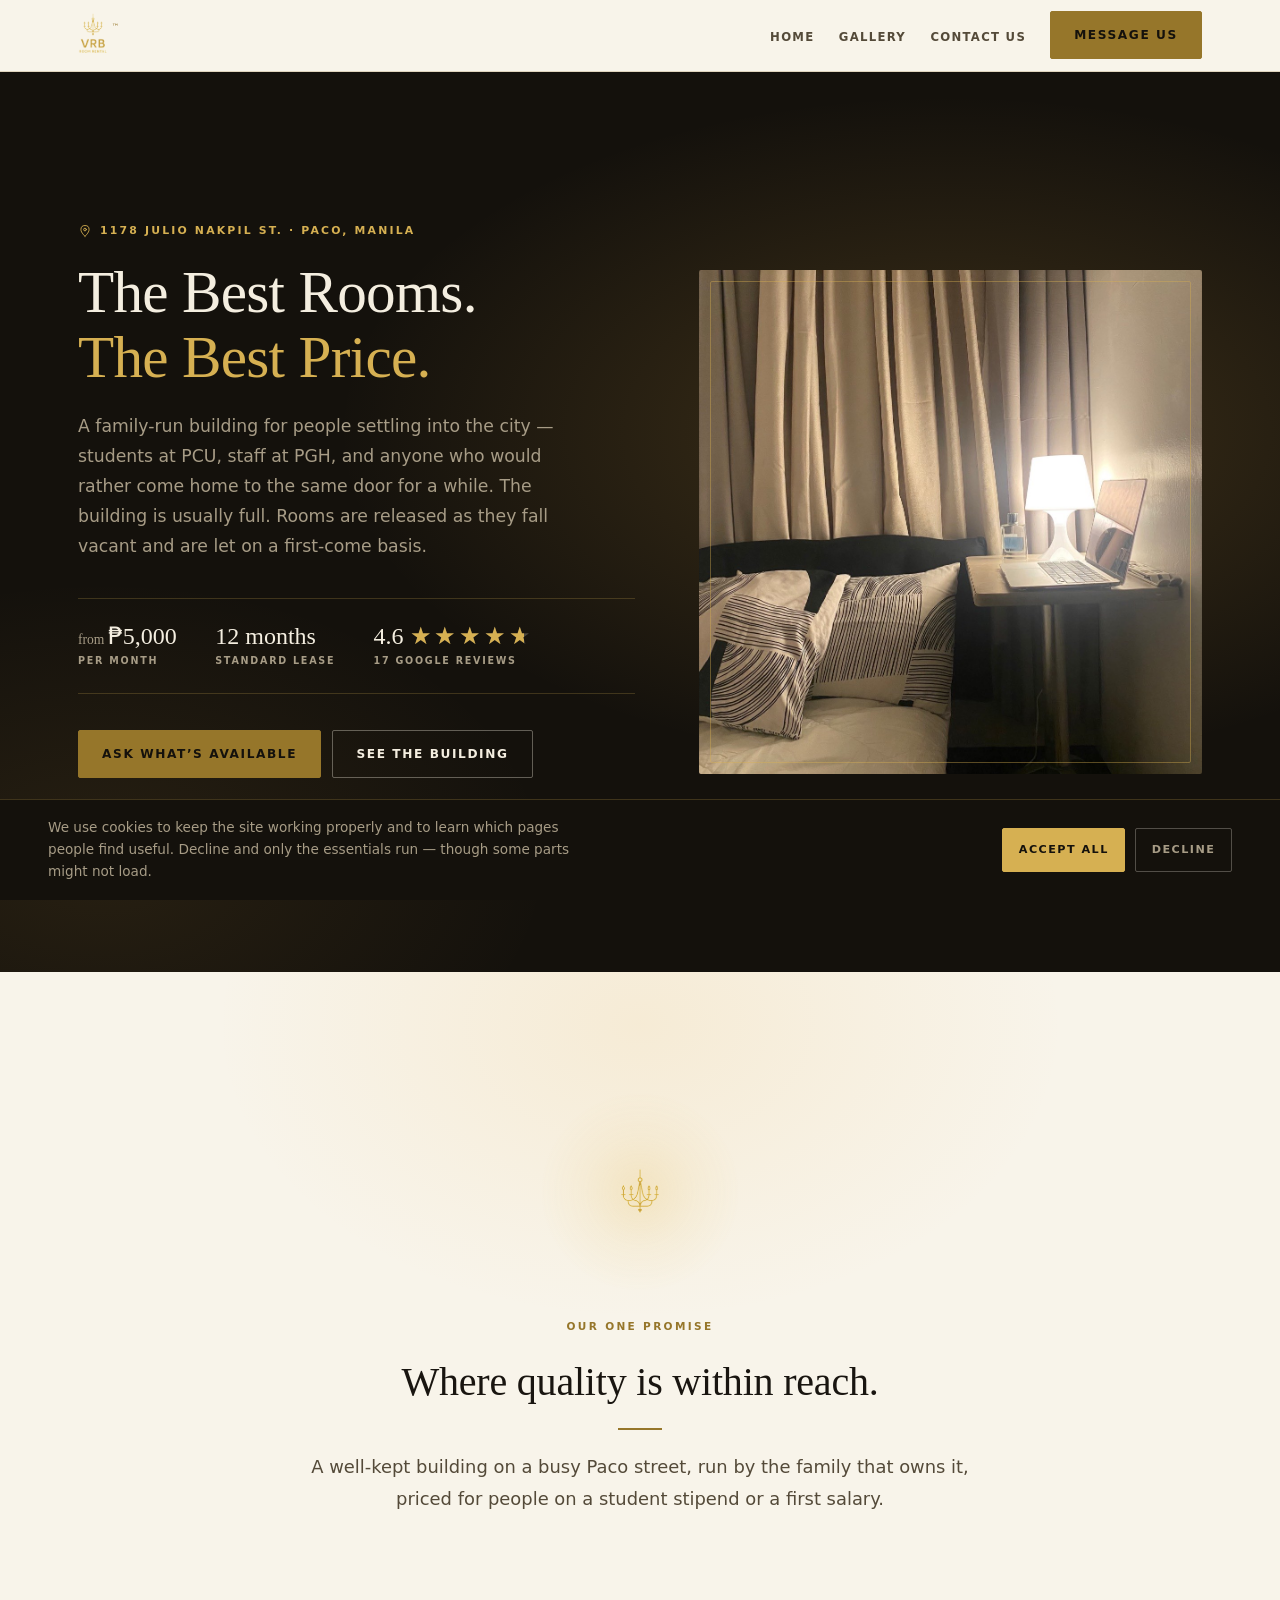
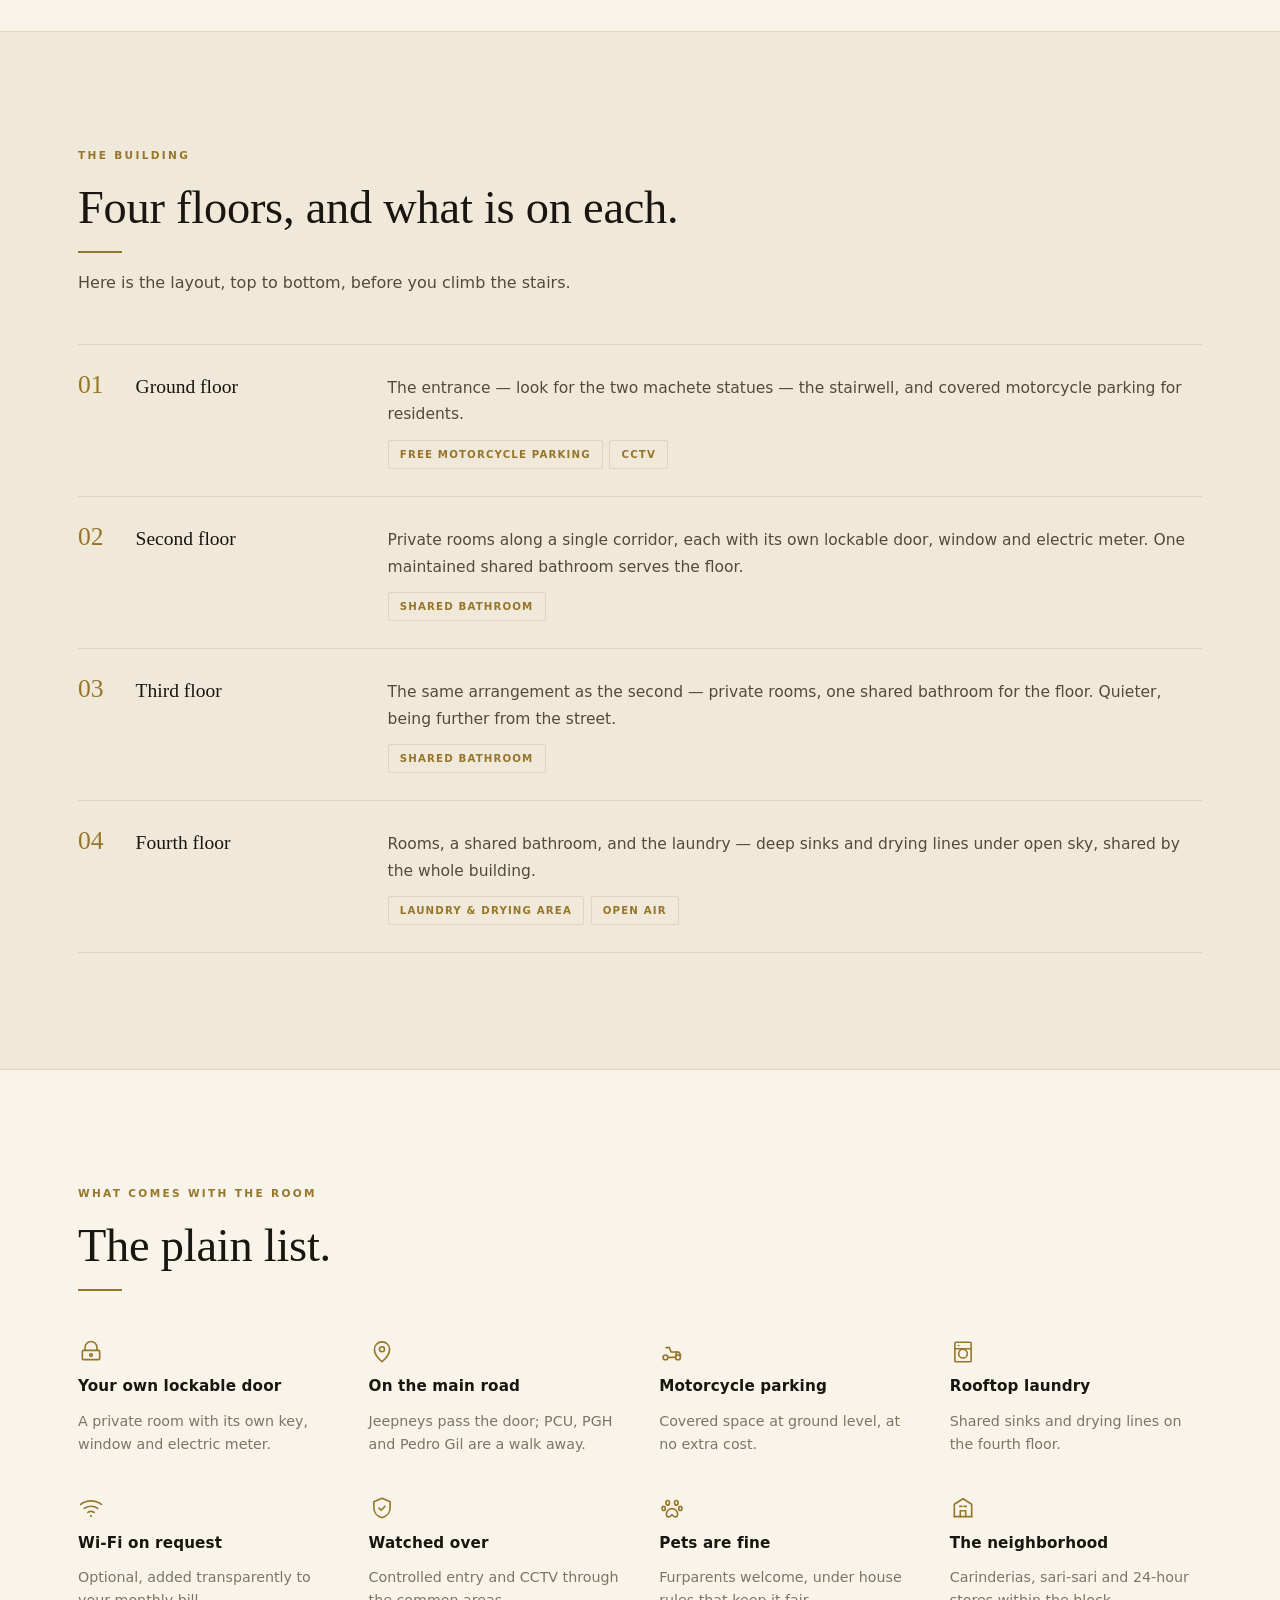
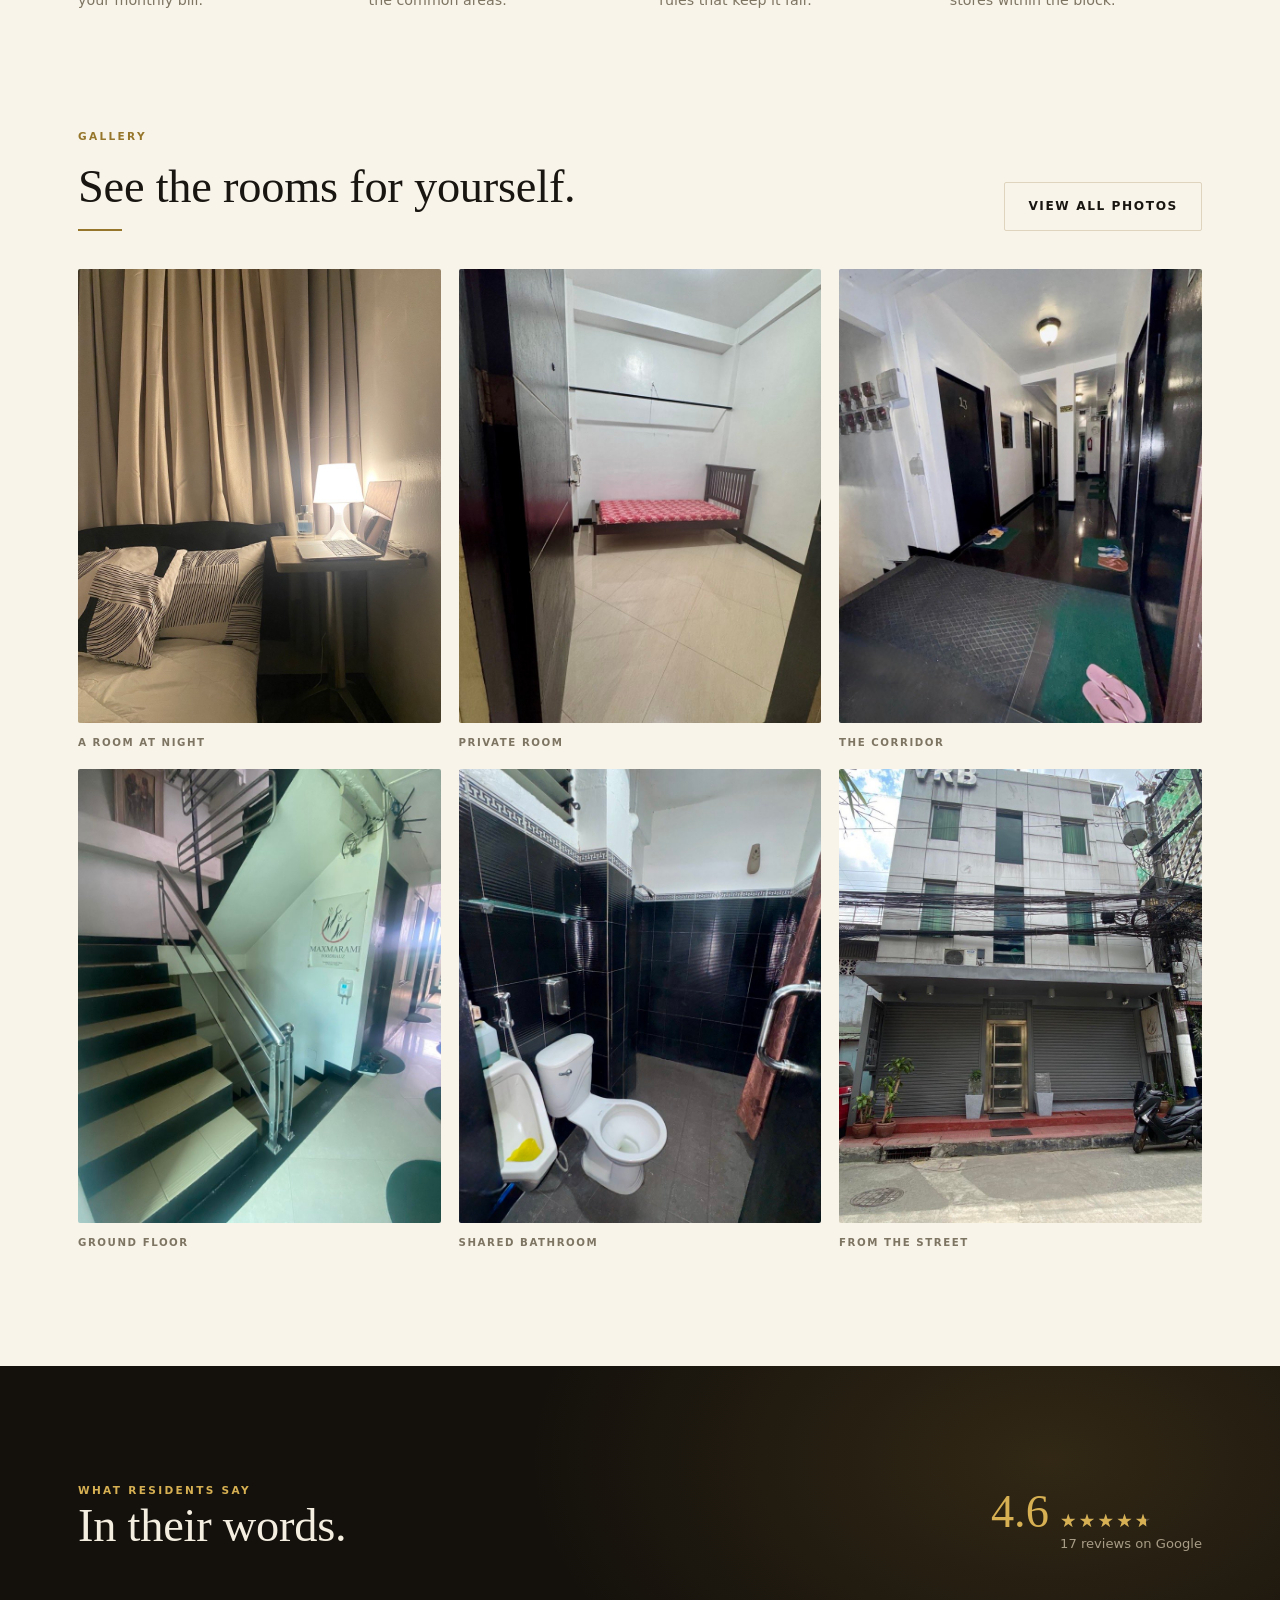
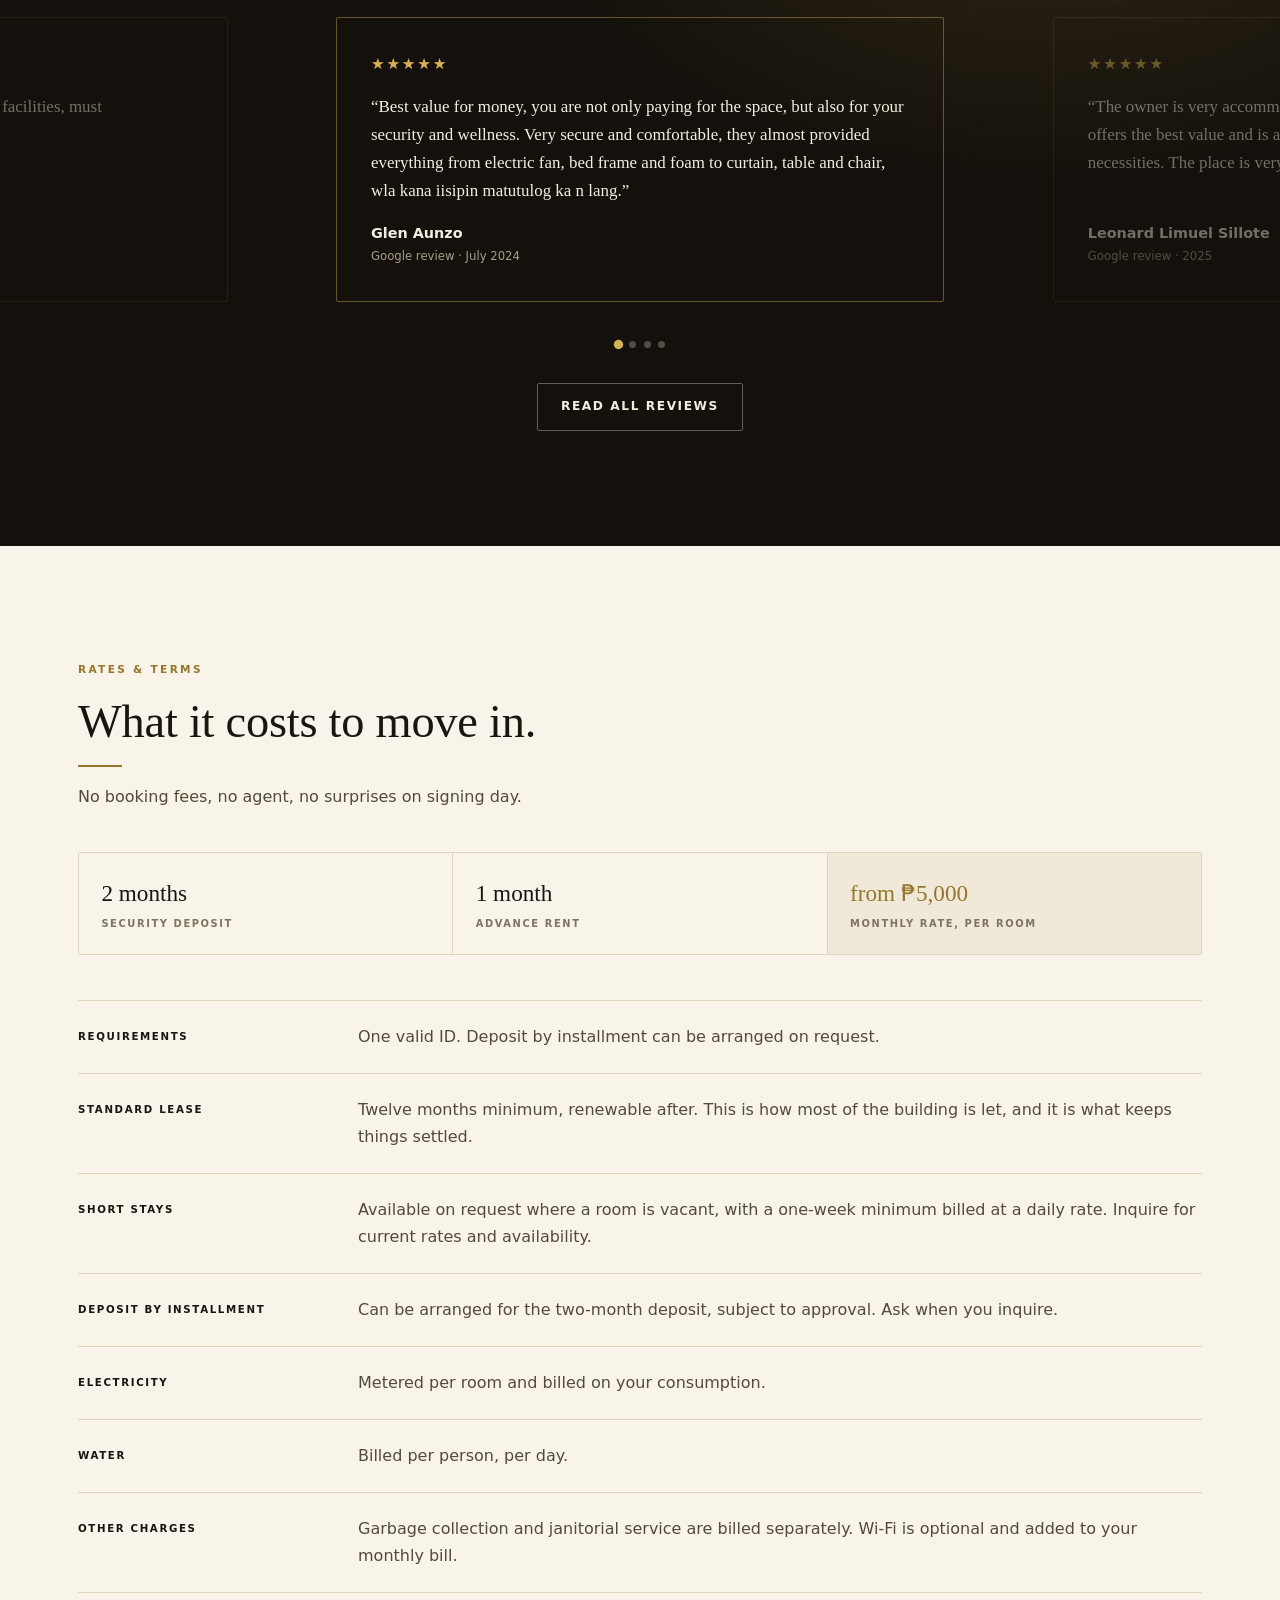
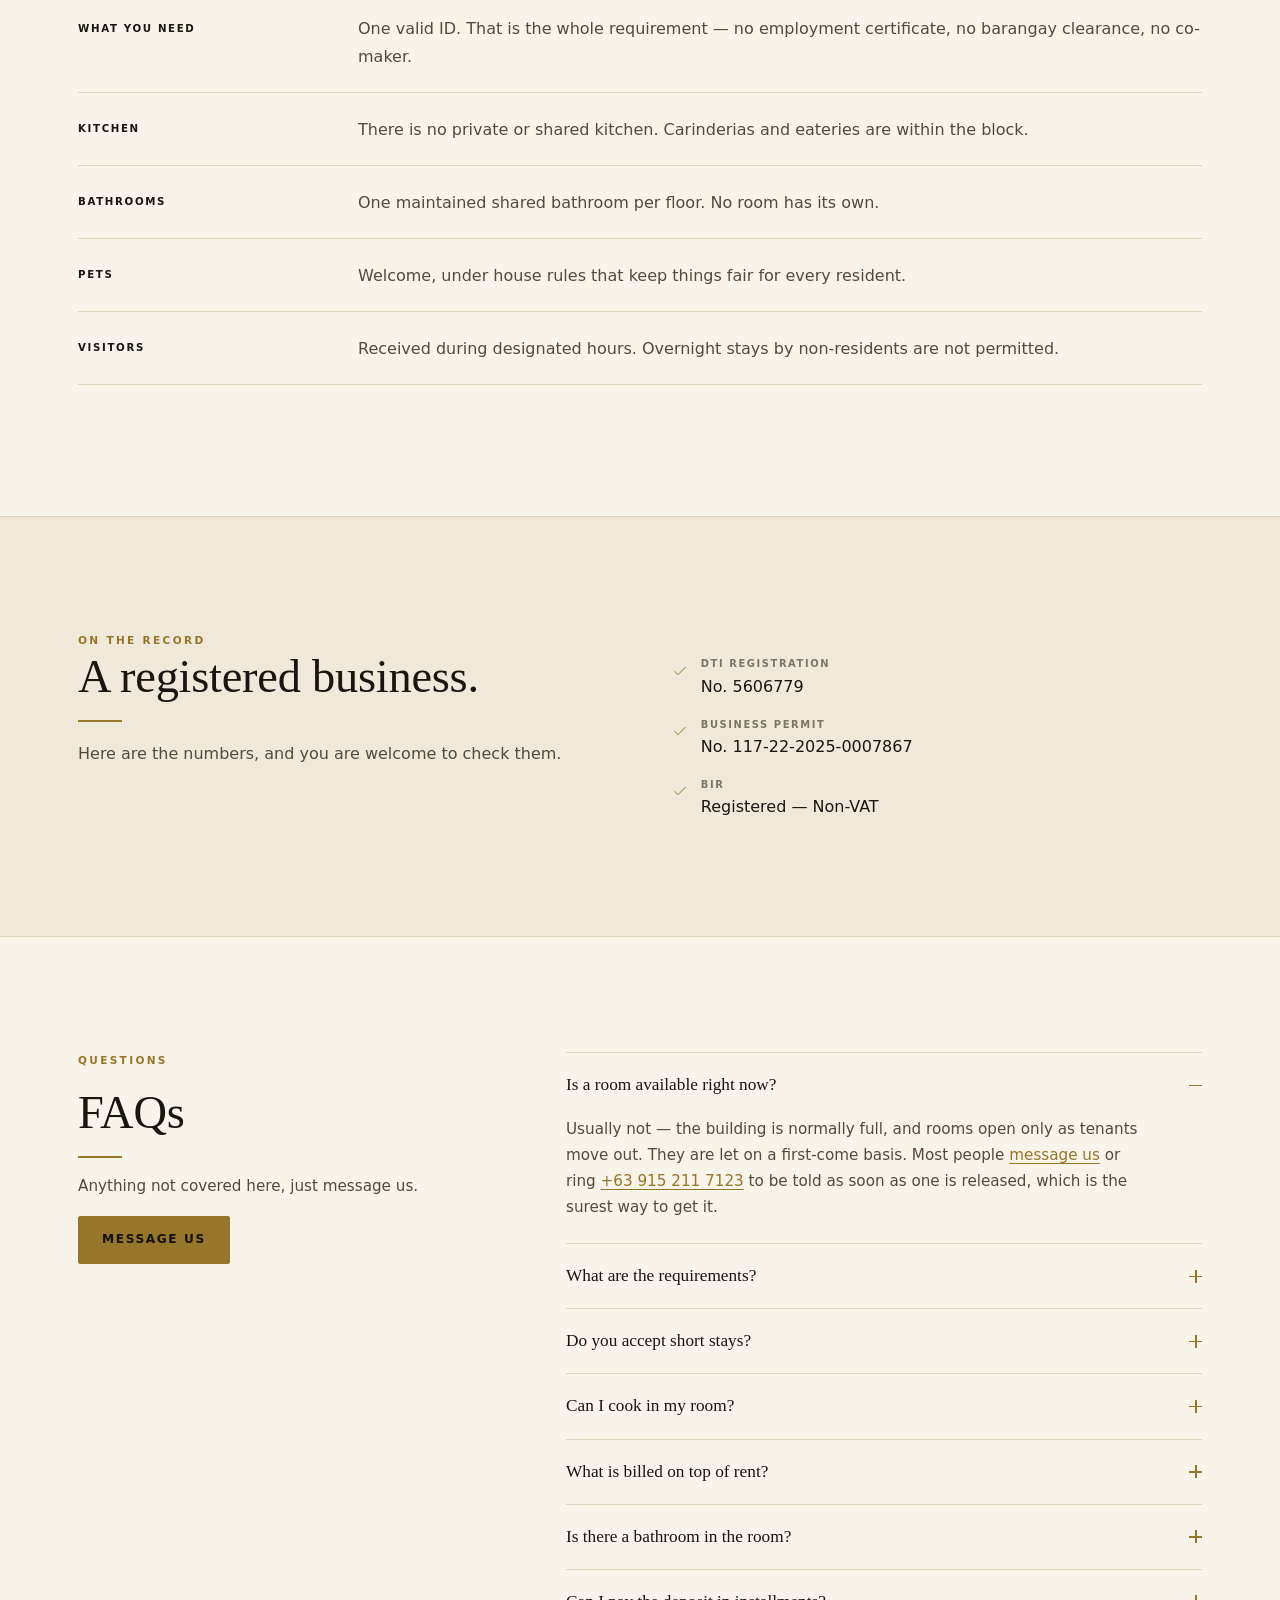
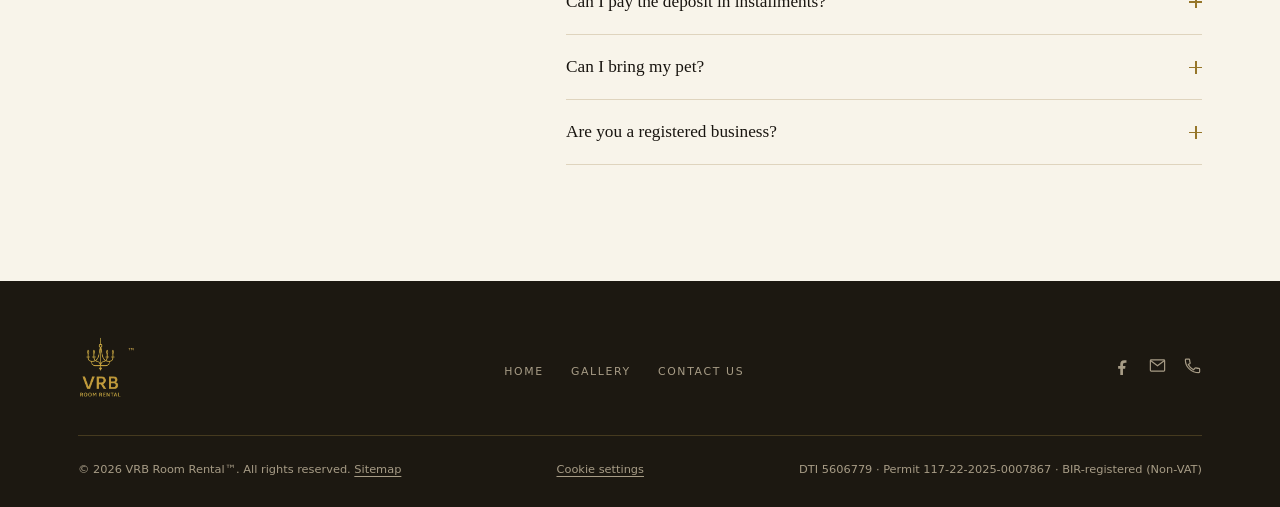
==== index.html @ 7250b8d0 "Waze directions, and give the Tagalog landmark line real size Google Maps and Waze now sit together " ====
<!DOCTYPE html>
<html lang="en">
<head>
<meta charset="UTF-8">
<meta name="viewport" content="width=device-width, initial-scale=1, viewport-fit=cover">
<title>VRB Room Rental™ — Long-Stay Rooms in Paco, Manila</title>
<meta name="description" content="A four-storey, family-run residence on Julio Nakpil Street, Paco, Manila. Private rooms from ₱5,000 a month on twelve-month leases — walking distance to PCU, PGH and Pedro Gil.">
<meta name="theme-color" content="#14110C">
<meta property="og:title" content="VRB Room Rental™ — Long-Stay Rooms in Paco, Manila">
<meta property="og:description" content="Four storeys on Julio Nakpil Street. Private rooms from ₱5,000 a month, twelve-month leases, registered and family-run.">
<meta property="og:type" content="website">
<meta property="og:image" content="images/hero.jpg">
<link rel="icon" href="images/icon.png">
<link rel="apple-touch-icon" href="images/icon.png">
<script>document.documentElement.className+=" js";</script>
<script type="application/ld+json">
{
  "@context": "https://schema.org",
  "@type": "LodgingBusiness",
  "@id": "https://vrbroomrental.com/#business",
  "name": "VRB Room Rental",
  "alternateName": "VRB Room Rental - Nakpil",
  "url": "https://vrbroomrental.com/",
  "logo": "https://vrbroomrental.com/images/icon.png",
  "image": "https://vrbroomrental.com/images/facade.jpg",
  "description": "A four-storey, family-run residence on Julio Nakpil Street, Paco, Manila. Private rooms from PHP 5,000 a month on twelve-month leases, with short stays from one week subject to availability.",
  "telephone": "+63-915-211-7123",
  "email": "info@vrbroomrental.com",
  "priceRange": "₱₱",
  "currenciesAccepted": "PHP",
  "address": {
    "@type": "PostalAddress",
    "streetAddress": "1178 Julio Nakpil St., Barangay 686",
    "addressLocality": "Paco, Manila",
    "addressRegion": "Metro Manila",
    "postalCode": "1007",
    "addressCountry": "PH"
  },
  "geo": {
    "@type": "GeoCoordinates",
    "latitude": 14.5759822,
    "longitude": 120.994644
  },
  "hasMap": "https://links.vrbroomrental.com/nakpil",
  "sameAs": [
    "https://www.facebook.com/vrbroomrentalnakpil/",
    "https://links.vrbroomrental.com/nakpil"
  ],
  "petsAllowed": true,
  "amenityFeature": [
    {
      "@type": "LocationFeatureSpecification",
      "name": "Free motorcycle parking",
      "value": true
    },
    {
      "@type": "LocationFeatureSpecification",
      "name": "Shared bathroom per floor",
      "value": true
    },
    {
      "@type": "LocationFeatureSpecification",
      "name": "Rooftop laundry area",
      "value": true
    },
    {
      "@type": "LocationFeatureSpecification",
      "name": "CCTV in common areas",
      "value": true
    },
    {
      "@type": "LocationFeatureSpecification",
      "name": "Wi-Fi available",
      "value": true
    }
  ]
}
</script>
<link rel="canonical" href="https://vrbroomrental.com/">
<link rel="stylesheet" href="styles.css?v=8a4d10a3">
</head>
<body>
<a class="skip" href="#main">Skip to content</a>

<header class="hdr">
  <div class="hdr__in">
    <a href="/" class="brand" aria-label="VRB Room Rental — home">
      <img src="images/logo-lockup.png" alt="VRB Room Rental" width="303" height="440">
      <span class="tm" aria-hidden="true">&trade;</span>
    </a>
    <nav class="nav" id="nav" aria-label="Primary">
      <ul>
        <li><a href="#top">Home</a></li>
        <li><a href="/gallery">Gallery</a></li>
        <li><a href="/contact">Contact Us</a></li>
      </ul>
    </nav>
    <div class="hdr__cta">
      <a class="btn btn--fill" href="https://m.me/vrbroomrentalnakpil" target="_blank" rel="noopener">Message us</a>
      <button class="burger" id="burger" aria-expanded="false" aria-controls="nav" aria-label="Open menu">
        <svg class="ico" viewBox="0 0 24 24" aria-hidden="true"><path d="M3 7h18M3 12h18M3 17h18"/></svg>
      </button>
    </div>
  </div>
</header>

<main id="main">

  <!-- ══════ HERO ══════ -->
  <section class="hero" id="top">
    <div class="hero__in">
      <div class="hero__txt">
        <p class="hero__addr" style="--i:0">
          <svg class="ico" viewBox="0 0 24 24" aria-hidden="true" style="width:14px;height:14px;"><path d="M12 21s-7-6.1-7-11.4A7 7 0 0 1 19 9.6C19 14.9 12 21 12 21Z"/><circle cx="12" cy="9.5" r="2.3"/></svg>
          1178 Julio Nakpil St. &middot; Paco, Manila
        </p>
        <h1><span class="ln">The Best Rooms.</span><span class="ln"><em>The Best Price.</em></span></h1>
        <p class="hero__sub" style="--i:3">A family-run building for people settling into the city &mdash; students at PCU, staff at PGH, and anyone who would rather come home to the same door for a while. The building is usually full. Rooms are released as they fall vacant and are let on a first-come basis.</p>
        <dl class="spec" style="--i:4">
          <div><dd><small>from </small>&#8369;5,000</dd><dt>Per month</dt></div>
          <div><dd class="num">12 months</dd><dt>Standard lease</dt></div>
          <div><dd class="num">4.6 <span class="rating" style="--pct:92%" role="img" aria-label="4.6 out of 5"><span class="rating__on" aria-hidden="true">★★★★★</span></span></dd><dt>17 Google reviews</dt></div>
        </dl>
        <div class="btns" style="--i:5">
          <a class="btn btn--fill" href="https://m.me/vrbroomrentalnakpil" target="_blank" rel="noopener">Ask what&rsquo;s available</a>
          <a class="btn btn--dark" href="#building">See the building</a>
        </div>
        <p class="hero__easy" style="--i:6">One valid ID to sign &middot; Deposit by installment on request &middot; Same day move-in</p>
      </div>
      <div class="hero__media">
        <img src="images/hero.jpg" alt="A room at VRB Room Rental in the evening, lit by a bedside lamp" width="1125" height="1500" fetchpriority="high">
      </div>
    </div>
  </section>

  <!-- ══════ PROMISE ══════ -->
  <section class="sec creed rv">
    <div class="wrap">
      <div class="logostage" aria-hidden="true">
        <span class="logostage__glow"></span>
        <img class="logostage__mark" src="images/logo-mark.png" alt="" width="161" height="180">
        <span class="logostage__sweep"></span>
      </div>
      <p class="tag">Our one promise</p>
      <h2 class="h2">Where quality is within reach.</h2>
      <hr class="rule">
      <p class="lede">A well-kept building on a busy Paco street, run by the family that owns it, priced for people on a student stipend or a first salary.</p>
    </div>
  </section>

  <!-- ══════ THE BUILDING ══════ -->
  <section class="sec floors rv" id="building">
    <div class="wrap">
      <div class="floors__hd">
        <p class="tag">The Building</p>
        <h2 class="h2">Four floors, and what is on each.</h2>
        <hr class="rule">
        <p class="copy">Here is the layout, top to bottom, before you climb the stairs.</p>
      </div>

      <div class="floor">
        <span class="floor__n">01</span>
        <span class="floor__nm">Ground floor</span>
        <div class="floor__d">
          The entrance &mdash; look for the two machete statues &mdash; the stairwell, and covered motorcycle parking for residents.
          <span class="pills"><span class="pill">Free motorcycle parking</span><span class="pill">CCTV</span></span>
        </div>
      </div>
      <div class="floor">
        <span class="floor__n">02</span>
        <span class="floor__nm">Second floor</span>
        <div class="floor__d">
          Private rooms along a single corridor, each with its own lockable door, window and electric meter. One maintained shared bathroom serves the floor.
          <span class="pills"><span class="pill">Shared bathroom</span></span>
        </div>
      </div>
      <div class="floor">
        <span class="floor__n">03</span>
        <span class="floor__nm">Third floor</span>
        <div class="floor__d">
          The same arrangement as the second &mdash; private rooms, one shared bathroom for the floor. Quieter, being further from the street.
          <span class="pills"><span class="pill">Shared bathroom</span></span>
        </div>
      </div>
      <div class="floor">
        <span class="floor__n">04</span>
        <span class="floor__nm">Fourth floor</span>
        <div class="floor__d">
          Rooms, a shared bathroom, and the laundry &mdash; deep sinks and drying lines under open sky, shared by the whole building.
          <span class="pills"><span class="pill">Laundry &amp; drying area</span><span class="pill">Open air</span></span>
        </div>
      </div>
    </div>
  </section>

  <!-- ══════ INCLUDED ══════ -->
  <section class="sec rv" id="included">
    <div class="wrap">
      <div class="inc__hd">
        <p class="tag">What comes with the room</p>
        <h2 class="h2">The plain list.</h2>
        <hr class="rule">
      </div>
      <div class="inc__grid">
        <div class="inc__i">
          <svg class="ico" viewBox="0 0 24 24" aria-hidden="true"><rect x="4" y="10.5" width="16" height="8.5" rx="1"/><path d="M6.5 10.5V7.8A5.5 5.5 0 0 1 17.5 7.8v2.7"/><circle cx="12" cy="14.8" r="1.2"/></svg>
          <h3>Your own lockable door</h3>
          <p>A private room with its own key, window and electric meter.</p>
        </div>
        <div class="inc__i">
          <svg class="ico" viewBox="0 0 24 24" aria-hidden="true"><path d="M12 21s-7-6.1-7-11.4A7 7 0 0 1 19 9.6C19 14.9 12 21 12 21Z"/><circle cx="12" cy="9.5" r="2.3"/></svg>
          <h3>On the main road</h3>
          <p>Jeepneys pass the door; PCU, PGH and Pedro Gil are a walk away.</p>
        </div>
        <div class="inc__i">
          <svg class="ico" viewBox="0 0 24 24" aria-hidden="true"><circle cx="6" cy="17" r="2.2"/><circle cx="17.5" cy="17" r="2.2"/><path d="M8.2 17h6.9l1.4-5h-5.4L9.6 8H6.5"/><path d="M15.1 12h3.1l1.9 3"/></svg>
          <h3>Motorcycle parking</h3>
          <p>Covered space at ground level, at no extra cost.</p>
        </div>
        <div class="inc__i">
          <svg class="ico" viewBox="0 0 24 24" aria-hidden="true"><rect x="4.5" y="3" width="15" height="18" rx="1"/><circle cx="12" cy="13.5" r="4"/><path d="M4.5 9h15"/><circle cx="8" cy="6" r=".8" fill="currentColor" stroke="none"/></svg>
          <h3>Rooftop laundry</h3>
          <p>Shared sinks and drying lines on the fourth floor.</p>
        </div>
        <div class="inc__i">
          <svg class="ico" viewBox="0 0 24 24" aria-hidden="true"><path d="M2.5 8.7a15.6 15.6 0 0 1 19 0"/><path d="M5.8 12.4a10.4 10.4 0 0 1 12.4 0"/><path d="M9.1 16.1a5.3 5.3 0 0 1 5.8 0"/><circle cx="12" cy="19.4" r="1" fill="currentColor" stroke="none"/></svg>
          <h3>Wi-Fi on request</h3>
          <p>Optional, added transparently to your monthly bill.</p>
        </div>
        <div class="inc__i">
          <svg class="ico" viewBox="0 0 24 24" aria-hidden="true"><path d="M12 3l7.5 3.2v5.4c0 4.6-3.1 8.3-7.5 9.4-4.4-1.1-7.5-4.8-7.5-9.4V6.2L12 3Z"/><path d="m9.2 12.1 2 2 3.6-3.7"/></svg>
          <h3>Watched over</h3>
          <p>Controlled entry and CCTV through the common areas.</p>
        </div>
        <div class="inc__i">
          <svg class="ico" viewBox="0 0 24 24" aria-hidden="true"><ellipse cx="8" cy="7.2" rx="1.7" ry="2.1"/><ellipse cx="16" cy="7.2" rx="1.7" ry="2.1"/><ellipse cx="4.3" cy="12.4" rx="1.5" ry="1.9"/><ellipse cx="19.7" cy="12.4" rx="1.5" ry="1.9"/><path d="M12 12.6c-2.9 0-5.2 2.2-5.2 5.1 0 1.4 1 2.5 2.3 2.5.9 0 1.4-.5 1.9-1.1.4-.5.6-.8 1-.8s.6.3 1 .8c.5.6 1 1.1 1.9 1.1 1.3 0 2.3-1.1 2.3-2.5 0-2.9-2.3-5.1-5.2-5.1Z"/></svg>
          <h3>Pets are fine</h3>
          <p>Furparents welcome, under house rules that keep it fair.</p>
        </div>
        <div class="inc__i">
          <svg class="ico" viewBox="0 0 24 24" aria-hidden="true"><path d="M4 20V8.5l8-5 8 5V20"/><path d="M4 20h16"/><path d="M9.5 20v-5.5h5V20"/><path d="M9 10.5h2M13 10.5h2"/></svg>
          <h3>The neighborhood</h3>
          <p>Carinderias, sari-sari and 24-hour stores within the block.</p>
        </div>
      </div>
    </div>
  </section>

  <!-- ══════ GALLERY TEASER ══════ -->
  <section class="sec rv" id="gallery" style="padding-top:0;">
    <div class="wrap">
      <div class="gal__hd">
        <div class="stk">
          <p class="tag">Gallery</p>
          <h2 class="h2">See the rooms for yourself.</h2>
          <hr class="rule">
        </div>
        <a class="btn btn--line" href="/gallery">View all photos</a>
      </div>
      <div class="gal">
        <figure class="shot"><div class="shot__f"><img src="images/suite.jpg" alt="A room in the evening lit by a bedside lamp" width="960" height="1200" loading="lazy" decoding="async"></div><figcaption>A room at night</figcaption></figure>
        <figure class="shot"><div class="shot__f"><img src="images/room.jpg" alt="A private room with a bed and tiled floor" width="784" height="980" loading="lazy" decoding="async"></div><figcaption>Private room</figcaption></figure>
        <figure class="shot"><div class="shot__f"><img src="images/corridor.jpg" alt="Corridor with numbered room doors" width="784" height="980" loading="lazy" decoding="async"></div><figcaption>The corridor</figcaption></figure>
        <figure class="shot"><div class="shot__f"><img src="images/lobby.jpg" alt="Ground floor entrance hall and stairway" width="784" height="980" loading="lazy" decoding="async"></div><figcaption>Ground floor</figcaption></figure>
        <figure class="shot"><div class="shot__f"><img src="images/bathroom.jpg" alt="Tiled shared bathroom" width="784" height="980" loading="lazy" decoding="async"></div><figcaption>Shared bathroom</figcaption></figure>
        <figure class="shot"><div class="shot__f"><img src="images/facade.jpg" alt="The VRB building seen from Julio Nakpil Street" width="960" height="1200" loading="lazy" decoding="async"></div><figcaption>From the street</figcaption></figure>
      </div>
      <p class="gal__swipe">Swipe to see more &rarr;</p>
    </div>
  </section>

  <!-- ══════ REVIEWS ══════ -->
  <section class="sec rev rv" id="reviews">
    <div class="wrap">
      <div class="rev__hd">
        <div>
          <p class="tag">What residents say</p>
          <h2 class="h2">In their words.</h2>
        </div>
        <div class="rev__score">
          <b class="num">4.6</b>
          <span><span class="rating" style="--pct:92%" role="img" aria-label="4.6 out of 5"><span class="rating__on" aria-hidden="true">★★★★★</span></span><br>17 reviews on Google</span>
        </div>
      </div>

      <div class="revrail" id="revrail">
        <div class="revrail__track">
          <figure class="card">
            <span class="rating card__stars" style="--pct:100%" role="img" aria-label="5 out of 5">
              <span class="rating__on" aria-hidden="true">★★★★★</span>
            </span>
            <blockquote>&ldquo;Best value for money, you are not only paying for the space, but also for your security and wellness. Very secure and comfortable, they almost provided everything from electric fan, bed frame and foam to curtain, table and chair, wla kana iisipin matutulog ka n lang.&rdquo;</blockquote>
            <figcaption class="card__who">
              <b>Glen Aunzo</b>
              <span class="card__meta">Google review &middot; July 2024</span>
            </figcaption>
          </figure>
          <figure class="card">
            <span class="rating card__stars" style="--pct:100%" role="img" aria-label="5 out of 5">
              <span class="rating__on" aria-hidden="true">★★★★★</span>
            </span>
            <blockquote>&ldquo;The owner is very accommodating. The rooms and comfort rooms are nice. It offers the best value and is accessible to fast food, laundry shops, and other necessities. The place is very safe and secure.&rdquo;</blockquote>
            <figcaption class="card__who">
              <b>Leonard Limuel Sillote</b>
              <span class="card__meta">Google review &middot; 2025</span>
            </figcaption>
          </figure>
          <figure class="card">
            <span class="rating card__stars" style="--pct:100%" role="img" aria-label="5 out of 5">
              <span class="rating__on" aria-hidden="true">★★★★★</span>
            </span>
            <blockquote>&ldquo;Each tenant has their own key to the main door, so it feels safe and secure &mdash; outsiders can&rsquo;t easily enter. There&rsquo;s a toilet and bath on each floor, plus a sink for washing. CCTV is also installed in common areas.&rdquo;</blockquote>
            <figcaption class="card__who">
              <b>Divina Gracia Dichoso</b>
              <span class="card__meta">Google review &middot; June 2025</span>
            </figcaption>
          </figure>
          <figure class="card">
            <span class="rating card__stars" style="--pct:100%" role="img" aria-label="5 out of 5">
              <span class="rating__on" aria-hidden="true">★★★★★</span>
            </span>
            <blockquote>&ldquo;Very accommodating and approachable and clean facilities, must recommend!&rdquo;</blockquote>
            <figcaption class="card__who">
              <b>Adrian Cabreros</b>
              <span class="card__meta">Google review &middot; July 2024</span>
            </figcaption>
          </figure>
        </div>
      </div>

      <div class="rev__foot" style="justify-content:center;">
        <a class="btn btn--dark" href="https://links.vrbroomrental.com/nakpil" target="_blank" rel="noopener">Read all reviews</a>
      </div>
    </div>
  </section>

  <!-- ══════ RATES ══════ -->
  <section class="sec rv" id="rates">
    <div class="wrap">
      <div class="rates__hd">
        <p class="tag">Rates &amp; terms</p>
        <h2 class="h2">What it costs to move in.</h2>
        <hr class="rule">
        <p class="copy">No booking fees, no agent, no surprises on signing day.</p>
      </div>

      <dl class="movein">
        <div><dd class="num">2 months</dd><dt>Security deposit</dt></div>
        <div><dd class="num">1 month</dd><dt>Advance rent</dt></div>
        <div><dd class="num">from &#8369;5,000</dd><dt>Monthly rate, per room</dt></div>
      </dl>

      <dl class="terms">
        <div><dt>Requirements</dt><dd>One valid ID. Deposit by installment can be arranged on request.</dd></div>
        <div><dt>Standard lease</dt><dd>Twelve months minimum, renewable after. This is how most of the building is let, and it is what keeps things settled.</dd></div>
        <div><dt>Short stays</dt><dd>Available on request where a room is vacant, with a one-week minimum billed at a daily rate. Inquire for current rates and availability.</dd></div>
        <div><dt>Deposit by installment</dt><dd>Can be arranged for the two-month deposit, subject to approval. Ask when you inquire.</dd></div>
        <div><dt>Electricity</dt><dd>Metered per room and billed on your consumption.</dd></div>
        <div><dt>Water</dt><dd>Billed per person, per day.</dd></div>
        <div><dt>Other charges</dt><dd>Garbage collection and janitorial service are billed separately. Wi-Fi is optional and added to your monthly bill.</dd></div>
        <div><dt>What you need</dt><dd>One valid ID. That is the whole requirement &mdash; no employment certificate, no barangay clearance, no co-maker.</dd></div>
        <div><dt>Kitchen</dt><dd>There is no private or shared kitchen. Carinderias and eateries are within the block.</dd></div>
        <div><dt>Bathrooms</dt><dd>One maintained shared bathroom per floor. No room has its own.</dd></div>
        <div><dt>Pets</dt><dd>Welcome, under house rules that keep things fair for every resident.</dd></div>
        <div><dt>Visitors</dt><dd>Received during designated hours. Overnight stays by non-residents are not permitted.</dd></div>
      </dl>
    </div>
  </section>

  <!-- ══════ REGISTERED ══════ -->
  <section class="sec reg rv">
    <div class="wrap reg__grid">
      <div>
        <p class="tag">On the record</p>
        <h2 class="h2">A registered business.</h2>
        <hr class="rule" style="margin-top:1rem;">
        <p class="copy" style="margin-top:1.1rem;">Here are the numbers, and you are welcome to check them.</p>
      </div>
      <ul class="reg__list">
        <li><svg class="ico" viewBox="0 0 24 24" aria-hidden="true"><path d="m20 6.5-11 11-5-5"/></svg><span><strong>DTI registration</strong><span class="v">No. 5606779</span></span></li>
        <li><svg class="ico" viewBox="0 0 24 24" aria-hidden="true"><path d="m20 6.5-11 11-5-5"/></svg><span><strong>Business permit</strong><span class="v">No. 117-22-2025-0007867</span></span></li>
        <li><svg class="ico" viewBox="0 0 24 24" aria-hidden="true"><path d="m20 6.5-11 11-5-5"/></svg><span><strong>BIR</strong><span class="v">Registered &mdash; Non-VAT</span></span></li>
      </ul>
    </div>
  </section>

  <!-- ══════ FAQs ══════ -->
  <section class="sec rv" id="faq">
    <div class="wrap faq__grid">
      <div class="faq__hd">
        <p class="tag">Questions</p>
        <h2 class="h2">FAQs</h2>
        <hr class="rule">
        <p class="copy" style="font-size:.95rem;">Anything not covered here, just message us.</p>
        <a class="btn btn--fill" href="https://m.me/vrbroomrentalnakpil" target="_blank" rel="noopener">Message us</a>
      </div>
      <div class="faq__l">
        <details open>
          <summary>Is a room available right now?<span class="pm" aria-hidden="true"></span></summary>
          <div class="ans"><p>Usually not &mdash; the building is normally full, and rooms open only as tenants move out. They are let on a first-come basis. Most people <a href="https://m.me/vrbroomrentalnakpil" target="_blank" rel="noopener">message us</a> or ring <a href="tel:+639152117123">+63&nbsp;915&nbsp;211&nbsp;7123</a> to be told as soon as one is released, which is the surest way to get it.</p></div>
        </details>
        <details>
          <summary>What are the requirements?<span class="pm" aria-hidden="true"></span></summary>
          <div class="ans"><p>One valid ID. We do not ask for an employment certificate, a barangay clearance or a co-maker &mdash; bring your ID and the move-in payment and you can sign.</p></div>
        </details>
        <details>
          <summary>Do you accept short stays?<span class="pm" aria-hidden="true"></span></summary>
          <div class="ans"><p>Yes, where a room is vacant. The minimum is one week, billed at a daily rate. The twelve-month lease remains our standard arrangement, so short stays depend on what is free at the time &mdash; <a href="https://m.me/vrbroomrentalnakpil" target="_blank" rel="noopener">inquire</a> to check.</p></div>
        </details>
        <details>
          <summary>Can I cook in my room?<span class="pm" aria-hidden="true"></span></summary>
          <div class="ans"><p>No &mdash; there is no kitchen, private or shared, and cooking in rooms is not allowed. There are carinderias and eateries within the block.</p></div>
        </details>
        <details>
          <summary>What is billed on top of rent?<span class="pm" aria-hidden="true"></span></summary>
          <div class="ans"><p>Electricity is metered per room and billed on your consumption. Water is billed per person, per day. Garbage collection and janitorial service are charged separately, and Wi-Fi is optional. Your rent covers the room itself.</p></div>
        </details>
        <details>
          <summary>Is there a bathroom in the room?<span class="pm" aria-hidden="true"></span></summary>
          <div class="ans"><p>No. Each floor has one maintained shared bathroom.</p></div>
        </details>
        <details>
          <summary>Can I pay the deposit in installments?<span class="pm" aria-hidden="true"></span></summary>
          <div class="ans"><p>Often, yes &mdash; subject to approval. Raise it when you inquire and we will talk it through.</p></div>
        </details>
        <details>
          <summary>Can I bring my pet?<span class="pm" aria-hidden="true"></span></summary>
          <div class="ans"><p>Yes. We are pet-friendly, with house rules so the arrangement stays fair to everyone on your floor.</p></div>
        </details>
        <details>
          <summary>Are you a registered business?<span class="pm" aria-hidden="true"></span></summary>
          <div class="ans"><p>Yes &mdash; DTI-registered, with a current business permit, and BIR-registered as Non-VAT. The DTI and permit numbers are listed above if you would like to check them.</p></div>
        </details>
      </div>
    </div>
  </section>

</main>

<footer class="ft">
  <div class="wrap">
    <div class="ft__top">
      <a href="/" class="ft__brand" aria-label="VRB Room Rental — home">
        <img src="images/logo-lockup.png" alt="VRB Room Rental" width="303" height="440">
        <span class="tm" aria-hidden="true">&trade;</span>
      </a>
      <nav aria-label="Footer">
        <ul class="ft__nav">
          <li><a href="/">Home</a></li>
          <li><a href="/gallery">Gallery</a></li>
          <li><a href="/contact">Contact Us</a></li>
        </ul>
      </nav>
      <div class="ft__soc">
        <a href="https://www.facebook.com/vrbroomrentalnakpil/" target="_blank" rel="noopener" aria-label="VRB Room Rental on Facebook"><svg class="ico" viewBox="0 0 24 24" aria-hidden="true"><path d="M15 8.5h2V5.4c-.4-.05-1.6-.16-3-.16-3 0-4.8 1.8-4.8 5v2.4H6.5V16H9.2v8h3.4v-8h2.7l.5-3.36h-3.2v-2c0-1 .28-1.64 1.4-1.64Z" fill="currentColor" stroke="none"/></svg></a>
        <a href="mailto:info@vrbroomrental.com" aria-label="Email VRB Room Rental"><svg class="ico" viewBox="0 0 24 24" aria-hidden="true"><rect x="3" y="5" width="18" height="14" rx="1"/><path d="m3.6 6 8.4 6.4L20.4 6"/></svg></a>
        <a href="tel:+639152117123" aria-label="Telephone VRB Room Rental"><svg class="ico" viewBox="0 0 24 24" aria-hidden="true"><path d="M6.6 10.8c1.4 2.8 3.8 5.2 6.6 6.6l2.2-2.2c.3-.3.7-.4 1-.2 1.1.4 2.3.6 3.6.6.6 0 1 .4 1 1V20c0 .6-.4 1-1 1C10.4 21 3 13.6 3 4.9c0-.6.4-1 1-1h3.4c.6 0 1 .4 1 1 0 1.2.2 2.4.6 3.6.1.4 0 .8-.2 1L6.6 10.8Z"/></svg></a>
      </div>
    </div>
    <div class="ft__bot">
      <span>&copy; <span id="yr">2026</span> VRB Room Rental&trade;. All rights reserved. <a href="/sitemap">Sitemap</a></span>
      <span><button type="button" class="linkbtn" data-cookie="open">Cookie settings</button></span>
      <span class="num">DTI 5606779 &middot; Permit 117-22-2025-0007867 &middot; BIR-registered (Non-VAT)</span>
    </div>
  </div>
</footer>

<div class="lb" id="lightbox" role="dialog" aria-modal="true" aria-label="Enlarged photo">
  <button type="button" class="lb__close" id="lbClose" aria-label="Close photo">
    <svg viewBox="0 0 24 24" aria-hidden="true"><path d="M6 6l12 12M18 6L6 18"/></svg>
  </button>
  <figure>
    <img id="lbImg" src="" alt="">
    <figcaption id="lbCap"></figcaption>
  </figure>
</div>

<div class="cookie" id="cookie" role="dialog" aria-label="Cookie choices">
  <div class="cookie__in">
    <p>We use cookies to keep the site working properly and to learn which pages people find useful. Decline and only the essentials run &mdash; though some parts might not load.</p>
    <div class="cookie__btns">
      <button type="button" class="btn btn--fill" data-cookie="all">Accept all</button>
      <button type="button" class="btn btn--line" data-cookie="necessary">Decline</button>
    </div>
  </div>
</div>

<div class="bar" id="bar">
  <a class="btn btn--fill" href="https://m.me/vrbroomrentalnakpil" target="_blank" rel="noopener">Message us</a>
  <a class="btn btn--line btn--icon" href="tel:+639152117123" aria-label="Call +63 915 211 7123">
    <svg class="ico" viewBox="0 0 24 24" aria-hidden="true" style="width:19px;height:19px;"><path d="M6.6 10.8c1.4 2.8 3.8 5.2 6.6 6.6l2.2-2.2c.3-.3.7-.4 1-.2 1.1.4 2.3.6 3.6.6.6 0 1 .4 1 1V20c0 .6-.4 1-1 1C10.4 21 3 13.6 3 4.9c0-.6.4-1 1-1h3.4c.6 0 1 .4 1 1 0 1.2.2 2.4.6 3.6.1.4 0 .8-.2 1L6.6 10.8Z"/></svg>
  </a>
</div>

<script src="main.js?v=0aa391ff"></script>
</body>
</html>
---- styles.css ----
/* ═══════════════ TOKENS ═══════════════ */
:root{
  --serif:'Iowan Old Style','Palatino Linotype',Palatino,'Book Antiqua',Georgia,serif;
  --sans:system-ui,-apple-system,'Segoe UI',Roboto,'Helvetica Neue',Arial,sans-serif;

  --ink:#191510;
  --ink-2:#544A39;
  --paper:#F8F4EA;
  --paper-2:#F0E9DA;
  --line:#DFD4BE;
  --mute:#7E7462;
  --gold:#96762A;
  --gold-2:#B08F3C;
  --glow:232,176,75;

  /* always-dark surfaces */
  --dark:#14110C;
  --dark-2:#1C1811;
  --dark-fg:#F4EEE0;
  --dark-mute:#A79C86;
  --dark-line:rgba(214,176,82,.22);
  --dark-gold:#D6B052;

  --pad:clamp(4.5rem,9vw,8rem);
  --gut:clamp(1.15rem,4.5vw,3rem);
  --max:1220px;
  color-scheme:light dark;
}
/* in dark mode the page sits a shade above --dark, so the hero and the
   other dark bands still read as distinct plates rather than one black mass */
@media (prefers-color-scheme:dark){
  :root{
    --ink:#F2EBDB;--ink-2:#CFC3AB;--paper:#1A1610;--paper-2:#231D15;
    --line:#3A3225;--mute:#9A9080;--gold:#D6B052;--gold-2:#E6C56F;
  }
}
:root[data-theme="dark"]{
  --ink:#F2EBDB;--ink-2:#CFC3AB;--paper:#1A1610;--paper-2:#231D15;
  --line:#3A3225;--mute:#9A9080;--gold:#D6B052;--gold-2:#E6C56F;
}
:root[data-theme="light"]{
  --ink:#191510;--ink-2:#544A39;--paper:#F8F4EA;--paper-2:#F0E9DA;
  --line:#DFD4BE;--mute:#7E7462;--gold:#96762A;--gold-2:#B08F3C;
}

*,*::before,*::after{box-sizing:border-box;}
html{scroll-behavior:smooth;-webkit-text-size-adjust:100%;}
body{
  margin:0;background:var(--paper);color:var(--ink);
  font-family:var(--sans);font-size:16px;line-height:1.7;
  -webkit-font-smoothing:antialiased;overflow-x:hidden;
}
img,iframe{display:block;max-width:100%;}
a{color:inherit;}
h1,h2,h3{font-family:var(--serif);font-weight:400;margin:0;text-wrap:balance;}
p{margin:0;}
@media (prefers-reduced-motion:reduce){
  html{scroll-behavior:auto;}
  *,*::before,*::after{animation-duration:.01ms!important;transition-duration:.01ms!important;}
}

.wrap{max-width:var(--max);margin-inline:auto;padding-inline:var(--gut);}
.sec{padding-block:var(--pad);}
main [id]{scroll-margin-top:5.5rem;}

/* ── type helpers ── */
.tag{
  font-size:.66rem;font-weight:650;letter-spacing:.22em;text-transform:uppercase;
  color:var(--gold);margin:0;
}
.h2{font-size:clamp(1.85rem,4vw,2.9rem);line-height:1.16;letter-spacing:-.005em;}
.h3{font-size:clamp(1.15rem,1.8vw,1.35rem);line-height:1.35;}
.lede{font-size:clamp(1.02rem,1.4vw,1.12rem);line-height:1.8;color:var(--ink-2);max-width:58ch;}
.copy{color:var(--ink-2);max-width:60ch;}
.copy + .copy{margin-top:1rem;}
.rule{width:44px;height:2px;background:var(--gold);border:0;margin:0;}
.num{font-variant-numeric:tabular-nums;}

/* ── buttons ── */
.btn{
  display:inline-flex;align-items:center;justify-content:center;gap:.55em;
  font-family:var(--sans);font-size:.76rem;font-weight:650;letter-spacing:.13em;
  text-transform:uppercase;text-decoration:none;cursor:pointer;
  padding:1.05em 1.9em;border:1.5px solid transparent;border-radius:2px;
  min-height:48px;transition:background-color .28s,color .28s,border-color .28s;
  /* <button> would otherwise inherit the UA buttonface grey and hide light text */
  background:transparent;-webkit-appearance:none;appearance:none;
}
.btn--fill{background:var(--gold);color:#14110C;border-color:var(--gold);}
.btn--fill:hover{background:transparent;color:var(--gold);}
.btn--line{border-color:var(--line);color:var(--ink);}
.btn--line:hover{border-color:var(--gold);color:var(--gold);}
.btn--dark{border-color:rgba(244,238,224,.35);color:var(--dark-fg);}
.btn--dark:hover{background:var(--dark-fg);color:var(--dark);border-color:var(--dark-fg);}
.btns{display:flex;flex-wrap:wrap;gap:.7rem;}
.ico{width:1em;height:1em;stroke:currentColor;fill:none;stroke-width:1.5;stroke-linecap:round;stroke-linejoin:round;flex:none;}

/* ═══════════════ HEADER ═══════════════ */
.hdr{
  position:sticky;top:0;z-index:80;background:var(--paper);
  border-bottom:1px solid var(--line);
}
.hdr__in{display:flex;align-items:center;gap:1.5rem;max-width:var(--max);margin-inline:auto;padding:.7rem var(--gut);}
.brand{display:flex;align-items:flex-start;gap:.22rem;text-decoration:none;margin-right:auto;}
.brand img{height:44px;width:auto;}
.brand .tm{font-size:.46rem;color:var(--gold);margin-top:.5rem;}
.nav ul{display:flex;gap:clamp(.9rem,1.9vw,1.75rem);list-style:none;margin:0;padding:0;}
.nav a{
  text-decoration:none;font-size:.73rem;font-weight:600;letter-spacing:.11em;
  text-transform:uppercase;color:var(--ink-2);padding-block:.35rem;
  border-bottom:1.5px solid transparent;transition:color .25s,border-color .25s;
}
.nav a:hover{color:var(--gold);border-bottom-color:var(--gold);}
.hdr__cta{display:flex;align-items:center;gap:.8rem;}
.burger{display:none;background:none;border:0;padding:.5rem;margin-right:-.5rem;cursor:pointer;color:var(--ink);}
.burger .ico{width:25px;height:25px;}

@media (max-width:940px){
  .nav{position:absolute;top:100%;left:0;right:0;background:var(--paper);
    border-bottom:0 solid var(--line);max-height:0;overflow:hidden;transition:max-height .35s ease;}
  .nav.open{max-height:24rem;border-bottom-width:1px;}
  .nav ul{flex-direction:column;gap:0;padding:.25rem var(--gut) 1.1rem;}
  .nav a{display:block;padding-block:.9rem;border-bottom:1px solid var(--line);}
  .nav a:hover{border-bottom-color:var(--line);}
  .hdr__cta .btn{display:none;}
  .burger{display:inline-flex;}
}

/* ═══════════════ HERO ═══════════════ */
.hero{position:relative;background:var(--dark);color:var(--dark-fg);overflow:hidden;}
.hero::before{
  content:"";position:absolute;inset:0;pointer-events:none;
  background:
    radial-gradient(70% 55% at 74% 40%,rgba(var(--glow),.20),transparent 68%),
    radial-gradient(50% 45% at 8% 88%,rgba(var(--glow),.09),transparent 70%);
}
.hero__in{
  position:relative;max-width:var(--max);margin-inline:auto;padding:clamp(3rem,6vw,5.5rem) var(--gut) clamp(3rem,6vw,5rem);
  display:grid;grid-template-columns:1.05fr .95fr;gap:clamp(2rem,5vw,4.5rem);align-items:center;
}
.hero__txt{display:flex;flex-direction:column;align-items:flex-start;gap:1.25rem;}
.hero__addr{display:flex;align-items:center;gap:.5rem;font-size:.68rem;font-weight:650;letter-spacing:.2em;text-transform:uppercase;color:var(--dark-gold);}
.hero h1{font-size:clamp(2.15rem,5vw,3.7rem);line-height:1.1;letter-spacing:-.012em;color:var(--dark-fg);}
.hero h1 em{font-style:normal;color:var(--dark-gold);}
.hero__sub{color:var(--dark-mute);font-size:clamp(1rem,1.35vw,1.1rem);line-height:1.75;max-width:46ch;}

.spec{display:flex;flex-wrap:wrap;gap:1.6rem 2.4rem;width:100%;padding-block:1.5rem;
  border-top:1px solid var(--dark-line);border-bottom:1px solid var(--dark-line);}
.spec div{display:flex;flex-direction:column;gap:.15rem;}
.spec dt{order:2;font-size:.6rem;letter-spacing:.18em;text-transform:uppercase;color:var(--dark-mute);font-weight:650;}
.spec dd{order:1;margin:0;font-family:var(--serif);font-size:1.5rem;line-height:1.15;color:var(--dark-fg);}
.spec dd small{font-size:.85rem;color:var(--dark-mute);}

.hero__media{position:relative;}
/* framed low so the lamp and bed carry the shot, not the curtain */
.hero__media img{width:100%;height:clamp(380px,56vh,580px);object-fit:cover;object-position:center 72%;border-radius:2px;}
.hero__media::after{content:"";position:absolute;inset:11px;border:1px solid rgba(214,176,82,.4);border-radius:2px;pointer-events:none;}

@media (max-width:900px){
  .hero__in{grid-template-columns:1fr;gap:2.25rem;padding-top:2.5rem;}
  .hero__media{order:-1;}
  .hero__media img{height:clamp(230px,34vh,320px);object-position:center 70%;}
  .hero h1{font-size:clamp(2rem,8vw,2.9rem);}
  .spec{gap:1.25rem 2rem;}
  .spec dd{font-size:1.3rem;}
}

/* ═══════════════ CREED ═══════════════ */
.creed{position:relative;text-align:center;overflow:hidden;}
.creed::before{content:"";position:absolute;inset:0;pointer-events:none;
  background:radial-gradient(46% 62% at 50% 8%,rgba(var(--glow),.13),transparent 72%);}
.creed .wrap{position:relative;display:flex;flex-direction:column;align-items:center;gap:1.3rem;max-width:760px;}
.creed img{width:42px;height:auto;}
.creed h2{font-size:clamp(1.6rem,3.4vw,2.5rem);line-height:1.28;}
.creed .lede{text-align:center;}

/* ═══════════════ FLOORS ═══════════════ */
.floors{background:var(--paper-2);border-block:1px solid var(--line);}
.floors__hd{display:flex;flex-direction:column;gap:1rem;align-items:flex-start;margin-bottom:clamp(2rem,4vw,3rem);}
.floor{
  display:grid;grid-template-columns:auto minmax(150px,220px) 1fr;gap:1.25rem 2rem;
  align-items:baseline;padding-block:1.7rem;border-top:1px solid var(--line);
}
.floor:last-child{border-bottom:1px solid var(--line);}
.floor__n{font-family:var(--serif);font-size:1.6rem;line-height:1;color:var(--gold);font-variant-numeric:tabular-nums;}
.floor__nm{font-family:var(--serif);font-size:1.22rem;line-height:1.3;color:var(--ink);}
.floor__d{color:var(--ink-2);font-size:.97rem;}
.pills{display:flex;flex-wrap:wrap;gap:.4rem;margin-top:.75rem;}
.pill{
  padding:.3rem .7rem;font-size:.64rem;font-weight:650;letter-spacing:.11em;
  text-transform:uppercase;color:var(--gold);border:1px solid var(--line);border-radius:2px;
}
@media (max-width:760px){
  .floor{grid-template-columns:auto 1fr;gap:.35rem 1rem;}
  .floor__n{grid-row:span 2;font-size:1.35rem;padding-top:.15rem;}
}

/* ═══════════════ INCLUDED ═══════════════ */
.inc__hd{display:flex;flex-direction:column;gap:1rem;align-items:flex-start;margin-bottom:clamp(2rem,4vw,3rem);}
.inc__grid{display:grid;grid-template-columns:repeat(4,1fr);gap:clamp(1.5rem,3vw,2.75rem);}
.inc__i{display:flex;flex-direction:column;gap:.6rem;}
.inc__i .ico{width:26px;height:26px;color:var(--gold);}
.inc__i h3{font-family:var(--sans);font-size:.95rem;font-weight:650;letter-spacing:.01em;color:var(--ink);}
.inc__i p{font-size:.89rem;line-height:1.65;color:var(--mute);}
@media (max-width:860px){.inc__grid{grid-template-columns:repeat(2,1fr);}}
@media (max-width:460px){.inc__grid{grid-template-columns:1fr;gap:1.4rem;}}

/* ═══════════════ GALLERY ═══════════════ */
.gal__hd{display:flex;justify-content:space-between;align-items:flex-end;gap:1.5rem;flex-wrap:wrap;margin-bottom:clamp(1.6rem,3vw,2.5rem);}
.gal__hd .stk{display:flex;flex-direction:column;gap:.9rem;align-items:flex-start;}
.gal{display:grid;grid-template-columns:repeat(3,1fr);gap:clamp(.7rem,1.4vw,1.1rem);}
.shot{margin:0;display:flex;flex-direction:column;gap:.7rem;}
.shot__f{position:relative;overflow:hidden;aspect-ratio:4/5;background:var(--dark);border-radius:2px;}
.shot__f img{width:100%;height:100%;object-fit:cover;transition:transform 1s cubic-bezier(.2,.7,.3,1);}
.shot:hover .shot__f img{transform:scale(1.045);}
.shot figcaption{font-size:.64rem;letter-spacing:.15em;text-transform:uppercase;color:var(--mute);font-weight:650;}
@media (max-width:760px){
  /* thumb-friendly snap rail instead of a cramped grid */
  .gal{display:flex;gap:.8rem;overflow-x:auto;scroll-snap-type:x mandatory;
    margin-inline:calc(var(--gut) * -1);padding:0 var(--gut) .4rem;
    -webkit-overflow-scrolling:touch;scrollbar-width:none;}
  .gal::-webkit-scrollbar{display:none;}
  .shot{flex:0 0 72%;scroll-snap-align:center;}
  .gal__swipe{font-size:.63rem;letter-spacing:.15em;text-transform:uppercase;color:var(--mute);margin-top:.8rem;}
}
.gal__swipe{display:none;}
@media (max-width:760px){.gal__swipe{display:block;}}

/* ═══════════════ REVIEWS ═══════════════ */
.rev{background:var(--dark);color:var(--dark-fg);position:relative;overflow:hidden;}
.rev::before{content:"";position:absolute;inset:0;pointer-events:none;
  background:radial-gradient(60% 60% at 82% 12%,rgba(var(--glow),.14),transparent 68%);}
.rev .wrap{position:relative;}
.rev__hd{display:grid;grid-template-columns:1fr auto;gap:1.5rem 2.5rem;align-items:end;margin-bottom:clamp(2rem,4vw,3rem);}
.rev__hd .tag{color:var(--dark-gold);}
.rev__hd h2{color:var(--dark-fg);}
.rev__score{display:flex;align-items:baseline;gap:.7rem;}
.rev__score b{font-family:var(--serif);font-weight:400;font-size:2.9rem;line-height:1;color:var(--dark-gold);}
.rev__score > span{font-size:.82rem;color:var(--dark-mute);line-height:1.45;}
/* partial-fill star bar: --pct is the score as a percentage of 5 */
.rating{position:relative;display:inline-block;white-space:nowrap;letter-spacing:.12em;
  color:rgba(244,238,224,.24);}
.rating::before{content:"\2605\2605\2605\2605\2605";}
.rating__on{position:absolute;left:0;top:0;overflow:hidden;white-space:nowrap;
  width:var(--pct,100%);color:var(--dark-gold);}
.rev__score .rating{font-size:1.15rem;}
/* horizontal rail: sits still when everything fits, auto-advances when it does not */
/* full-bleed: break out of .wrap so cards run to the viewport edge instead of
   being clipped at the 1220px column. body already hides horizontal overflow. */
.revrail{width:100vw;max-width:100vw;margin-inline:calc(50% - 50vw);
  overflow-x:auto;scroll-snap-type:x mandatory;
  scrollbar-width:none;-webkit-overflow-scrolling:touch;
  container-type:inline-size;}
.revrail::-webkit-scrollbar{display:none;}
/* the track is cloned three times over for a seamless loop, so it never has
   a visible start or end and needs no lead-in padding */
.revrail__track{display:flex;gap:clamp(1rem,2.4vw,1.8rem);align-items:stretch;}
.card{flex:0 0 min(38rem,88cqw);scroll-snap-align:center;
  border:1px solid var(--dark-line);border-radius:2px;padding:clamp(1.5rem,3vw,2.1rem);
  display:flex;flex-direction:column;gap:1rem;
  opacity:.42;transition:opacity .5s ease,border-color .5s ease;}
/* the card nearest the centre is the one being read */
.card.is-active{opacity:1;border-color:rgba(214,176,82,.42);}
@media (prefers-reduced-motion:reduce){.card{transition:none;}}
.card blockquote{margin:0;font-family:var(--serif);font-size:1.06rem;line-height:1.65;color:var(--dark-fg);}
/* shrink to the width of the glyphs, or --pct would be a share of the whole
   card and a 4-star review would still paint five */
.card__stars{font-size:.95rem;align-self:flex-start;}
.card__who{margin-top:auto;text-align:left;}
.card__who b{display:block;font-size:.9rem;font-weight:650;color:var(--dark-fg);}
.card__meta{display:block;font-size:.73rem;color:var(--dark-mute);margin-top:.1rem;}
.revdots{display:flex;gap:.45rem;margin-top:1.4rem;justify-content:center;}
.revdots button{width:7px;height:7px;padding:0;border:0;border-radius:50%;cursor:pointer;
  background:rgba(244,238,224,.28);transition:background .3s,transform .3s;}
.revdots button[aria-current="true"]{background:var(--dark-gold);transform:scale(1.35);}
.rev__foot{margin-top:clamp(1.6rem,3vw,2.2rem);display:flex;flex-wrap:wrap;gap:1rem;align-items:center;justify-content:space-between;}
.rev__foot p{font-size:.8rem;color:var(--dark-mute);max-width:56ch;}
@media (max-width:860px){
  .rev__hd{grid-template-columns:1fr;}
  .card{flex-basis:88cqw;}
}

/* ═══════════════ RATES ═══════════════ */
.rates__hd{display:flex;flex-direction:column;gap:1rem;align-items:flex-start;margin-bottom:clamp(1.8rem,3.5vw,2.6rem);}
.movein{
  display:grid;grid-template-columns:repeat(3,1fr);gap:1px;background:var(--line);
  border:1px solid var(--line);border-radius:2px;margin-bottom:clamp(2rem,4vw,2.8rem);
}
.movein div{background:var(--paper);padding:1.3rem 1.4rem;display:flex;flex-direction:column;gap:.2rem;}
.movein dt{order:2;font-size:.62rem;letter-spacing:.16em;text-transform:uppercase;color:var(--mute);font-weight:650;}
.movein dd{order:1;margin:0;font-family:var(--serif);font-size:1.45rem;color:var(--ink);}
.movein div:last-child{background:var(--paper-2);}
.movein div:last-child dd{color:var(--gold);}
@media (max-width:640px){.movein{grid-template-columns:1fr;}}

.terms{border-top:1px solid var(--line);}
.terms > div{display:grid;grid-template-columns:minmax(160px,240px) 1fr;gap:.4rem 2.5rem;
  padding-block:1.4rem;border-bottom:1px solid var(--line);}
.terms dt{font-size:.64rem;letter-spacing:.16em;text-transform:uppercase;font-weight:700;color:var(--ink);padding-top:.3rem;}
.terms dd{margin:0;color:var(--ink-2);}
@media (max-width:640px){.terms > div{grid-template-columns:1fr;}}

/* ═══════════════ REGISTERED ═══════════════ */
.reg{background:var(--paper-2);border-block:1px solid var(--line);}
.reg__grid{display:grid;grid-template-columns:1fr 1fr;gap:clamp(2rem,5vw,4rem);align-items:start;}
.reg__list{list-style:none;margin:1.5rem 0 0;padding:0;display:grid;gap:1rem;}
.reg__list li{display:grid;grid-template-columns:auto 1fr;gap:.8rem;align-items:start;}
.reg__list .ico{width:16px;height:16px;color:var(--gold);margin-top:.42rem;}
.reg__list strong{display:block;font-size:.62rem;letter-spacing:.16em;text-transform:uppercase;color:var(--mute);font-weight:650;}
.reg__list span.v{color:var(--ink);font-variant-numeric:tabular-nums;}
.badges{display:flex;flex-wrap:wrap;gap:.6rem;margin-top:1.4rem;}
.badge{display:inline-flex;align-items:center;gap:.5rem;padding:.55rem .9rem;
  border:1px solid var(--line);border-radius:2px;font-size:.72rem;font-weight:600;color:var(--ink-2);background:var(--paper);}
.badge .ico{width:15px;height:15px;color:var(--gold);}
@media (max-width:860px){.reg__grid{grid-template-columns:1fr;}}

/* ═══════════════ FAQ ═══════════════ */
.faq__grid{display:grid;grid-template-columns:.8fr 1.2fr;gap:clamp(2rem,5vw,4rem);align-items:start;}
.faq__hd{display:flex;flex-direction:column;gap:1rem;align-items:flex-start;}
.faq__l{border-top:1px solid var(--line);}
details{border-bottom:1px solid var(--line);}
summary{cursor:pointer;list-style:none;display:flex;justify-content:space-between;align-items:center;gap:1.2rem;
  padding-block:1.25rem;font-family:var(--serif);font-size:1.08rem;line-height:1.4;color:var(--ink);min-height:56px;}
summary::-webkit-details-marker{display:none;}
.pm{position:relative;width:13px;height:13px;flex:none;}
.pm::before,.pm::after{content:"";position:absolute;background:var(--gold);transition:transform .3s;}
.pm::before{inset:6px 0 auto 0;height:1.5px;}
.pm::after{inset:0 auto 0 6px;width:1.5px;}
details[open] .pm::after{transform:scaleY(0);}
.ans{padding:0 0 1.4rem;color:var(--ink-2);max-width:60ch;font-size:.95rem;}
.ans a{color:var(--gold);text-underline-offset:3px;}
@media (max-width:860px){.faq__grid{grid-template-columns:1fr;}}

/* ═══════════════ FIND US ═══════════════ */
.find{background:var(--dark);color:var(--dark-fg);}
.find .tag{color:var(--dark-gold);}
.find h2{color:var(--dark-fg);}
.find__grid{display:grid;grid-template-columns:.9fr 1.1fr;gap:clamp(2rem,5vw,3.5rem);align-items:start;}
.find__col{display:flex;flex-direction:column;gap:1.1rem;align-items:flex-start;}
.door{
  border-left:2px solid var(--dark-gold);padding:.65rem 0 .65rem 1.2rem;
  font-family:var(--serif);font-size:1.1rem;line-height:1.6;color:var(--dark-fg);
}
.door em{display:block;font-size:.95rem;color:var(--dark-mute);margin-top:.25rem;}
.cline{display:grid;grid-template-columns:auto 1fr;gap:.9rem;align-items:start;width:100%;}
.cline + .cline{margin-top:1.1rem;}
.cline .ico{width:18px;height:18px;color:var(--dark-gold);margin-top:.35rem;}
.cline strong{display:block;font-size:.6rem;letter-spacing:.18em;text-transform:uppercase;color:var(--dark-mute);font-weight:650;margin-bottom:.15rem;}
.cline a,.cline address{color:var(--dark-fg);text-decoration:none;font-style:normal;line-height:1.65;}
.cline a:hover{color:var(--dark-gold);}

.map{position:relative;width:100%;aspect-ratio:4/3;background:var(--dark-2);
  border:1px solid var(--dark-line);border-radius:2px;overflow:hidden;}
/* The iframe follows the placeholder in the DOM, so at opacity 0 it still
   stacks above it and eats the click on the consent button. Keep it inert
   and behind until the map is actually showing. */
.map iframe{position:absolute;inset:0;width:100%;height:100%;border:0;opacity:0;
  pointer-events:none;z-index:0;transition:opacity .6s;}
.map.ready iframe{pointer-events:auto;z-index:1;}
.map__ph{z-index:2;}
.map.ready iframe{opacity:1;}
.map__ph{position:absolute;inset:0;display:flex;flex-direction:column;align-items:center;justify-content:center;
  gap:.9rem;text-align:center;padding:1.5rem;color:var(--dark-mute);}
.map__ph .ico{width:30px;height:30px;color:var(--dark-gold);}
.map__ph b{font-family:var(--serif);font-size:1.05rem;color:var(--dark-fg);font-weight:400;}
.map__ph span{font-size:.8rem;line-height:1.6;max-width:34ch;}
.map.ready .map__ph{display:none;}
.map__bar{display:flex;flex-wrap:wrap;gap:.8rem;align-items:center;justify-content:space-between;
  margin-top:.9rem;font-size:.8rem;color:var(--dark-mute);}
@media (max-width:860px){
  .find__grid{grid-template-columns:1fr;}
  .map{aspect-ratio:1/1;}
}

/* ═══════════════ FOOTER ═══════════════ */
.ft{background:var(--dark-2);color:var(--dark-mute);padding-block:clamp(2.5rem,5vw,3.5rem) 1.8rem;}
.ft__top{display:grid;grid-template-columns:auto 1fr auto;gap:2rem;align-items:center;
  padding-bottom:2rem;border-bottom:1px solid var(--dark-line);}
.ft__brand{display:flex;align-items:flex-start;gap:.25rem;text-decoration:none;}
.ft__brand img{height:66px;width:auto;}
.ft__brand .tm{font-size:.5rem;color:var(--dark-gold);margin-top:.5rem;}
.ft__nav{display:flex;flex-wrap:wrap;gap:.8rem 1.7rem;list-style:none;margin:0;padding:0;justify-content:center;}
.ft__nav a{text-decoration:none;font-size:.68rem;letter-spacing:.15em;text-transform:uppercase;color:var(--dark-mute);}
.ft__nav a:hover{color:var(--dark-gold);}
.ft__soc{display:flex;gap:1rem;}
.ft__soc a{color:var(--dark-mute);}
.ft__soc a:hover{color:var(--dark-gold);}
.ft__soc .ico{width:19px;height:19px;}
.ft__bot{display:flex;flex-wrap:wrap;gap:.6rem 1.8rem;justify-content:space-between;padding-top:1.5rem;font-size:.71rem;line-height:1.65;}
@media (max-width:860px){
  .ft__top{grid-template-columns:1fr;justify-items:center;text-align:center;}
  .ft__bot{justify-content:center;text-align:center;}
}

/* ═══════════════ MOBILE ACTION BAR ═══════════════ */
.bar{
  position:fixed;left:0;right:0;bottom:0;z-index:90;display:none;gap:.6rem;
  padding:.65rem var(--gut) calc(.65rem + env(safe-area-inset-bottom,0px));
  background:color-mix(in srgb,var(--paper) 96%,transparent);
  backdrop-filter:blur(12px);-webkit-backdrop-filter:blur(12px);
  border-top:1px solid var(--line);transform:translateY(120%);transition:transform .35s ease;
}
.bar.show{transform:none;}
.bar .btn{flex:1;padding-inline:1rem;}
.bar .btn--icon{flex:0 0 52px;padding:0;}
@media (max-width:760px){
  .bar{display:flex;}
  body{padding-bottom:4.6rem;}
}

/* ═══════════════ UTIL ═══════════════ */
/* Only hide sections for the reveal once JS has confirmed it is running.
   Without the .js gate, any blocked or failed script leaves every section at
   opacity 0 and the whole page reads as blank. */
.js .rv{opacity:0;transform:translateY(16px);transition:opacity .8s ease,transform .8s cubic-bezier(.2,.7,.3,1);}
.js .rv.in{opacity:1;transform:none;}
.skip{position:absolute;left:-9999px;z-index:200;background:var(--gold);color:#14110C;
  padding:.8rem 1.3rem;font-size:.7rem;letter-spacing:.15em;text-transform:uppercase;font-weight:700;}
.skip:focus{left:1rem;top:1rem;}
a:focus-visible,button:focus-visible,summary:focus-visible{outline:2px solid var(--gold-2);outline-offset:3px;}

/* ═══════════════ SUBPAGE HEADER ═══════════════ */
.phead{background:var(--dark);color:var(--dark-fg);position:relative;overflow:hidden;}
.phead::before{content:"";position:absolute;inset:0;pointer-events:none;
  background:radial-gradient(58% 70% at 78% 18%,rgba(var(--glow),.16),transparent 70%);}
.phead .wrap{position:relative;padding-block:clamp(3rem,7vw,5rem);
  display:flex;flex-direction:column;align-items:flex-start;gap:1rem;}
.phead .tag{color:var(--dark-gold);}
.phead h1{font-family:var(--serif);font-weight:400;font-size:clamp(2rem,4.6vw,3.2rem);
  line-height:1.14;letter-spacing:-.01em;color:var(--dark-fg);margin:0;}
.phead p{color:var(--dark-mute);max-width:56ch;}
.crumb{display:flex;align-items:center;gap:.5rem;font-size:.66rem;font-weight:650;
  letter-spacing:.18em;text-transform:uppercase;color:var(--dark-mute);}
.crumb a{color:var(--dark-mute);text-decoration:none;}
.crumb a:hover{color:var(--dark-gold);}

/* ═══════════════ FULL GALLERY PAGE ═══════════════ */
.galfull{display:grid;grid-template-columns:repeat(3,1fr);gap:clamp(.7rem,1.4vw,1.1rem);}
@media (max-width:860px){.galfull{grid-template-columns:repeat(2,1fr);}}
@media (max-width:460px){.galfull{grid-template-columns:1fr;}}
.galgroup + .galgroup{margin-top:clamp(2.5rem,5vw,4rem);}
.galgroup__hd{display:flex;align-items:baseline;gap:1rem;margin-bottom:1.2rem;
  padding-bottom:.7rem;border-bottom:1px solid var(--line);}
.galgroup__hd h2{font-size:1.35rem;line-height:1.3;}
.galgroup__hd span{font-size:.64rem;letter-spacing:.16em;text-transform:uppercase;
  color:var(--mute);font-weight:650;margin-left:auto;font-variant-numeric:tabular-nums;}

/* ═══════════════ CONTACT PAGE ═══════════════ */
.cgrid{display:grid;grid-template-columns:1fr 1fr;gap:clamp(2rem,5vw,4rem);align-items:start;}
@media (max-width:900px){.cgrid{grid-template-columns:1fr;}}
.ccard{border:1px solid var(--line);border-radius:2px;padding:clamp(1.5rem,3vw,2.1rem);
  display:flex;flex-direction:column;gap:1rem;align-items:flex-start;background:var(--paper-2);}
.ccard h2{font-size:1.3rem;}
.ccard p{color:var(--ink-2);font-size:.95rem;}
.cline--light .ico{color:var(--gold);}
.cline--light strong{color:var(--mute);}
.cline--light a,.cline--light address{color:var(--ink);}
.cline--light a:hover{color:var(--gold);}
.door--light{border-left:2px solid var(--gold);padding:.7rem 0 .7rem 1.3rem;
  font-family:var(--serif);font-size:1.1rem;line-height:1.6;color:var(--ink);}
/* the Tagalog line is the landmark most people will actually go by */
.door--light em{display:block;font-size:clamp(1.15rem,2.2vw,1.4rem);line-height:1.45;
  color:var(--ink);font-style:italic;}
.map--light{background:var(--paper-2);border-color:var(--line);}
.map--light .map__ph{color:var(--mute);}
.map--light .map__ph b{color:var(--ink);}
.map--light .map__ph .ico{color:var(--gold);}
.mapbar--light{color:var(--mute);}


/* ═══════════════ COOKIE PREFERENCES ═══════════════ */
.cookie{
  position:fixed;left:0;right:0;bottom:0;z-index:95;
  transform:translateY(120%);transition:transform .4s ease;
  background:var(--dark);border-top:1px solid var(--dark-line);color:var(--dark-fg);
  max-height:88vh;overflow-y:auto;
  padding:1.1rem var(--gut) calc(1.1rem + env(safe-area-inset-bottom,0px));
}
.cookie.show{transform:none;}
.cookie__in{max-width:var(--max);margin-inline:auto;display:flex;flex-wrap:wrap;
  align-items:center;justify-content:space-between;gap:1rem 2rem;}
.cookie p{color:var(--dark-mute);font-size:.85rem;line-height:1.6;max-width:64ch;margin:0;flex:1 1 20rem;}
.cookie a{color:var(--dark-gold);}
.cookie__btns{display:flex;gap:.6rem;flex:0 0 auto;flex-wrap:wrap;}
.cookie .btn{padding:.75em 1.4em;font-size:.7rem;min-height:44px;}
.cookie .btn--fill{background:var(--dark-gold);border-color:var(--dark-gold);color:var(--dark);}
.cookie .btn--fill:hover{background:transparent;color:var(--dark-gold);}
/* Decline stays quiet — no hover fill, no transition — so Accept carries the
   visual weight. It keeps a full-size hit area and legible contrast, which is
   what stops this being a dark pattern rather than emphasis. */
.cookie .btn--line{border-color:rgba(244,238,224,.28);color:var(--dark-mute);
  transition:none;}
.cookie .btn--line:hover,.cookie .btn--line:focus-visible{
  background:transparent;color:var(--dark-mute);border-color:rgba(244,238,224,.28);}

@media (max-width:900px){
  .cookie p{flex:1 1 100%;}
  .cookie__btns{width:100%;}
  .cookie__btns .btn{flex:1 1 auto;}
}
@media (max-width:760px){
  /* One bar at a time: the notice sits on the bottom edge and the action bar
     stands down until a choice is made. Stacking both ate 40% of a phone. */
  .cookie{bottom:0;max-height:70vh;padding-block:.85rem;}
  .cookie.show ~ .bar{transform:translateY(120%);}
  .cookie p{font-size:.8rem;line-height:1.5;}
  .cookie__in{gap:.75rem 1rem;}
  .cookie__btns{gap:.5rem;}
}
@media (max-width:460px){
  /* side by side — both labels are short, and stacking cost another row */
  .cookie .btn{flex:1 1 auto;padding-inline:1rem;}
}
/* consent gate inside the map placeholder */
.map__ph .btn{margin-top:.3rem;}
.linkbtn{background:none;border:0;padding:0;font:inherit;color:var(--dark-mute);
  cursor:pointer;text-decoration:underline;text-underline-offset:3px;}
.linkbtn:hover{color:var(--dark-gold);}


/* ═══════════════ LIGHTBOX ═══════════════ */
.shot__f{cursor:zoom-in;}
.lb{position:fixed;inset:0;z-index:120;display:none;
  align-items:center;justify-content:center;
  background:rgba(12,10,7,0);backdrop-filter:blur(0px);-webkit-backdrop-filter:blur(0px);
  transition:background-color .34s ease, backdrop-filter .34s ease;
  padding:clamp(1rem,4vw,3rem);}
.lb.mounted{display:flex;}
.lb.show{background:rgba(12,10,7,.94);backdrop-filter:blur(6px);-webkit-backdrop-filter:blur(6px);}
/* the image is animated from the thumbnail's own rectangle (FLIP), which is
   what gives the Photos-style "grow out of the grid" feel */
.lb img{transform-origin:top left;will-change:transform;}
.lb figcaption,.lb__close{opacity:0;transition:opacity .26s ease .1s;}
.lb.show figcaption,.lb.show .lb__close{opacity:1;}
@media (prefers-reduced-motion:reduce){
  .lb,.lb img,.lb figcaption,.lb__close{transition:none!important;}
}
.lb figure{margin:0;display:flex;flex-direction:column;gap:.9rem;align-items:center;max-height:100%;}
.lb img{max-width:min(100%,1100px);max-height:82vh;width:auto;height:auto;object-fit:contain;
  border-radius:2px;box-shadow:0 24px 70px rgba(0,0,0,.55);}
.lb figcaption{font-size:.68rem;letter-spacing:.15em;text-transform:uppercase;
  color:var(--dark-mute);font-weight:650;text-align:center;}
.lb__close{position:absolute;top:clamp(.7rem,2vw,1.4rem);right:clamp(.7rem,2vw,1.4rem);
  width:46px;height:46px;display:grid;place-items:center;cursor:pointer;
  background:rgba(244,238,224,.1);border:1px solid rgba(244,238,224,.32);border-radius:50%;
  color:var(--dark-fg);transition:background .25s,color .25s;}
.lb__close:hover{background:var(--dark-fg);color:var(--dark);}
.lb__close svg{width:19px;height:19px;stroke:currentColor;fill:none;stroke-width:1.8;stroke-linecap:round;}
.lb__close:focus-visible{outline:2px solid var(--gold-2);outline-offset:3px;}
body.lb-open{overflow:hidden;}
/* the three objections that stall an inquiry, answered before they are asked */
.hero__easy{font-size:.78rem;line-height:1.6;color:var(--dark-mute);margin:.2rem 0 0;}
.hero__easy strong{color:var(--dark-fg);font-weight:600;}

/* ── contact page ── */
.cstack{display:flex;flex-direction:column;align-items:flex-start;gap:1.1rem;width:100%;}
.contact-lines{width:100%;}
.cval{color:var(--ink);}
.doorgrid{display:grid;grid-template-columns:minmax(0,.85fr) minmax(0,1.15fr);
  gap:clamp(2rem,5vw,4rem);align-items:center;}
.doorgrid__ph{margin:0;}
.doorgrid__ph .shot__f{aspect-ratio:4/5;}
.doorgrid__ph img{object-position:center 40%;}
@media (max-width:900px){
  .doorgrid{grid-template-columns:1fr;}
  .doorgrid__ph .shot__f{aspect-ratio:4/3;}
}

/* ═══════════════ LOGO REVEAL ═══════════════
   Adapted from the logo-reveal study. That version loops every 9s; here it
   plays once when the section scrolls into view and settles, so it introduces
   the promise rather than competing with it for attention. Easing curves and
   proportions are kept from the original. */
.logostage{position:relative;display:grid;place-items:center;
  width:clamp(150px,22vw,210px);aspect-ratio:1;}
.logostage__mark{width:46%;height:auto;position:relative;z-index:1;
  opacity:0;clip-path:inset(0 0 100% 0);transform:scale(1.08);}
.logostage__glow{position:absolute;inset:0;border-radius:50%;pointer-events:none;
  background:radial-gradient(circle,rgba(226,181,74,.30) 0%,rgba(226,181,74,.10) 38%,rgba(226,181,74,0) 68%);
  opacity:0;transform:scale(.7);}
.logostage__sweep{position:absolute;inset:-20% -60%;pointer-events:none;z-index:2;
  background:linear-gradient(100deg,rgba(255,236,180,0) 42%,rgba(255,236,180,.34) 50%,rgba(255,236,180,0) 58%);
  mix-blend-mode:screen;opacity:0;transform:translateX(-130%);}

.creed.in .logostage__mark{animation:vrbReveal 1.5s cubic-bezier(.22,.9,.24,1) forwards;}
.creed.in .logostage__glow{animation:vrbGlow 2.6s ease-in-out .15s forwards;}
.creed.in .logostage__sweep{animation:vrbSweep 1.7s cubic-bezier(.4,0,.2,1) .45s forwards;}
.creed.in .rule{animation:vrbRule 1s ease-out .5s backwards;transform-origin:left center;}

@keyframes vrbReveal{
  0%   {clip-path:inset(0 0 100% 0);opacity:0;transform:scale(1.08);}
  18%  {opacity:1;}
  100% {clip-path:inset(0 0 0 0);opacity:1;transform:scale(1);}
}
@keyframes vrbGlow{
  0%   {opacity:0;transform:scale(.7);}
  55%  {opacity:.9;transform:scale(1);}
  78%  {opacity:.55;transform:scale(.96);}
  100% {opacity:.7;transform:scale(1);}
}
@keyframes vrbSweep{
  0%   {transform:translateX(-130%);opacity:0;}
  12%  {opacity:1;}
  88%  {opacity:1;}
  100% {transform:translateX(130%);opacity:0;}
}
@keyframes vrbRule{
  0%   {transform:scaleX(0);opacity:0;}
  100% {transform:scaleX(1);opacity:1;}
}
@media (prefers-reduced-motion:reduce){
  .creed.in .logostage__mark,.creed.in .logostage__glow,
  .creed.in .logostage__sweep,.creed.in .rule{animation:none;}
  .logostage__mark{opacity:1;clip-path:none;transform:none;}
  .logostage__glow{opacity:.7;transform:none;}
}

/* ═══════════════ HERO: FULL HEIGHT + ENTRANCE ═══════════════ */
.hero{min-height:100vh;min-height:100svh;display:flex;align-items:center;}
.hero__in{width:100%;}
@media (max-width:900px){
  /* stacked image + copy needs room to breathe; let it grow past the fold */
  .hero{min-height:auto;padding-block:clamp(2rem,6vw,3.5rem) clamp(2.5rem,7vw,4rem);}
}

/* each hero element enters on its own beat. Pure CSS with backwards fill, so it
   runs even if JS never does — the hero must never depend on a script. */
/* h1 is excluded — its two lines animate individually below */
.hero__txt > *:not(h1){animation:heroIn .9s cubic-bezier(.22,.9,.24,1) backwards;
  animation-delay:calc(.15s + var(--i,0) * .12s);}
.hero h1 .ln{display:block;animation:heroIn 1s cubic-bezier(.22,.9,.24,1) backwards;}
.hero h1 .ln:nth-child(1){animation-delay:.27s;}
.hero h1 .ln:nth-child(2){animation-delay:.42s;}
.hero__media{animation:heroMedia 1.4s cubic-bezier(.22,.9,.24,1) backwards;animation-delay:.1s;}

@keyframes heroIn{
  from{opacity:0;transform:translateY(14px);}
  to  {opacity:1;transform:none;}
}
@keyframes heroMedia{
  from{opacity:0;clip-path:inset(0 0 100% 0);transform:scale(1.05);}
  to  {opacity:1;clip-path:inset(0 0 0 0);transform:scale(1);}
}
@media (prefers-reduced-motion:reduce){
  .hero__txt > *,.hero h1 .ln,.hero__media{animation:none;}
}

/* ── sitemap page ── */
.smgrid{display:grid;grid-template-columns:repeat(auto-fit,minmax(15rem,1fr));
  gap:clamp(1.8rem,4vw,3rem);}
.smcol h2{font-size:1.15rem;padding-bottom:.6rem;margin-bottom:.9rem;
  border-bottom:1px solid var(--line);}
.smcol h2 a{text-decoration:none;}
.smcol h2 a:hover{color:var(--gold);}
.smcol ul{list-style:none;margin:0;padding:0;display:grid;gap:.6rem;}
.smcol li{font-size:.9rem;color:var(--mute);line-height:1.5;}
.smcol li a{color:var(--ink-2);text-decoration:none;
  border-bottom:1px solid var(--line);}
.smcol li a:hover{color:var(--gold);border-bottom-color:var(--gold);}
.smnote{margin-top:clamp(2rem,4vw,3rem);padding-top:1.2rem;
  border-top:1px solid var(--line);font-size:.85rem;color:var(--mute);}
.smnote a{color:var(--gold);}
.ft__bot a{color:var(--dark-mute);text-underline-offset:3px;}
.ft__bot a:hover{color:var(--dark-gold);}

/* Third-party ride logos: shown unaltered as the brands publish them, so the
   button gives them room rather than forcing them to the text metrics. */
.btn--brand{padding:.55em 1.1em;min-height:48px;}
.btn--brand img{display:block;width:auto;}
.btn--brand img[alt="Grab"]{height:23px;}
.btn--brand img[alt="Move It"]{height:28px;}

/* map service buttons — official marks, unaltered; the Waze app icon carries
   its own cyan tile, so it is rounded here rather than in the asset */
.btn--map{gap:.5em;padding-inline:1.15em;}
.btn--map img{width:20px;height:20px;display:block;flex:none;}
.btn--map img.rnd{border-radius:5px;}
.map__bar{gap:.6rem;flex-wrap:wrap;}
@media (max-width:460px){
  .map__bar{justify-content:stretch!important;}
  .map__bar .btn--map{flex:1 1 auto;}
}
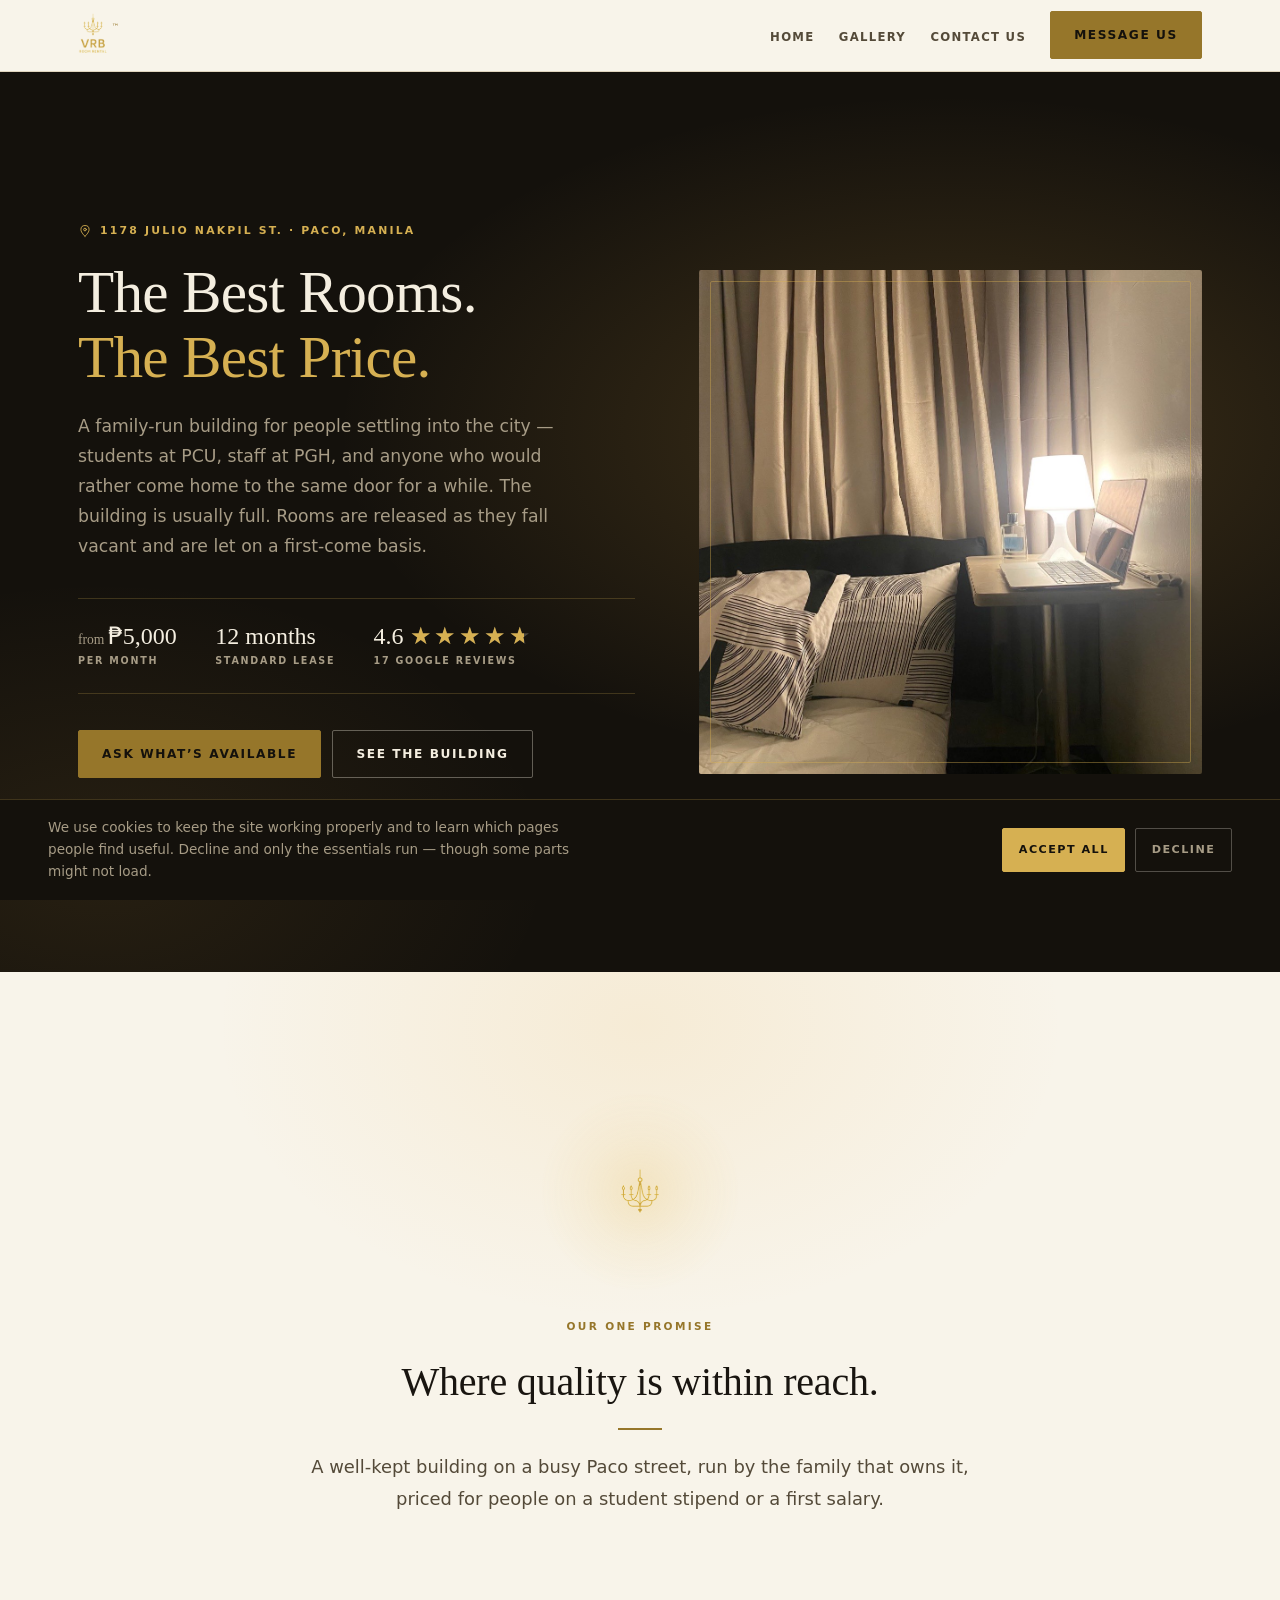
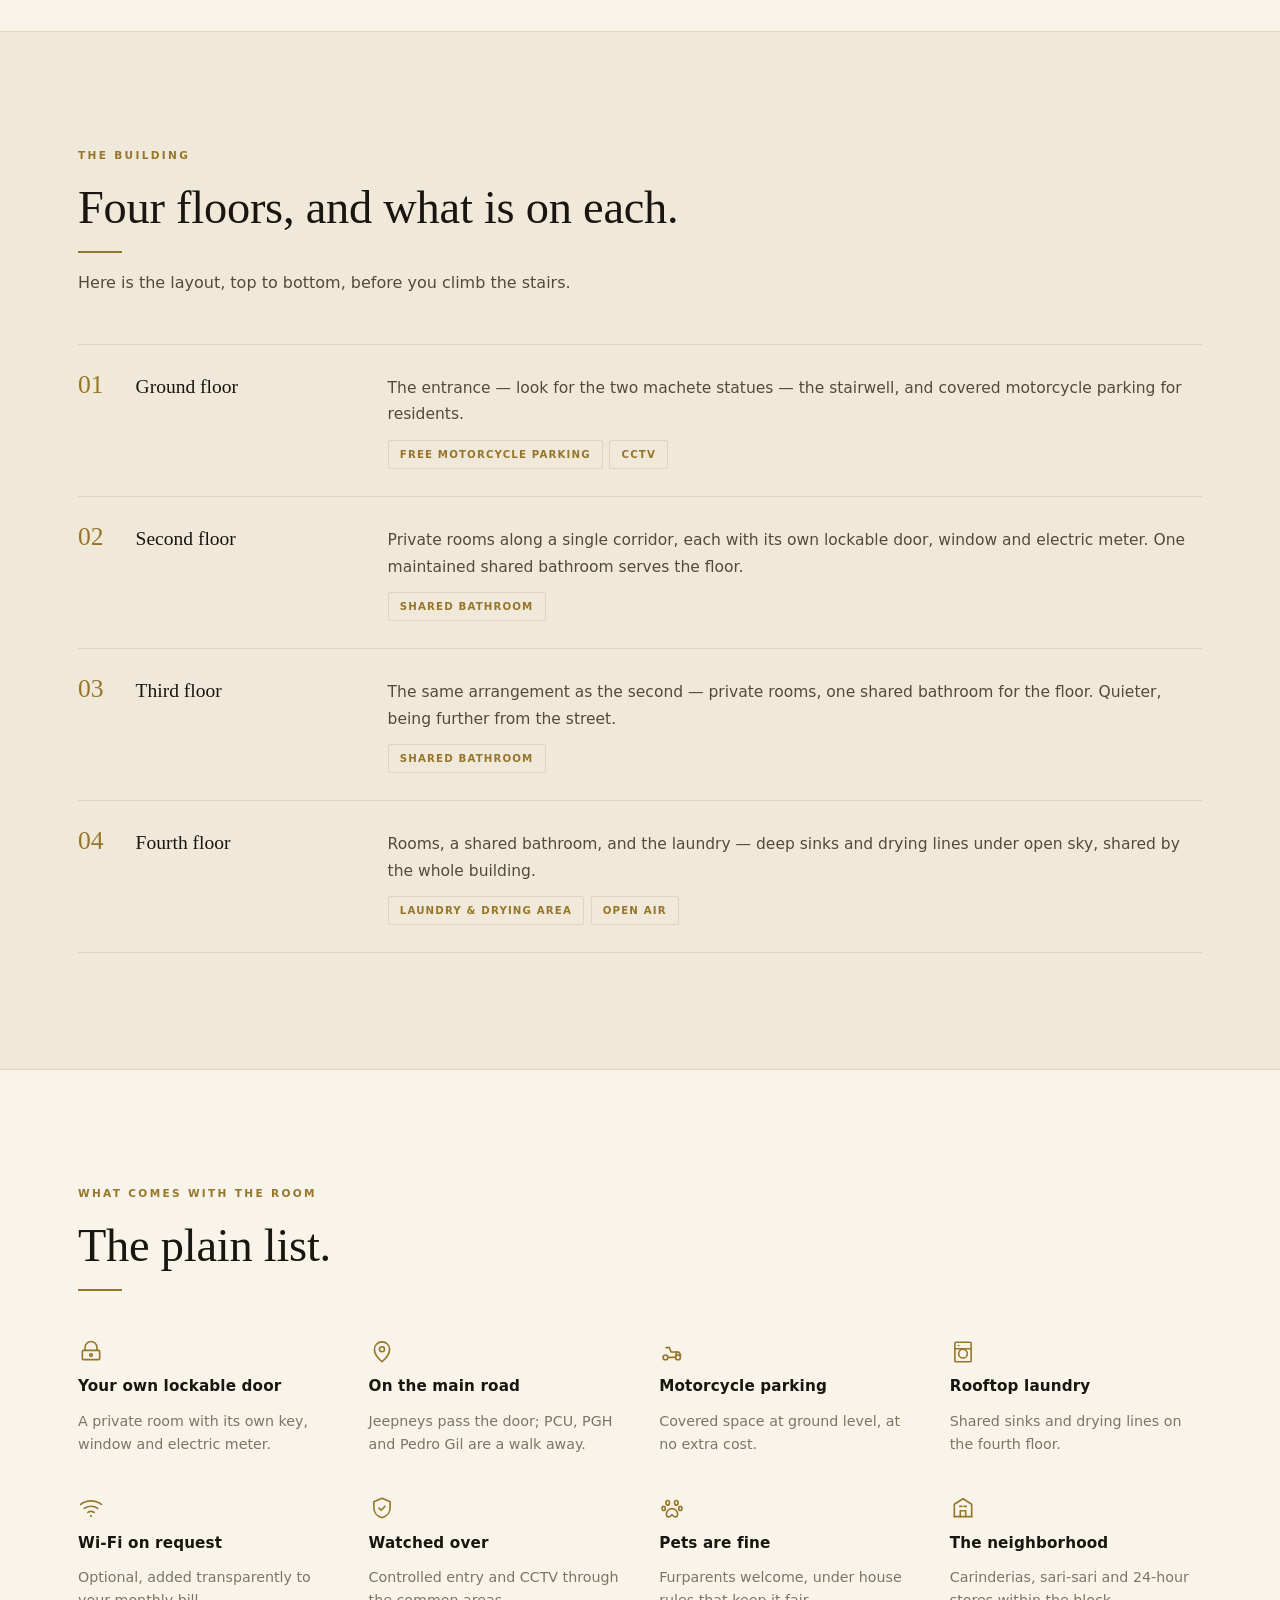
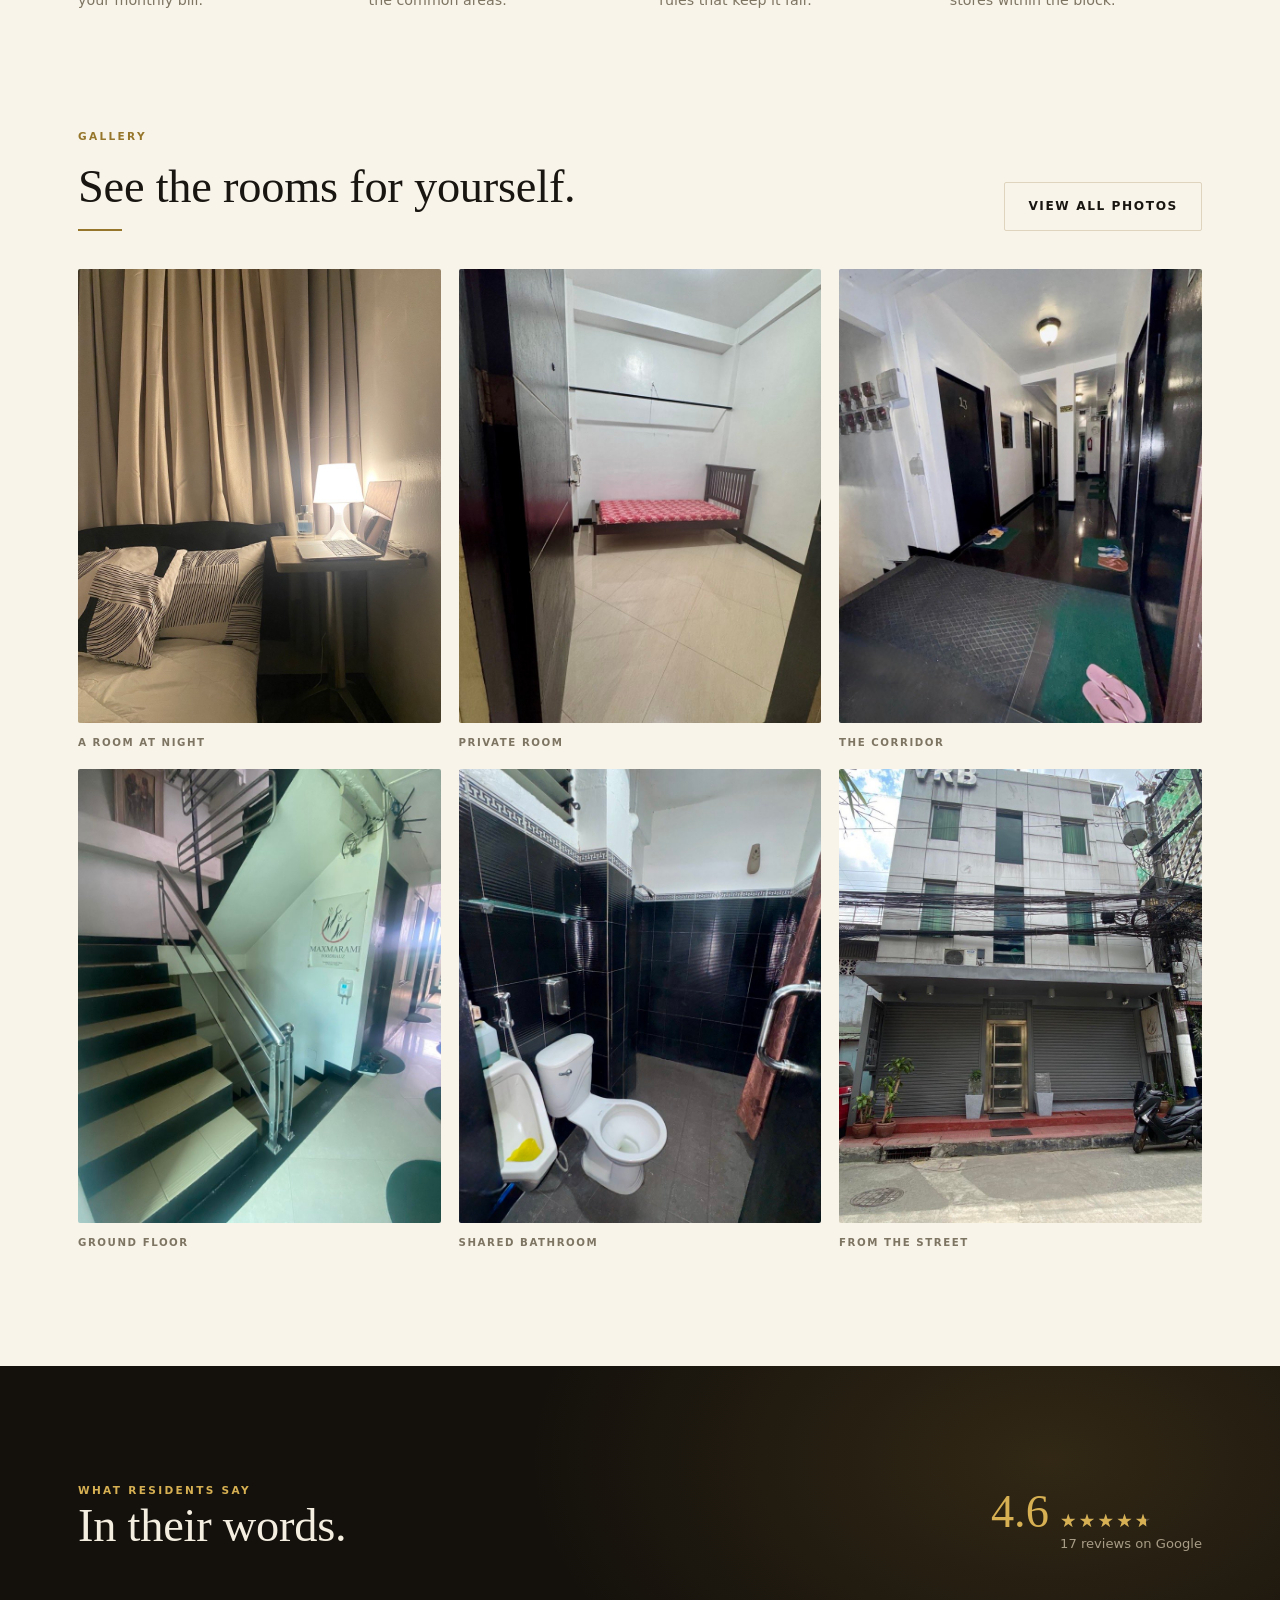
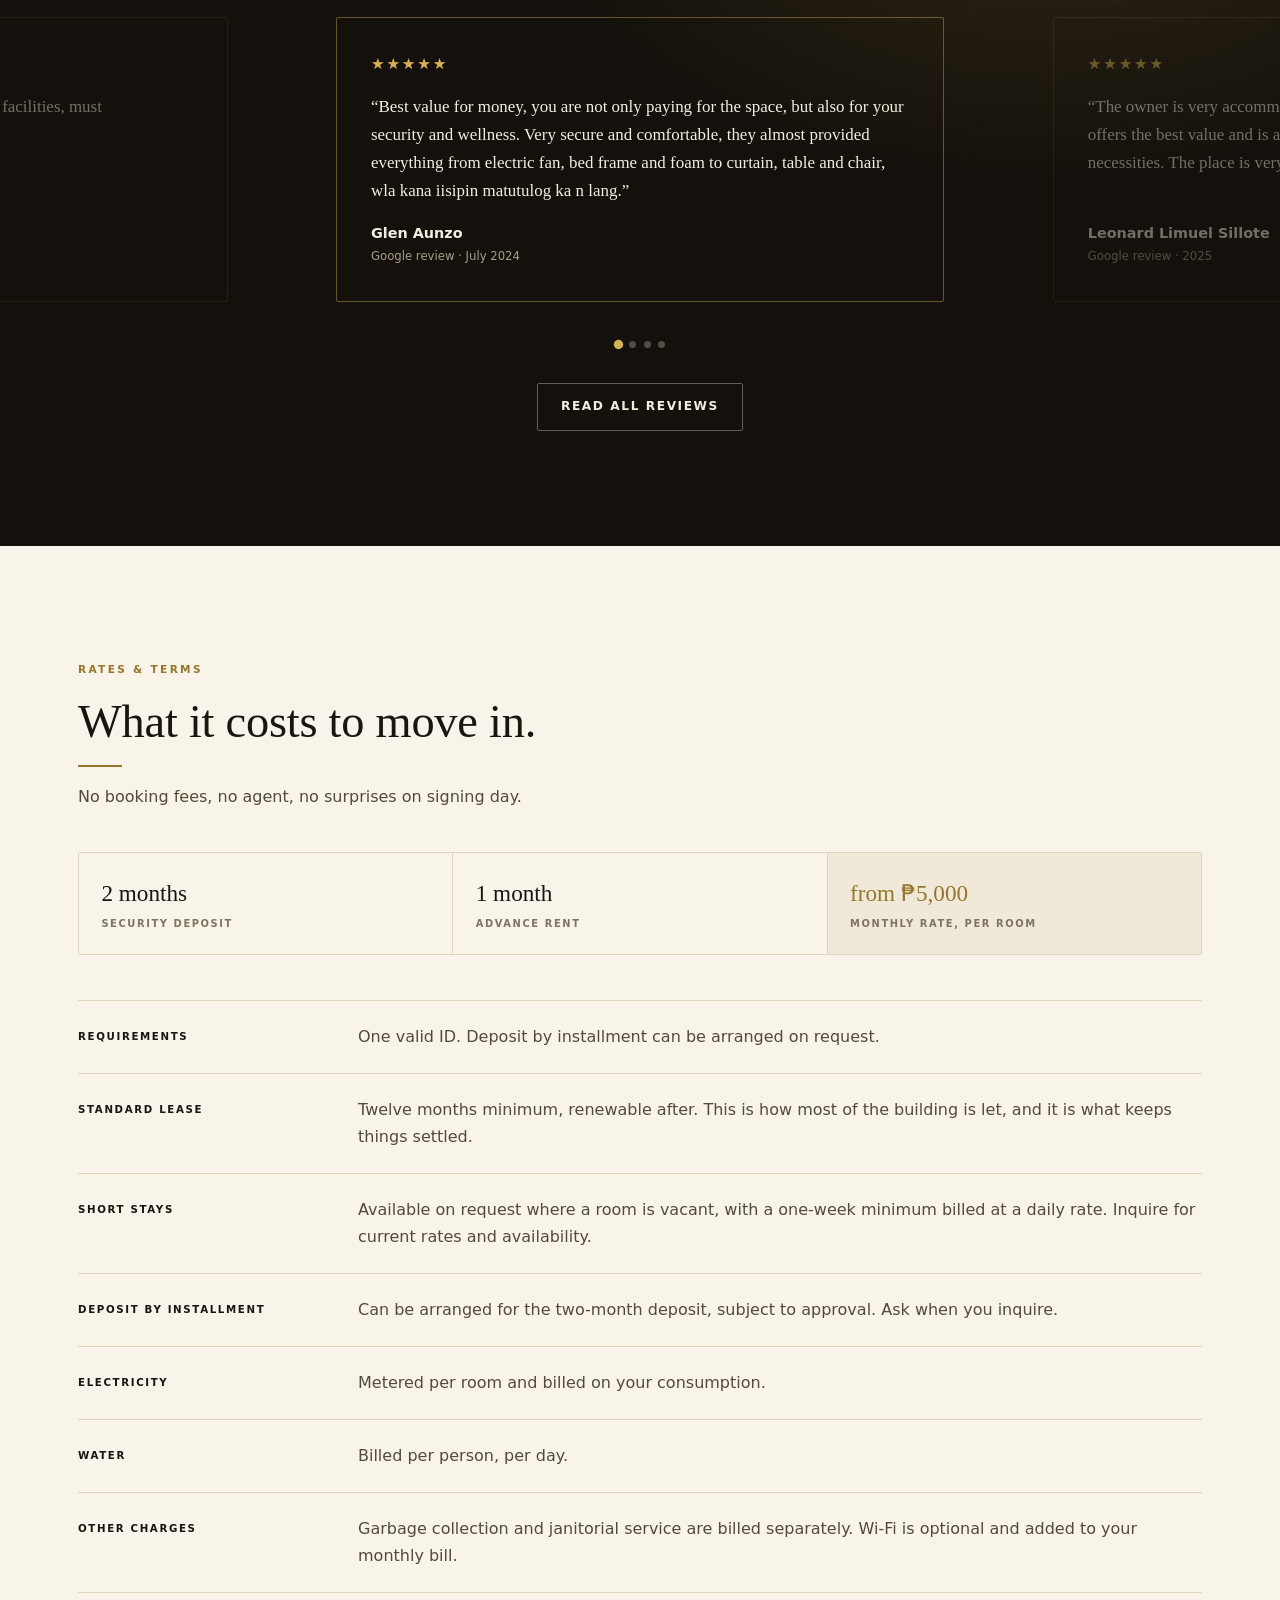
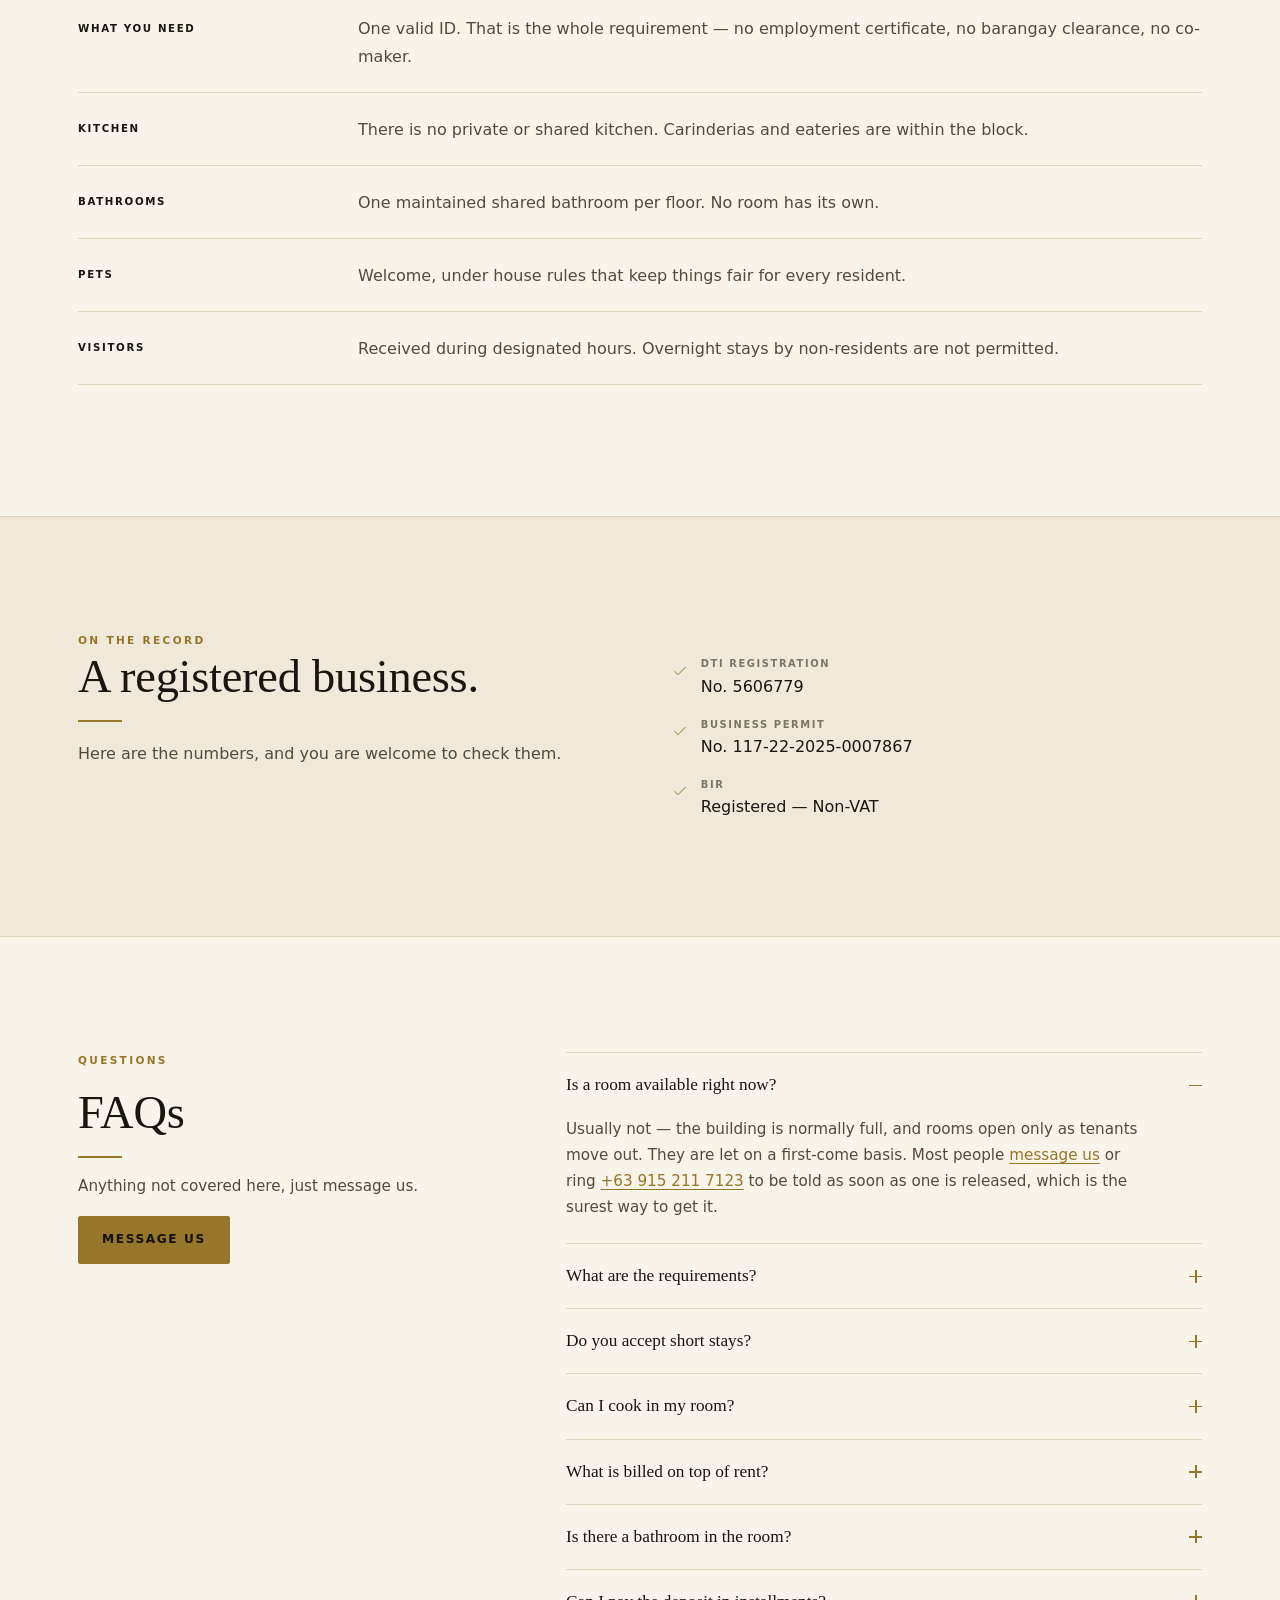
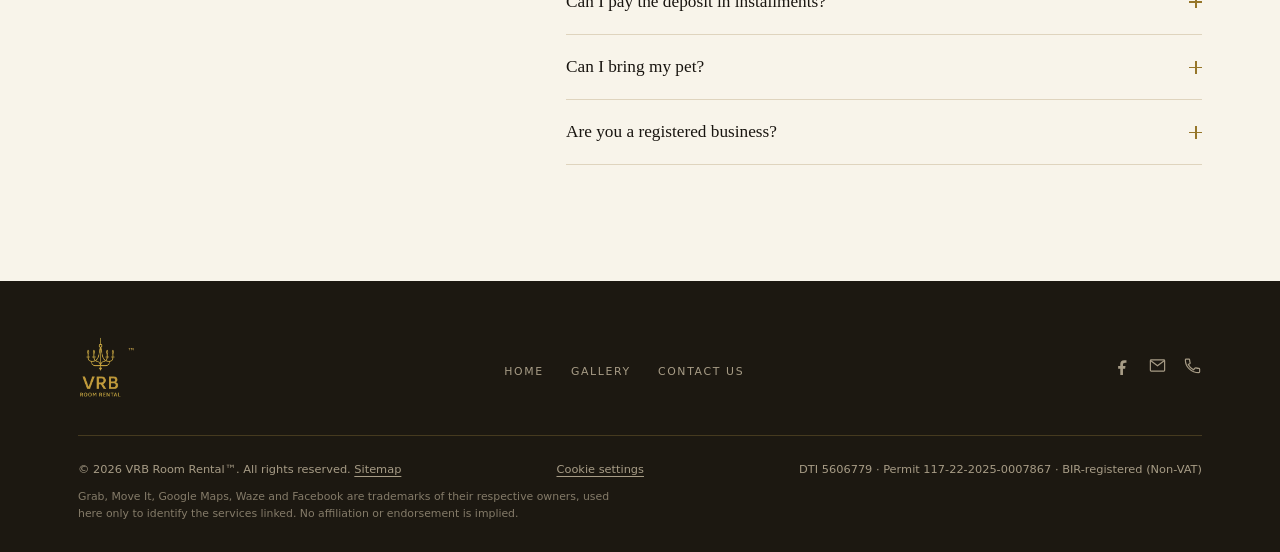
==== commit d20a32a4: "Add a third-party trademark notice to the footer The site shows the Grab, Move It, Google Maps, Waze" ====
--- a/index.html
+++ b/index.html
@@ -77,7 +77,7 @@
 }
 </script>
 <link rel="canonical" href="https://vrbroomrental.com/">
-<link rel="stylesheet" href="styles.css?v=8a4d10a3">
+<link rel="stylesheet" href="styles.css?v=b8212c4b">
 </head>
 <body>
 <a class="skip" href="#main">Skip to content</a>
@@ -461,6 +461,7 @@
       <span>&copy; <span id="yr">2026</span> VRB Room Rental&trade;. All rights reserved. <a href="/sitemap">Sitemap</a></span>
       <span><button type="button" class="linkbtn" data-cookie="open">Cookie settings</button></span>
       <span class="num">DTI 5606779 &middot; Permit 117-22-2025-0007867 &middot; BIR-registered (Non-VAT)</span>
+      <span class="ft__legal">Grab, Move It, Google Maps, Waze and Facebook are trademarks of their respective owners, used here only to identify the services linked. No affiliation or endorsement is implied.</span>
     </div>
   </div>
 </footer>
--- a/styles.css
+++ b/styles.css
@@ -680,3 +680,6 @@
   .map__bar{justify-content:stretch!important;}
   .map__bar .btn--map{flex:1 1 auto;}
 }
+/* nominative-use notice for the third-party marks on the site */
+.ft__legal{flex:1 1 100%;font-size:.68rem;line-height:1.6;color:var(--dark-mute);
+  opacity:.75;max-width:80ch;}
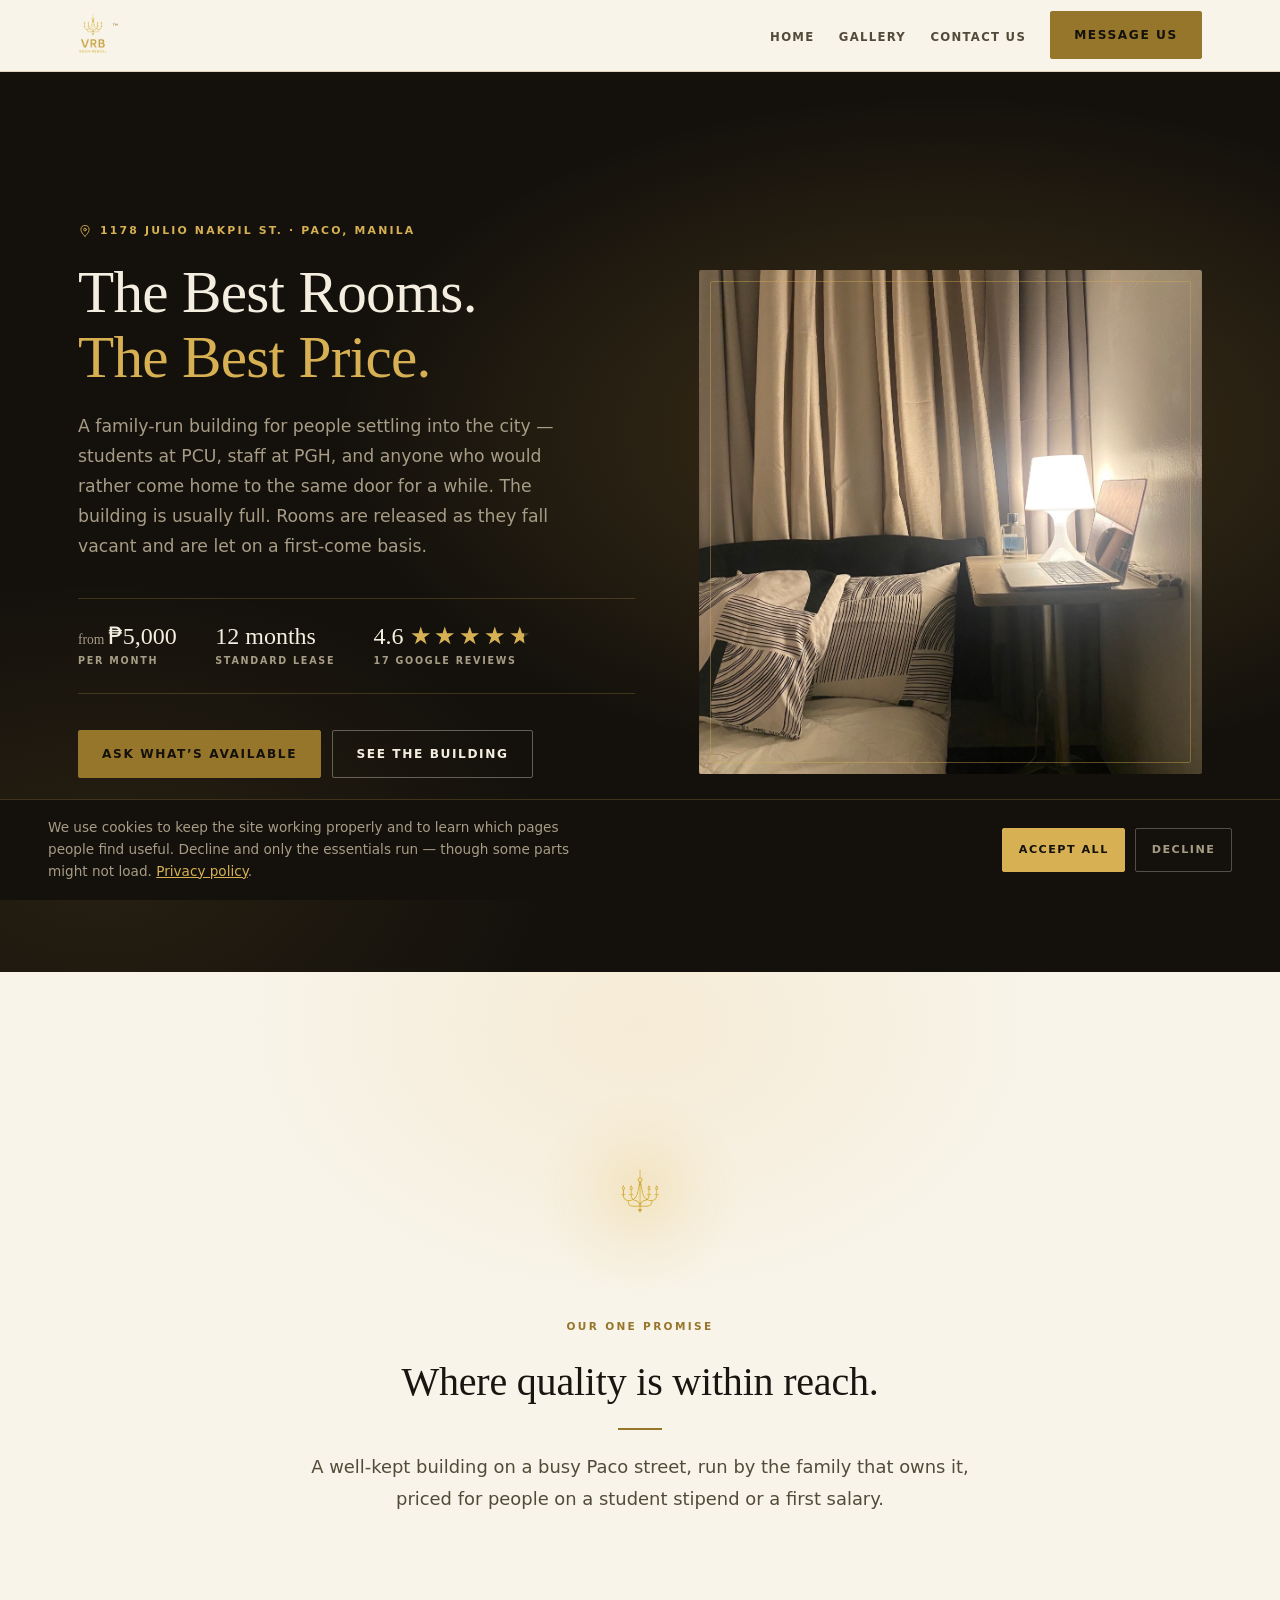
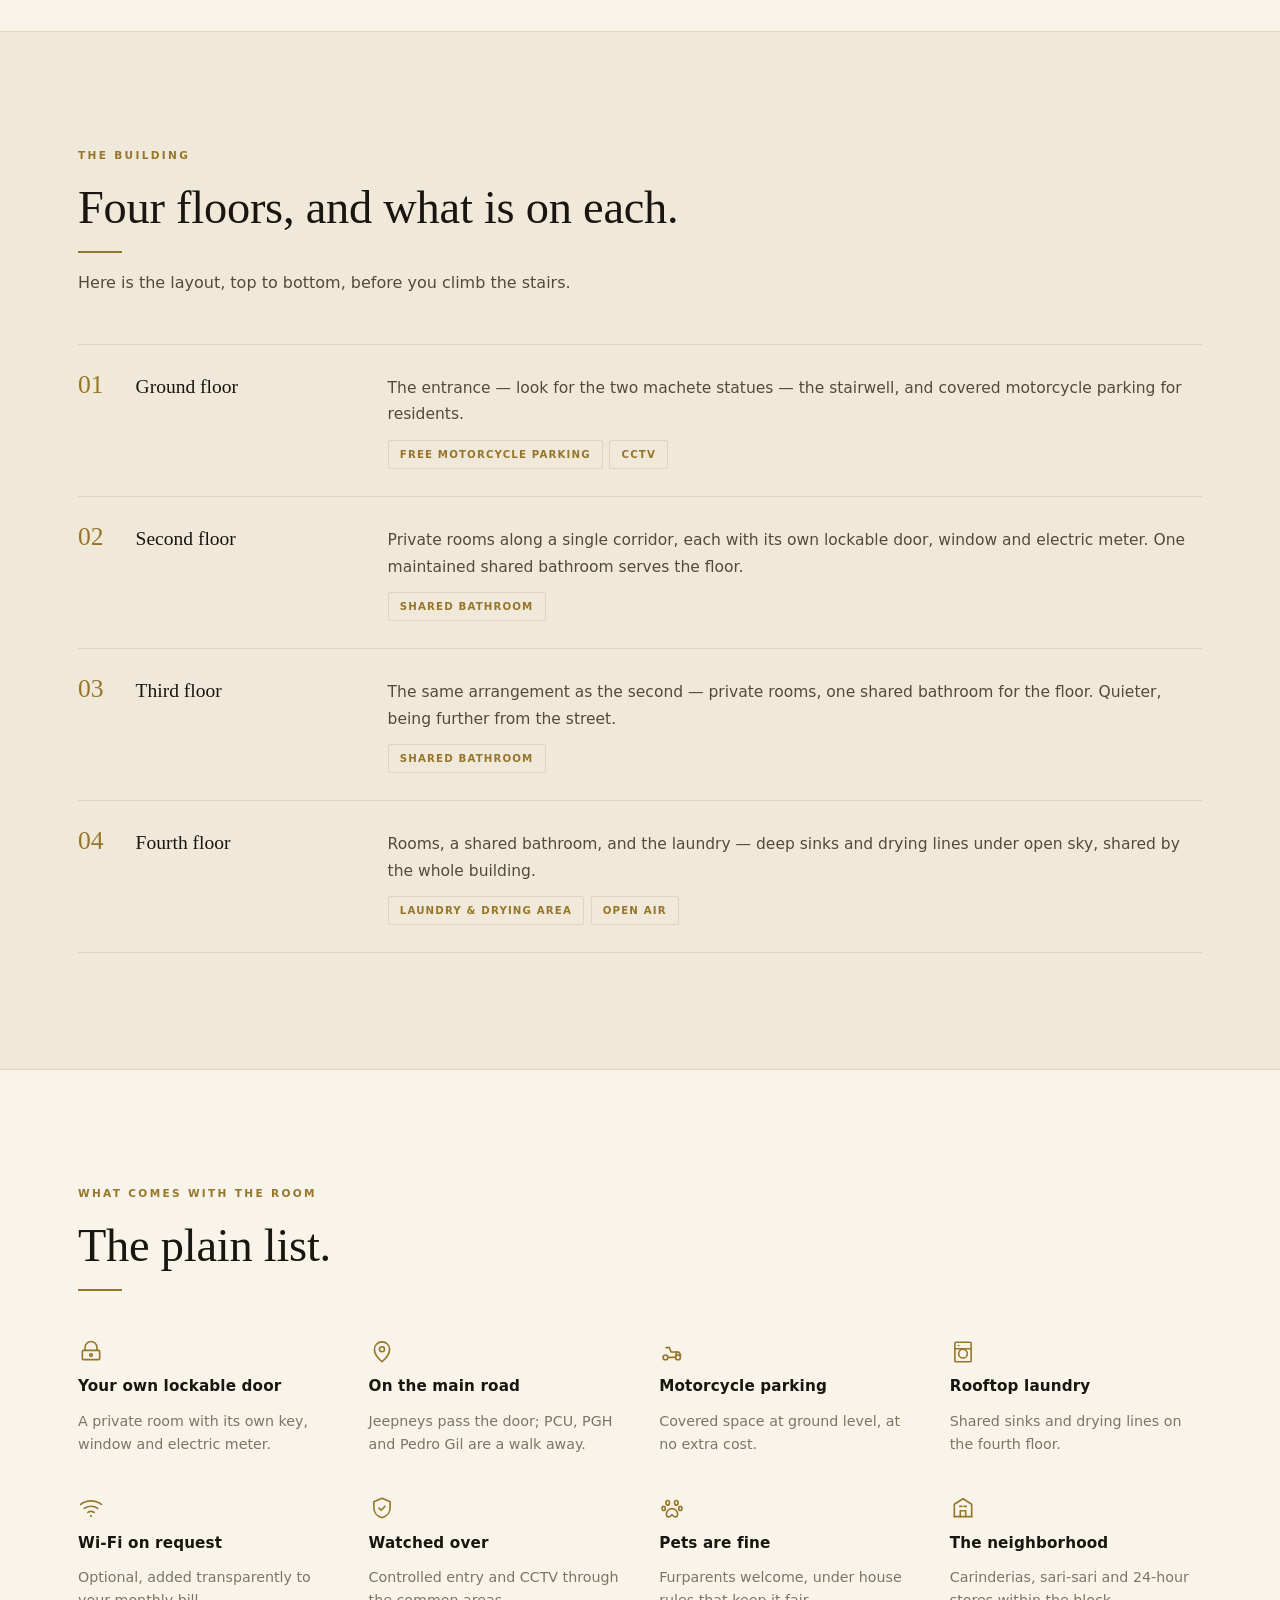
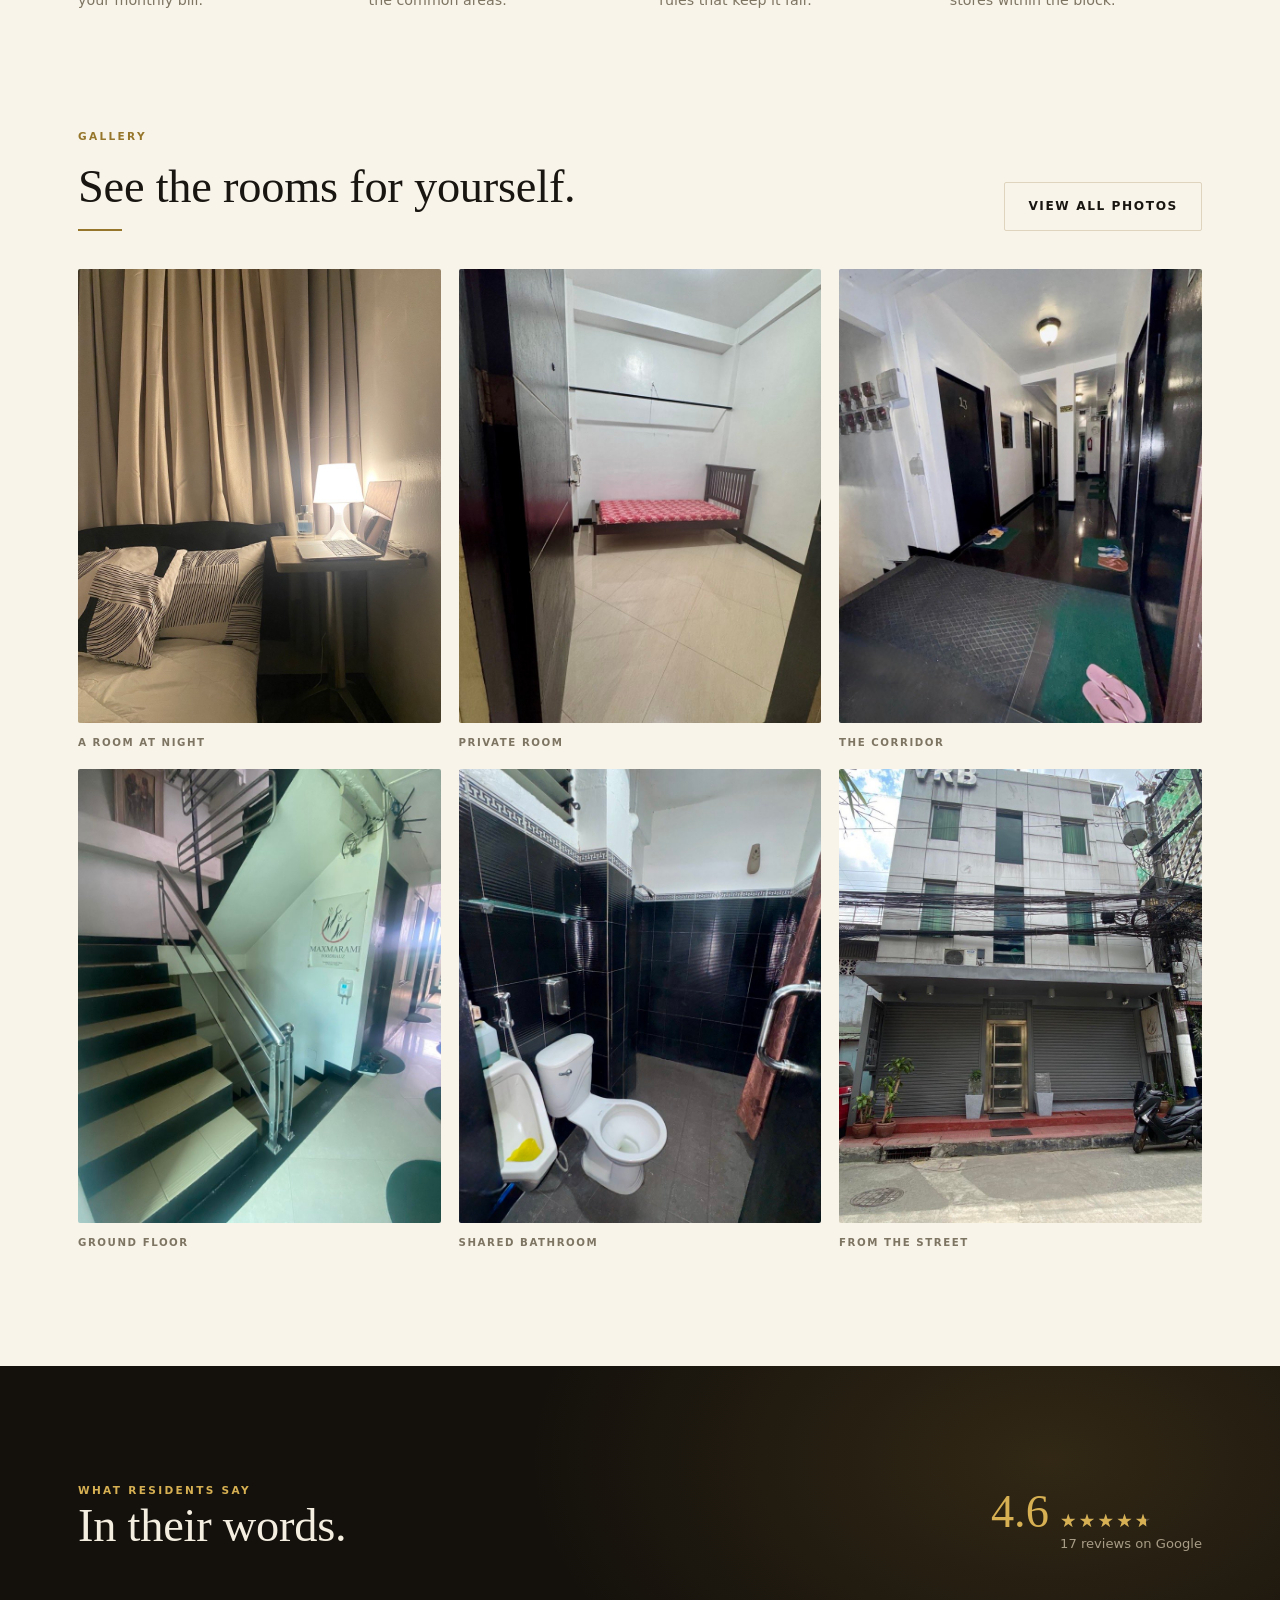
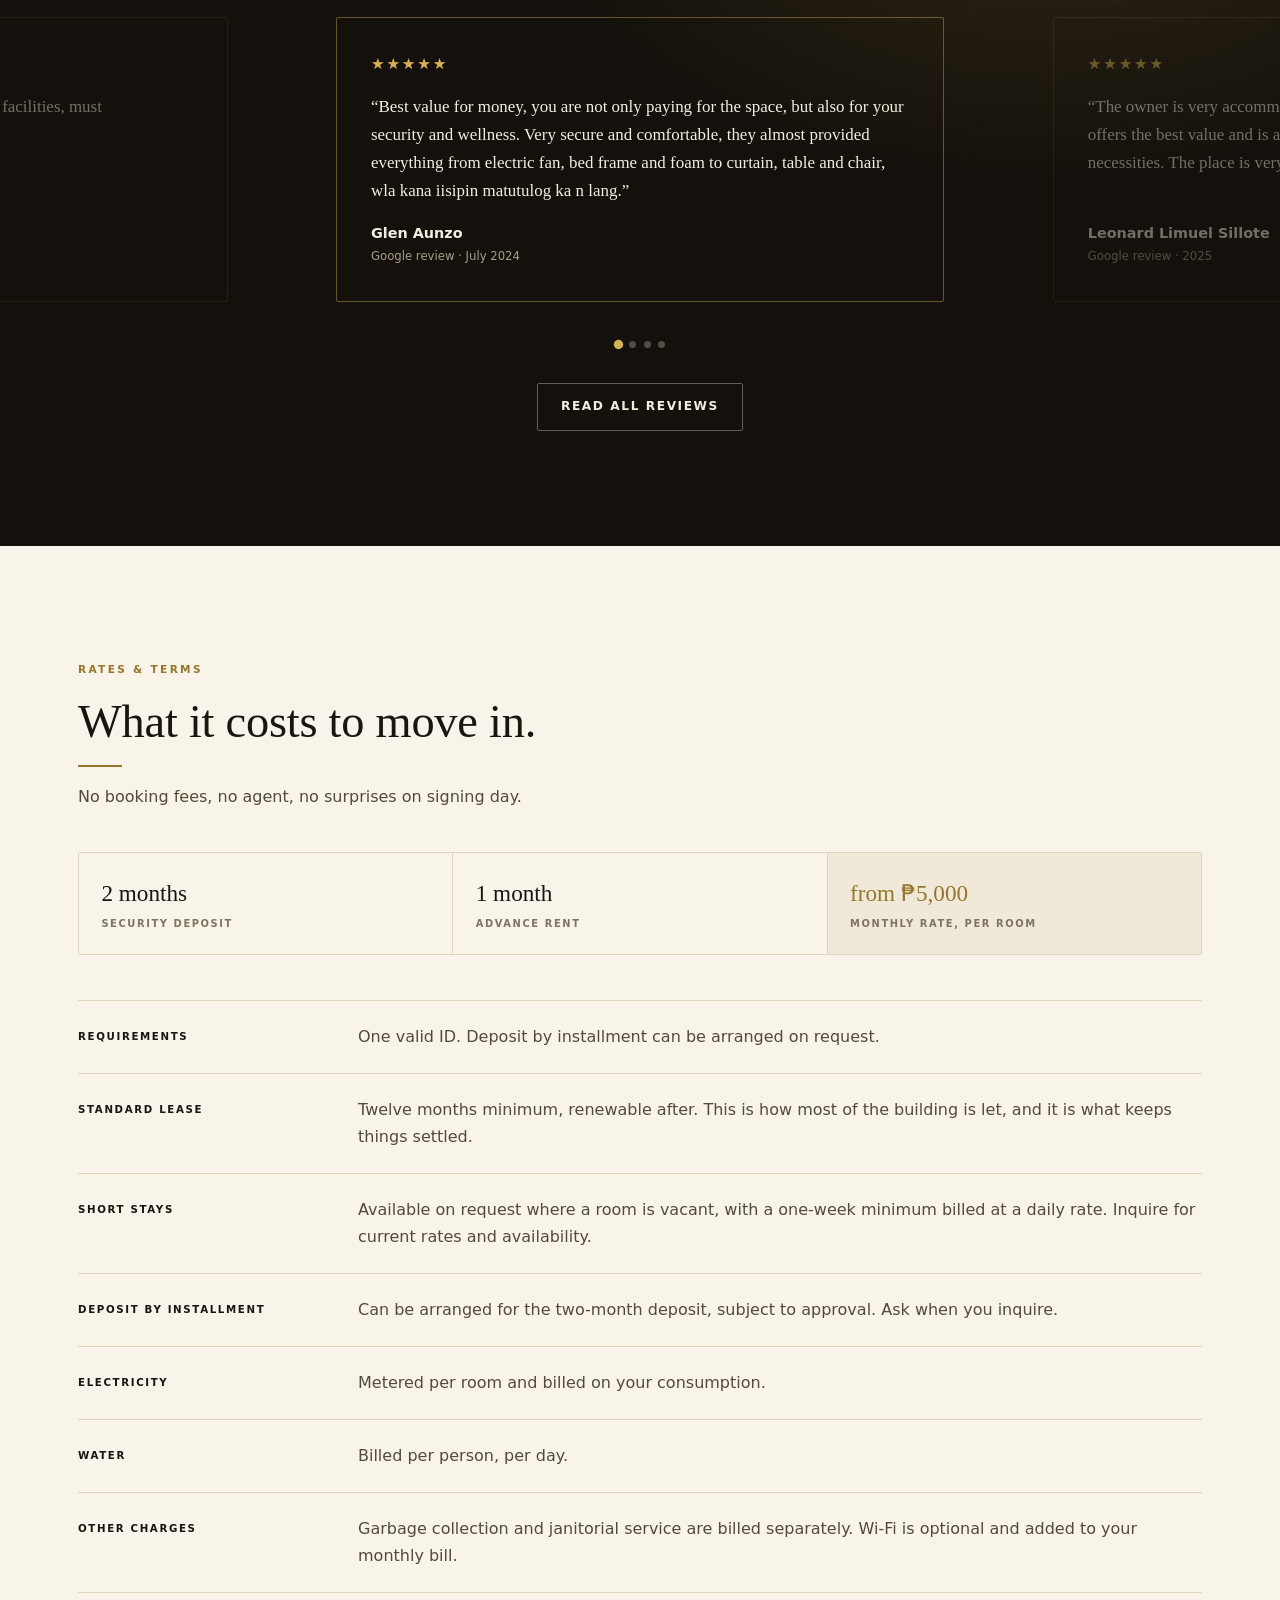
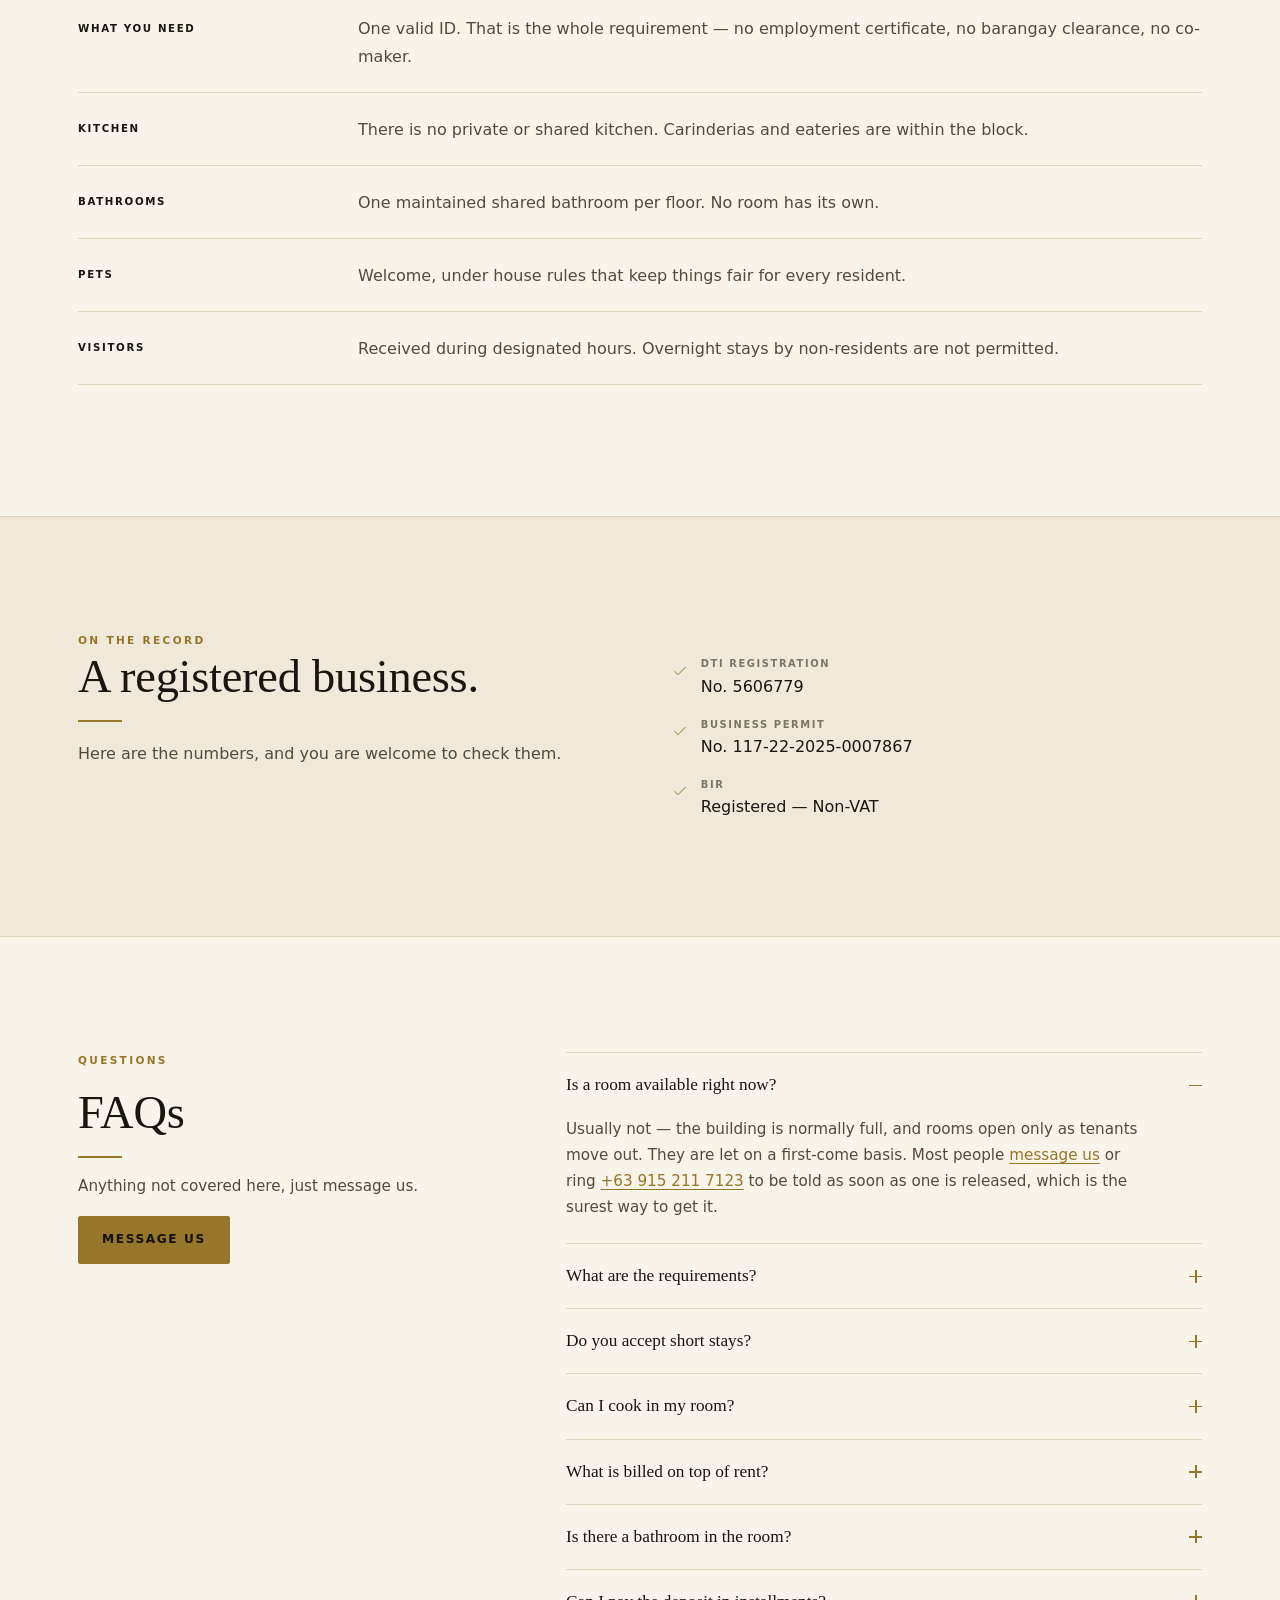
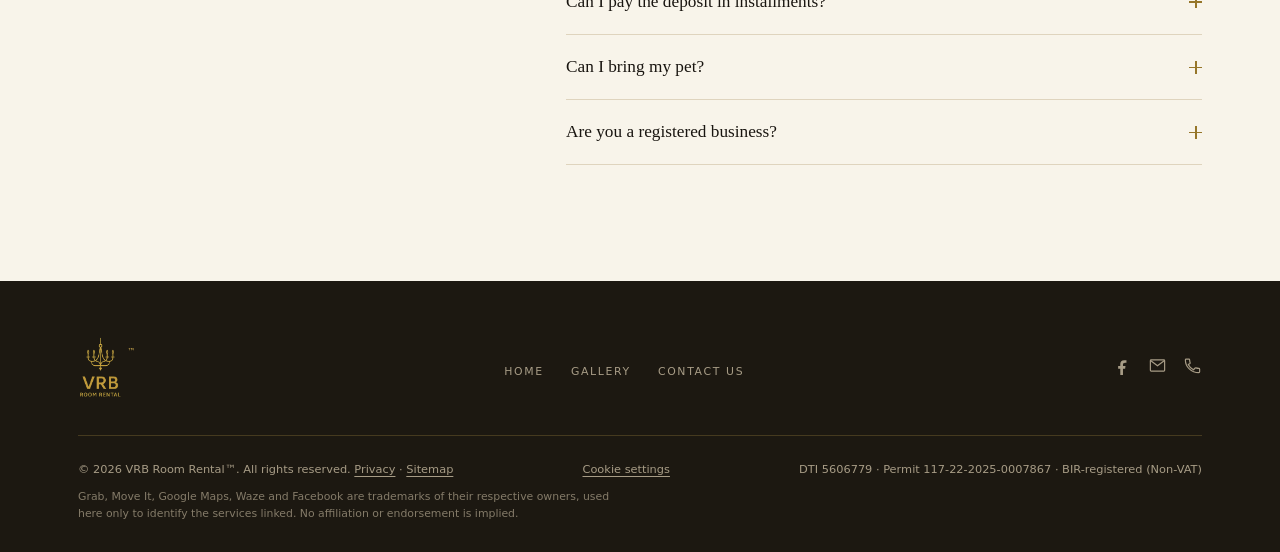
==== commit ca60ec45: "Add a privacy policy Required under the Data Privacy Act: the site runs analytics and the business h" ====
--- a/index.html
+++ b/index.html
@@ -77,7 +77,7 @@
 }
 </script>
 <link rel="canonical" href="https://vrbroomrental.com/">
-<link rel="stylesheet" href="styles.css?v=b8212c4b">
+<link rel="stylesheet" href="styles.css?v=a9270595">
 </head>
 <body>
 <a class="skip" href="#main">Skip to content</a>
@@ -458,7 +458,7 @@
       </div>
     </div>
     <div class="ft__bot">
-      <span>&copy; <span id="yr">2026</span> VRB Room Rental&trade;. All rights reserved. <a href="/sitemap">Sitemap</a></span>
+      <span>&copy; <span id="yr">2026</span> VRB Room Rental&trade;. All rights reserved. <a href="/privacy">Privacy</a> &middot; <a href="/sitemap">Sitemap</a></span>
       <span><button type="button" class="linkbtn" data-cookie="open">Cookie settings</button></span>
       <span class="num">DTI 5606779 &middot; Permit 117-22-2025-0007867 &middot; BIR-registered (Non-VAT)</span>
       <span class="ft__legal">Grab, Move It, Google Maps, Waze and Facebook are trademarks of their respective owners, used here only to identify the services linked. No affiliation or endorsement is implied.</span>
@@ -478,7 +478,7 @@
 
 <div class="cookie" id="cookie" role="dialog" aria-label="Cookie choices">
   <div class="cookie__in">
-    <p>We use cookies to keep the site working properly and to learn which pages people find useful. Decline and only the essentials run &mdash; though some parts might not load.</p>
+    <p>We use cookies to keep the site working properly and to learn which pages people find useful. Decline and only the essentials run &mdash; though some parts might not load. <a href="/privacy">Privacy policy</a>.</p>
     <div class="cookie__btns">
       <button type="button" class="btn btn--fill" data-cookie="all">Accept all</button>
       <button type="button" class="btn btn--line" data-cookie="necessary">Decline</button>
--- a/styles.css
+++ b/styles.css
@@ -683,3 +683,17 @@
 /* nominative-use notice for the third-party marks on the site */
 .ft__legal{flex:1 1 100%;font-size:.68rem;line-height:1.6;color:var(--dark-mute);
   opacity:.75;max-width:80ch;}
+
+/* ── long-form legal / prose pages ── */
+.prose{max-width:68ch;}
+.prose h2{font-size:clamp(1.2rem,2.2vw,1.45rem);margin:2.2rem 0 .7rem;
+  padding-top:1.4rem;border-top:1px solid var(--line);}
+.prose h2:first-of-type{margin-top:.5rem;padding-top:0;border-top:0;}
+.prose p{color:var(--ink-2);margin-bottom:.9rem;}
+.prose ul{margin:0 0 1.2rem;padding-left:1.1rem;display:grid;gap:.55rem;}
+.prose li{color:var(--ink-2);line-height:1.65;}
+.prose strong{color:var(--ink);font-weight:650;}
+.prose a{color:var(--gold);text-underline-offset:3px;}
+.prose code{font-family:ui-monospace,SFMono-Regular,Menlo,monospace;font-size:.85em;
+  background:var(--paper-2);border:1px solid var(--line);border-radius:2px;padding:.1em .35em;}
+.prose__meta{font-size:.78rem;letter-spacing:.04em;color:var(--mute);}
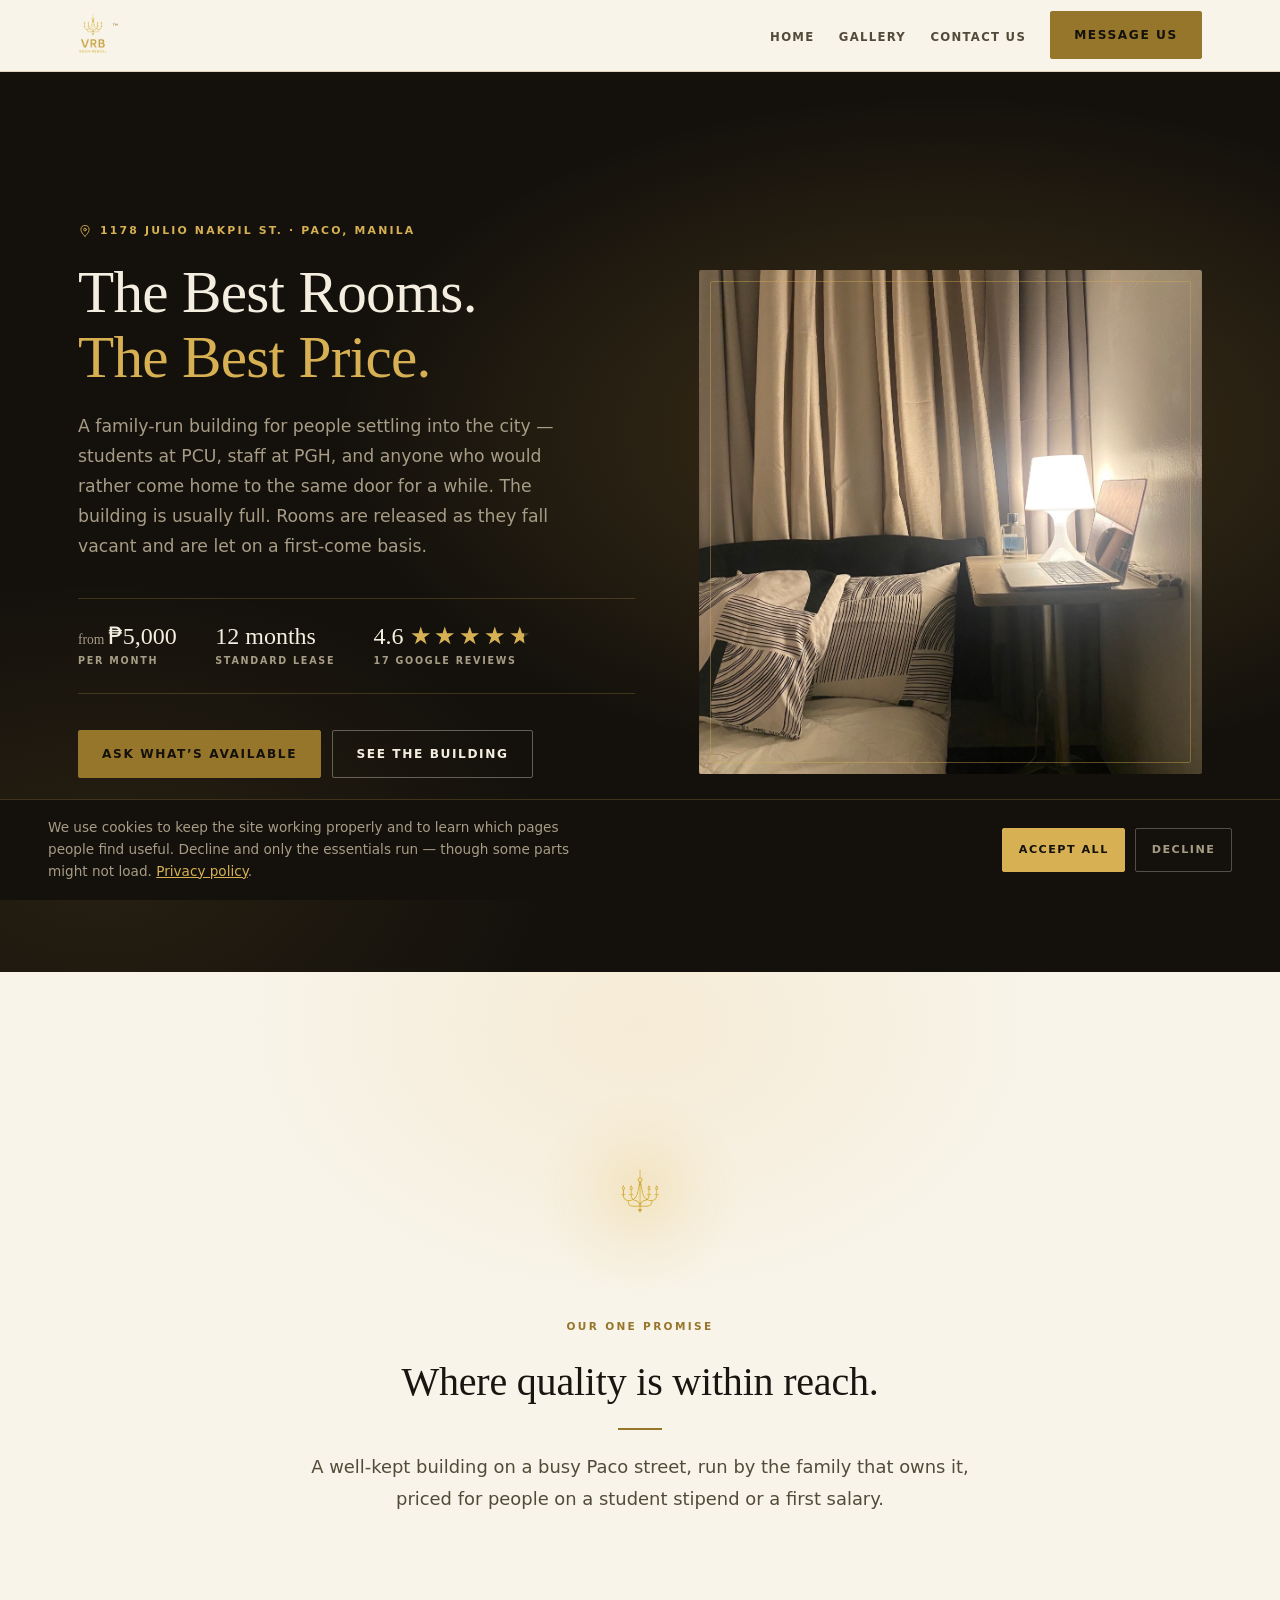
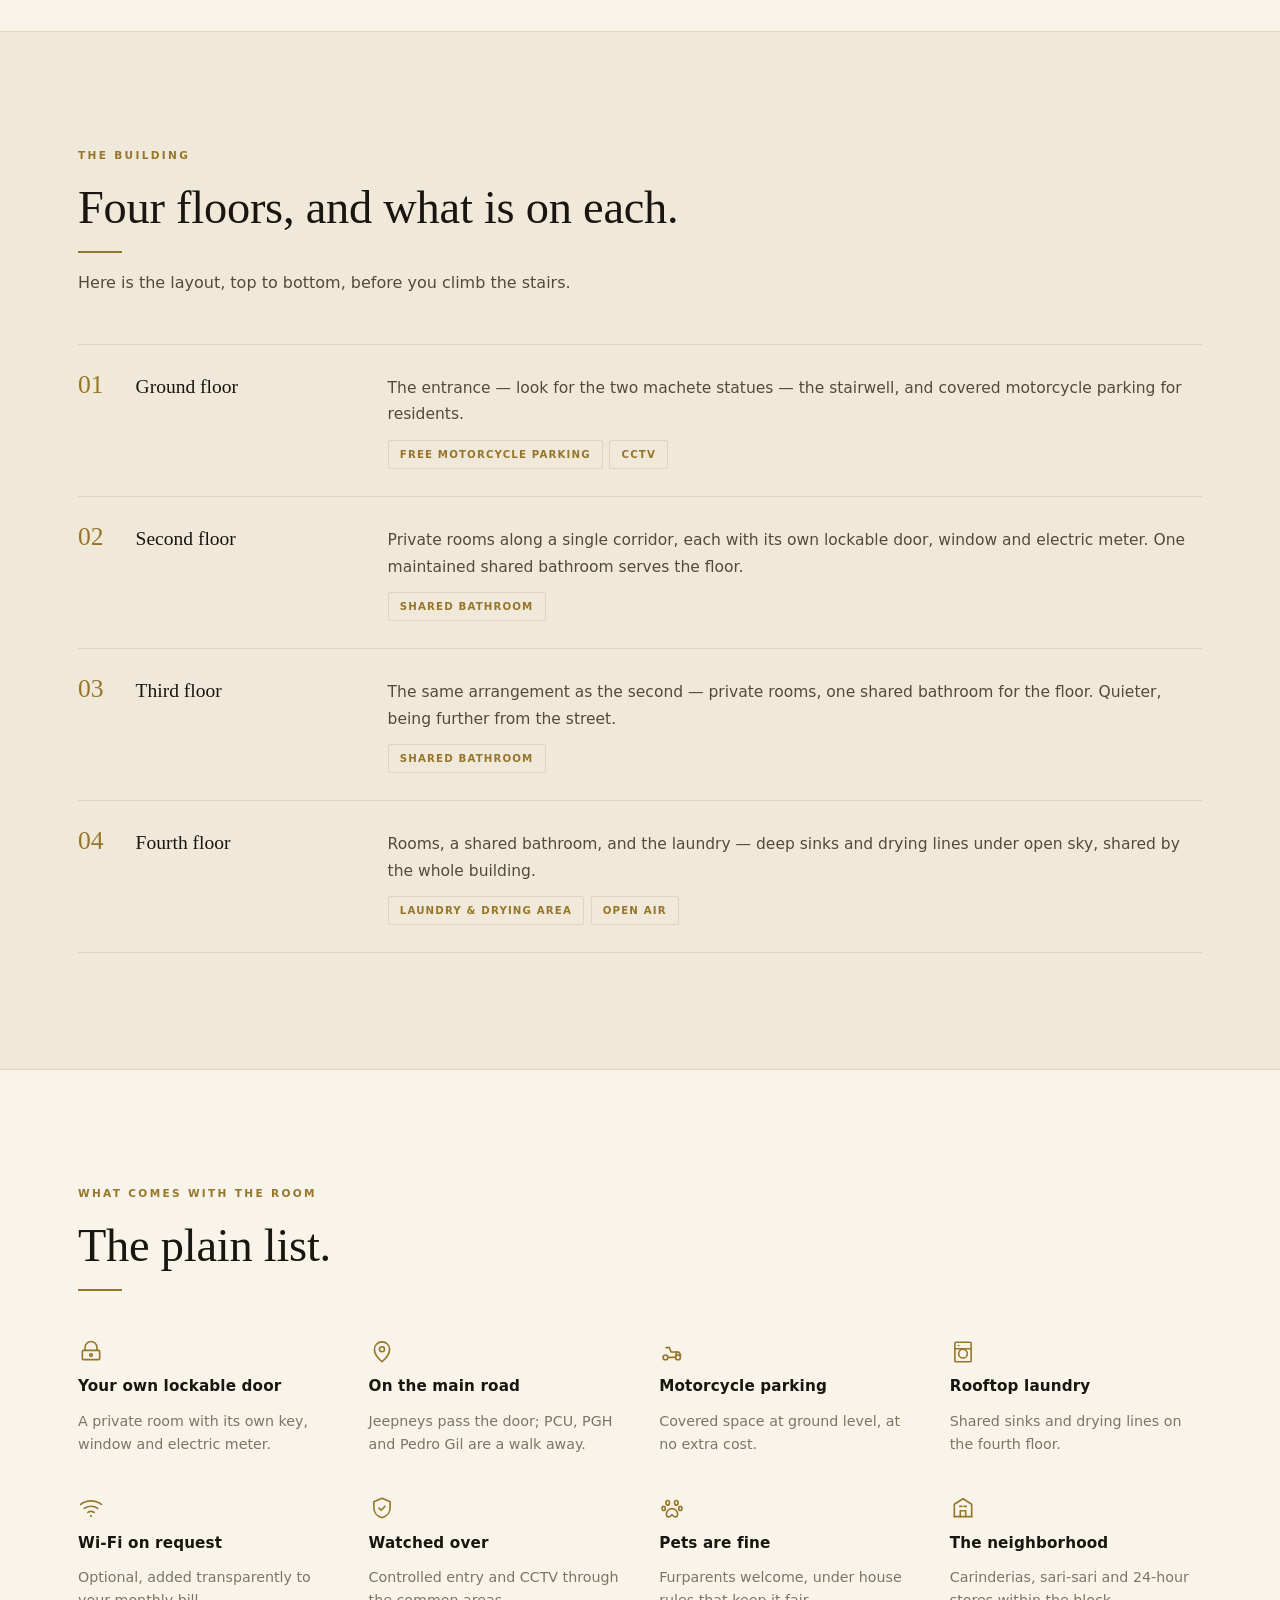
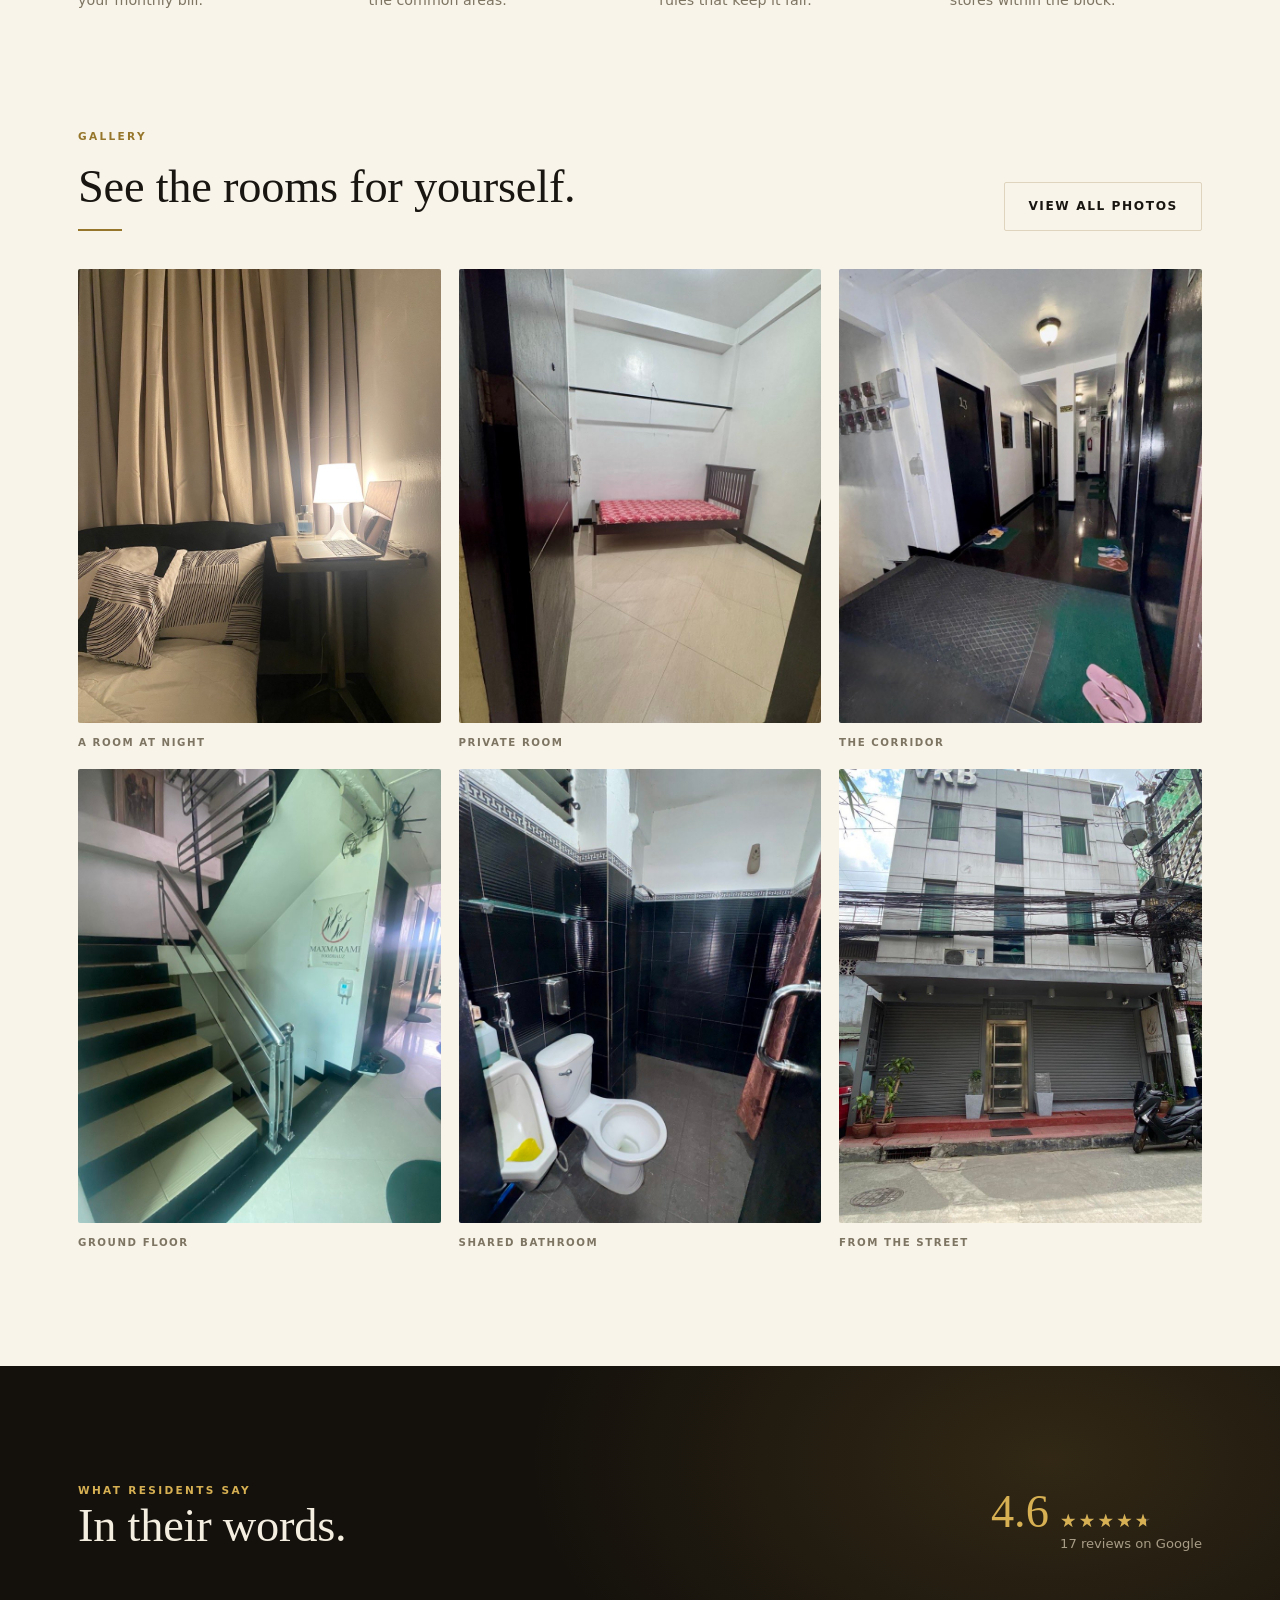
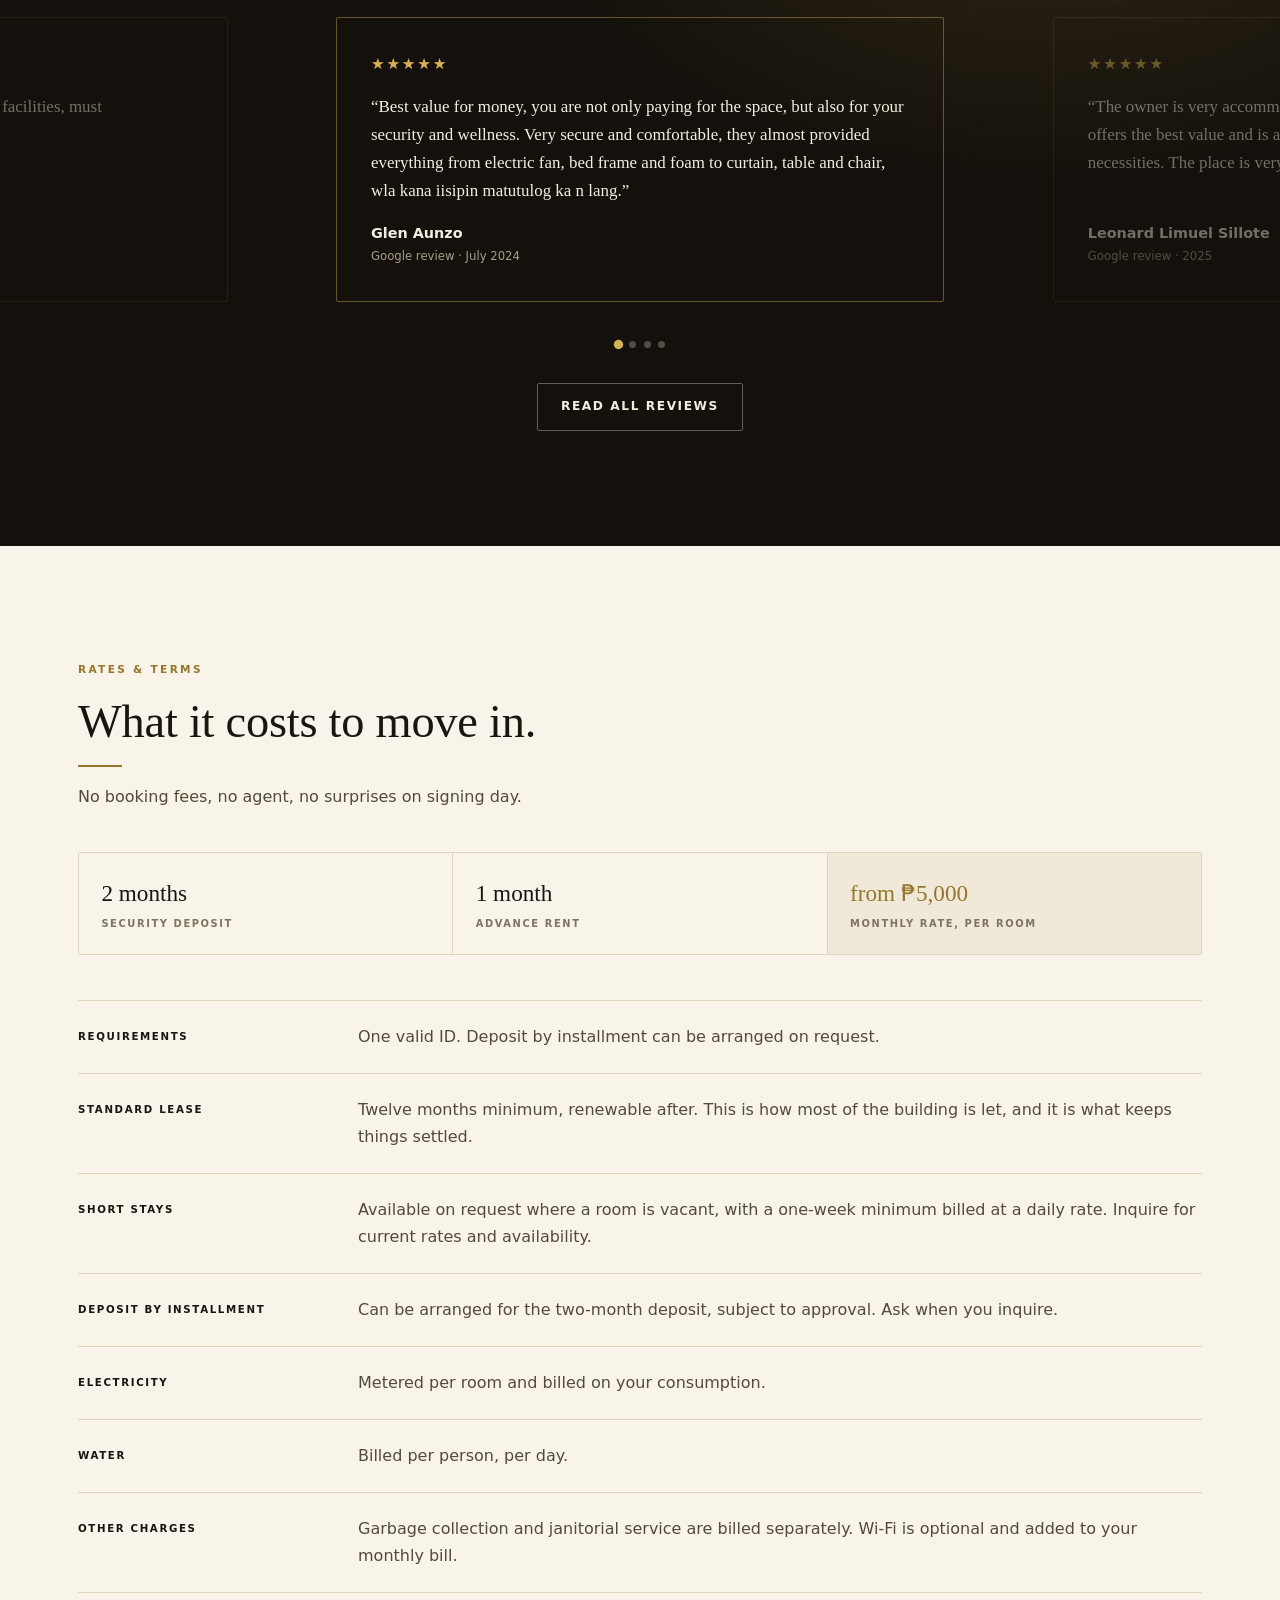
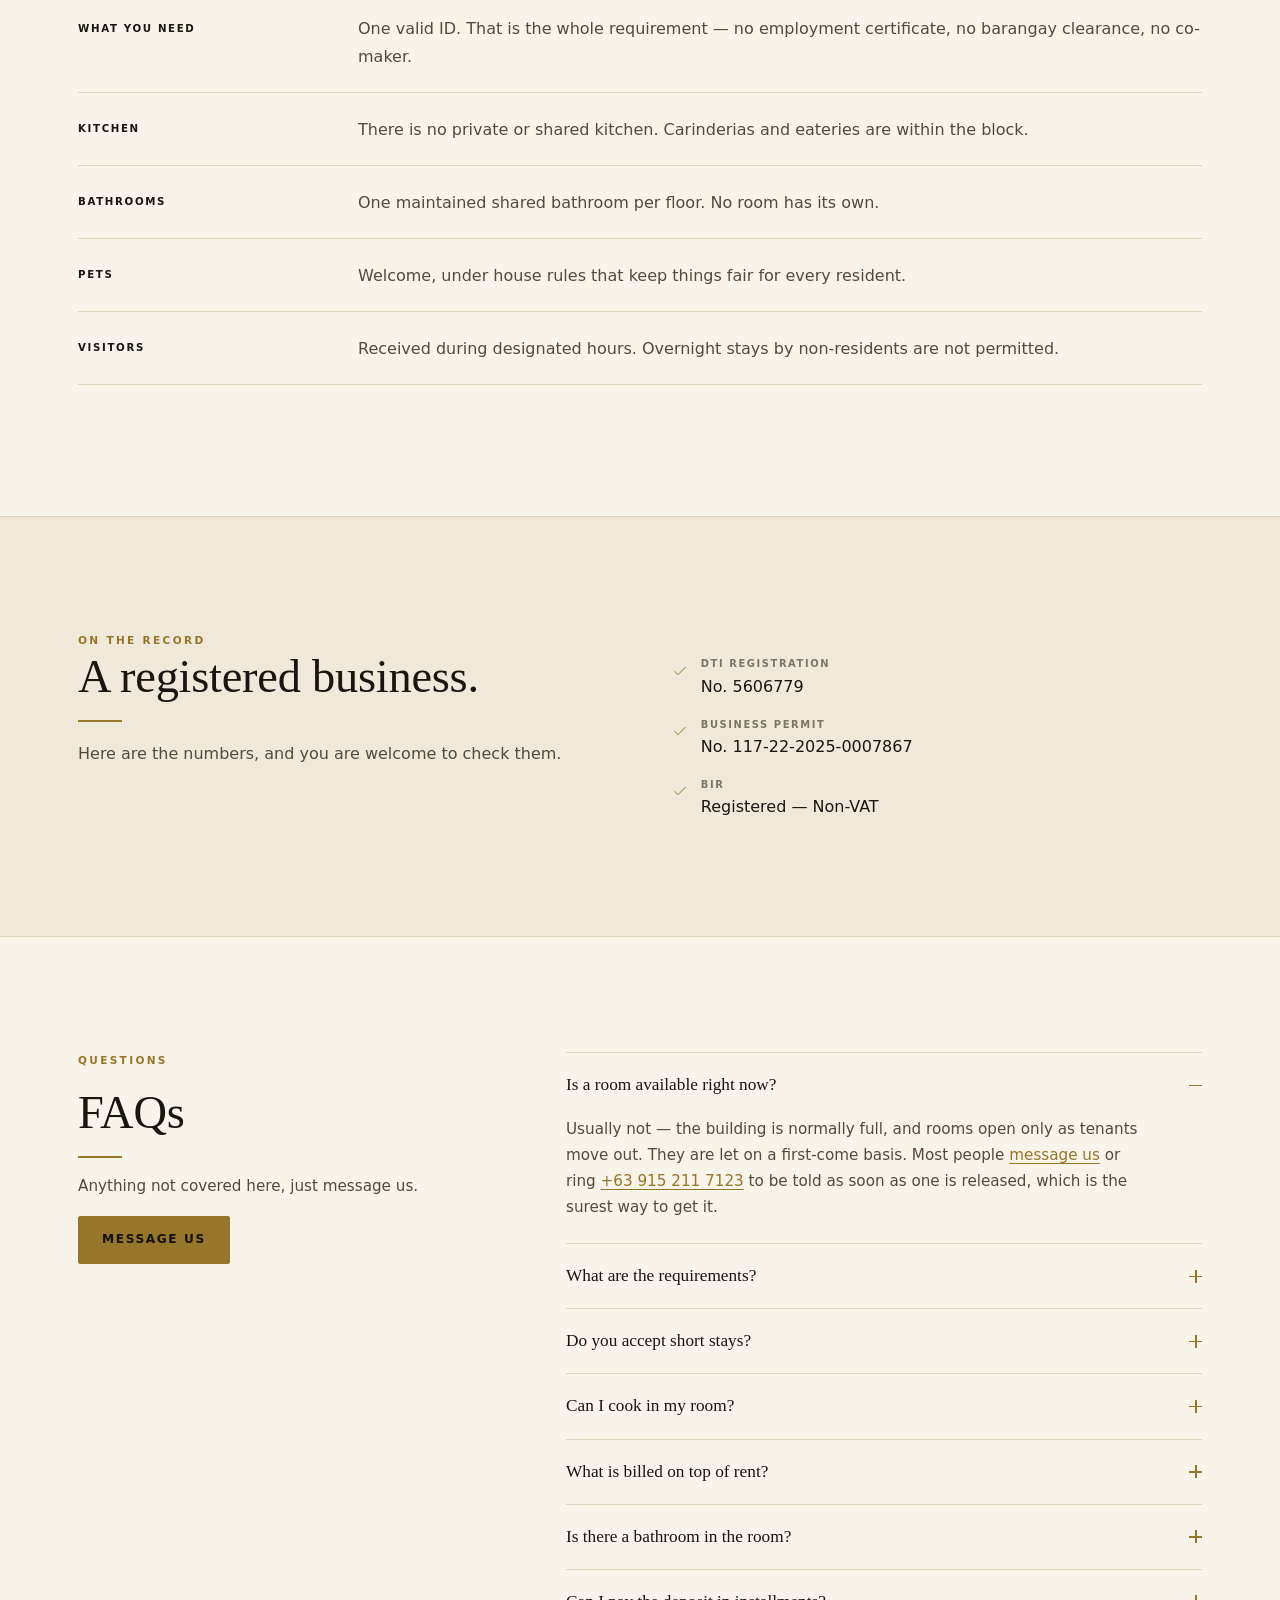
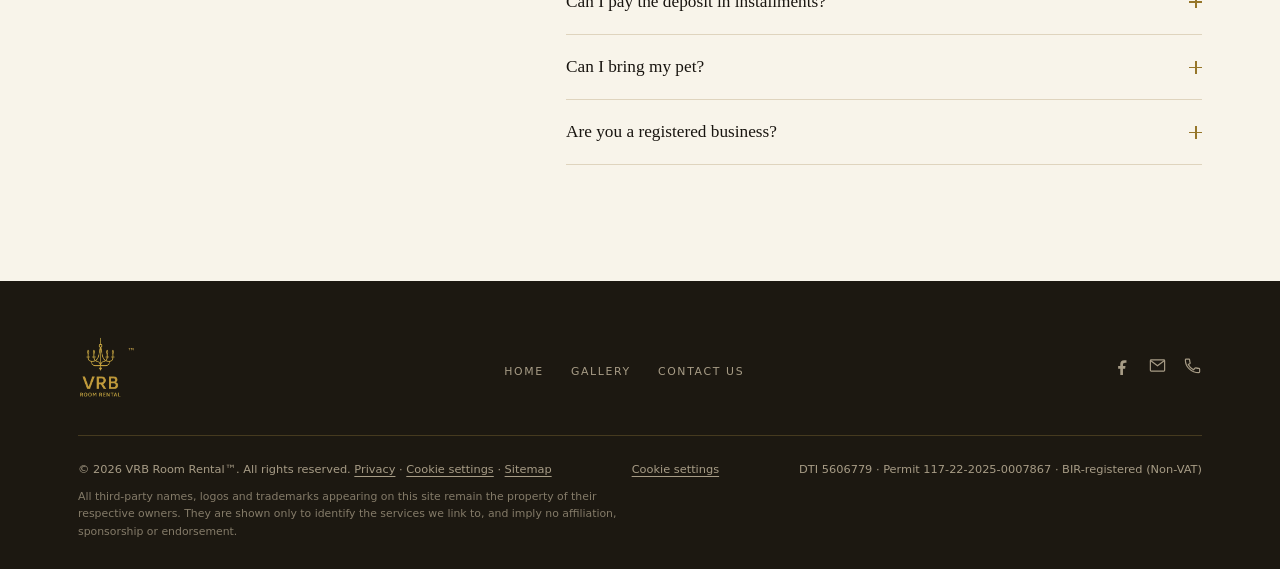
==== commit 3bdf5c7c: "Consistent footer legals, and privacy policy revisions Privacy, Cookie settings and Sitemap now sit " ====
--- a/index.html
+++ b/index.html
@@ -458,10 +458,10 @@
       </div>
     </div>
     <div class="ft__bot">
-      <span>&copy; <span id="yr">2026</span> VRB Room Rental&trade;. All rights reserved. <a href="/privacy">Privacy</a> &middot; <a href="/sitemap">Sitemap</a></span>
+      <span>&copy; <span id="yr">2026</span> VRB Room Rental&trade;. All rights reserved. <a href="/privacy">Privacy</a> &middot; <button type="button" class="linkbtn" data-cookie="open">Cookie settings</button> &middot; <a href="/sitemap">Sitemap</a></span>
       <span><button type="button" class="linkbtn" data-cookie="open">Cookie settings</button></span>
       <span class="num">DTI 5606779 &middot; Permit 117-22-2025-0007867 &middot; BIR-registered (Non-VAT)</span>
-      <span class="ft__legal">Grab, Move It, Google Maps, Waze and Facebook are trademarks of their respective owners, used here only to identify the services linked. No affiliation or endorsement is implied.</span>
+      <span class="ft__legal">All third-party names, logos and trademarks appearing on this site remain the property of their respective owners. They are shown only to identify the services we link to, and imply no affiliation, sponsorship or endorsement.</span>
     </div>
   </div>
 </footer>
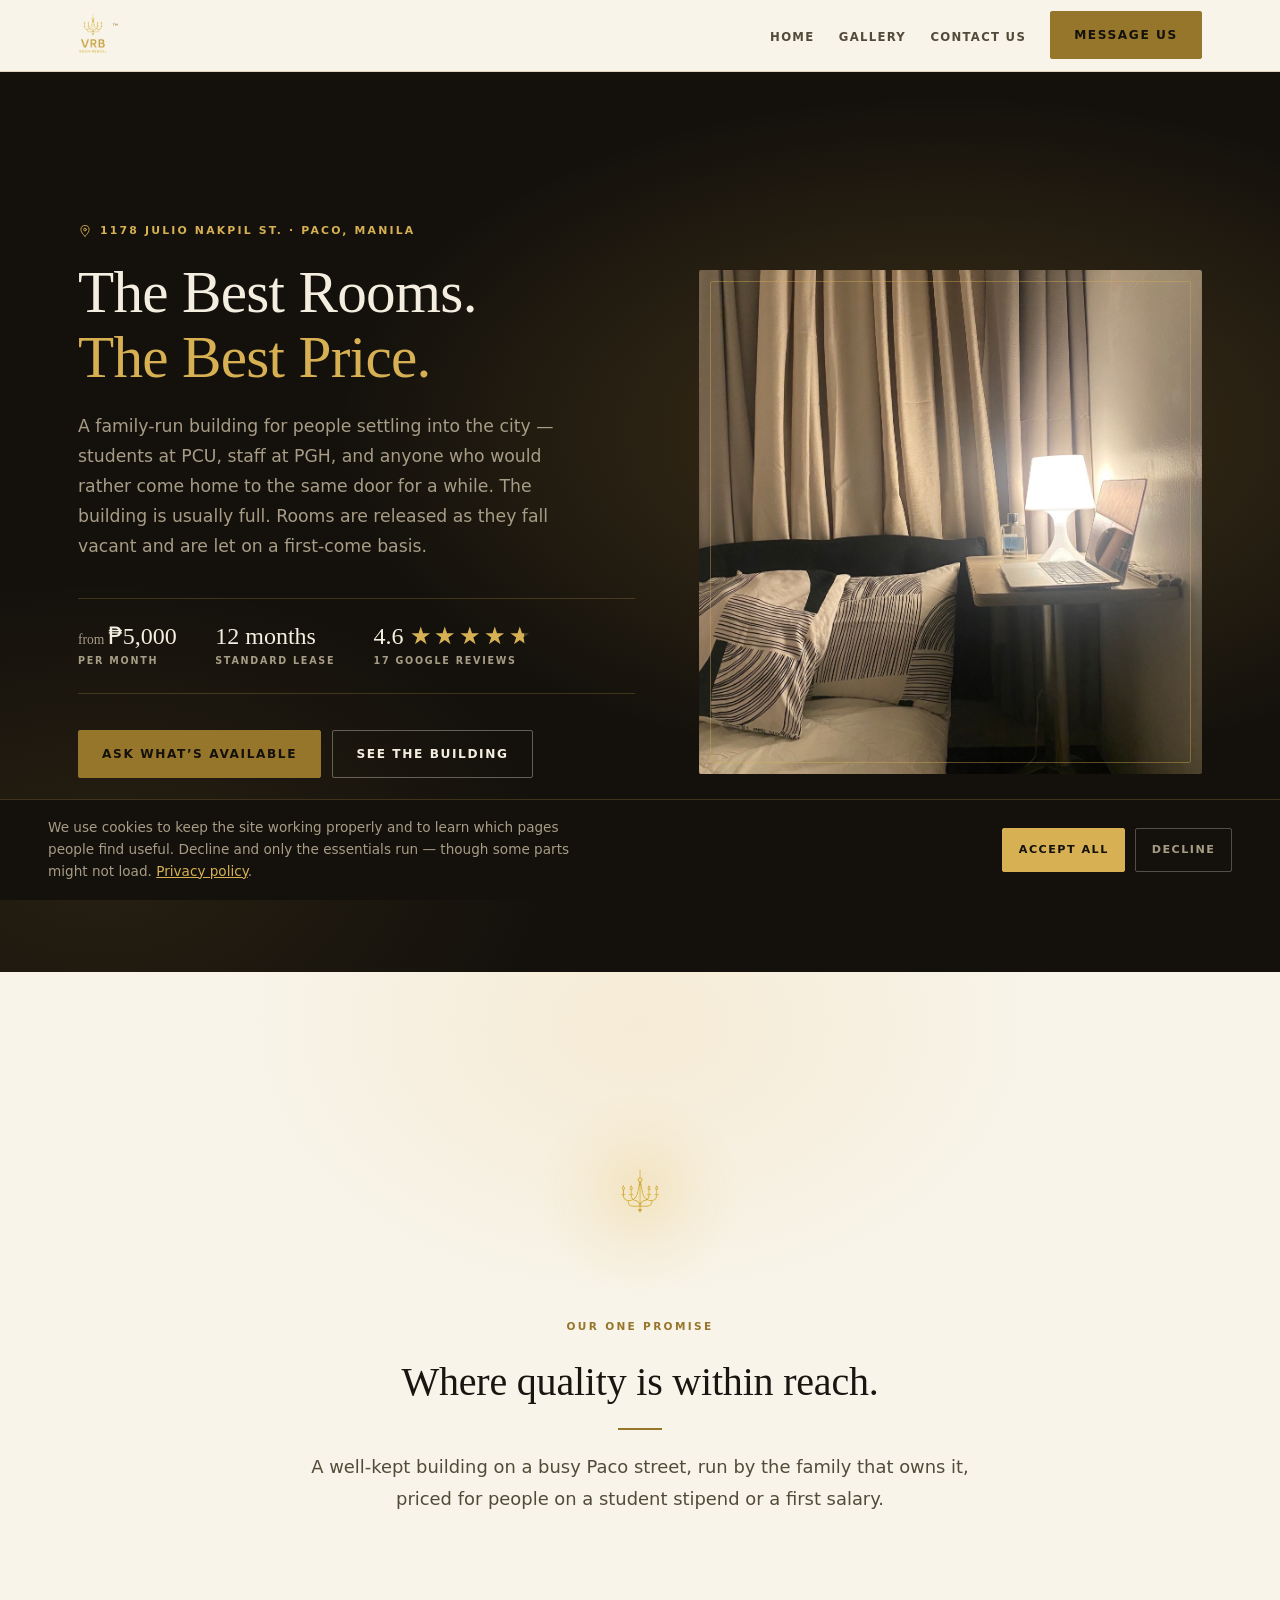
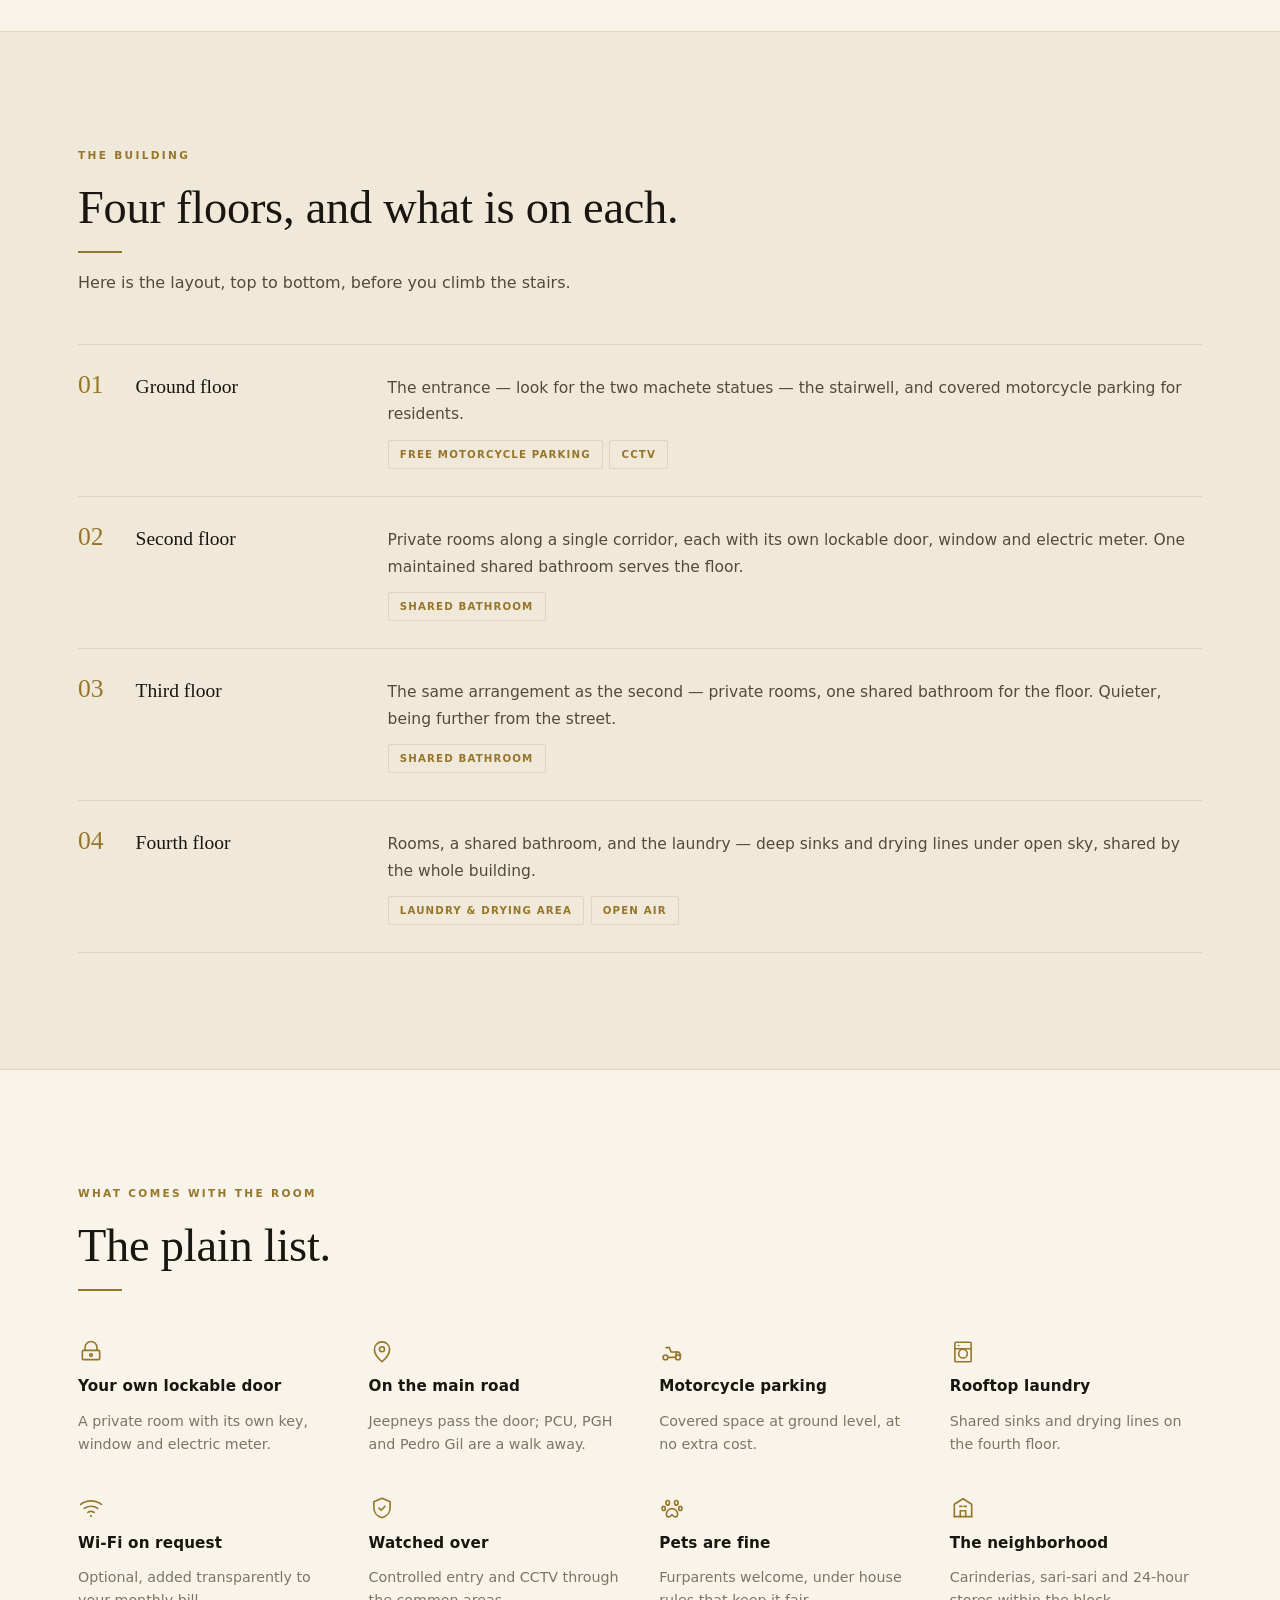
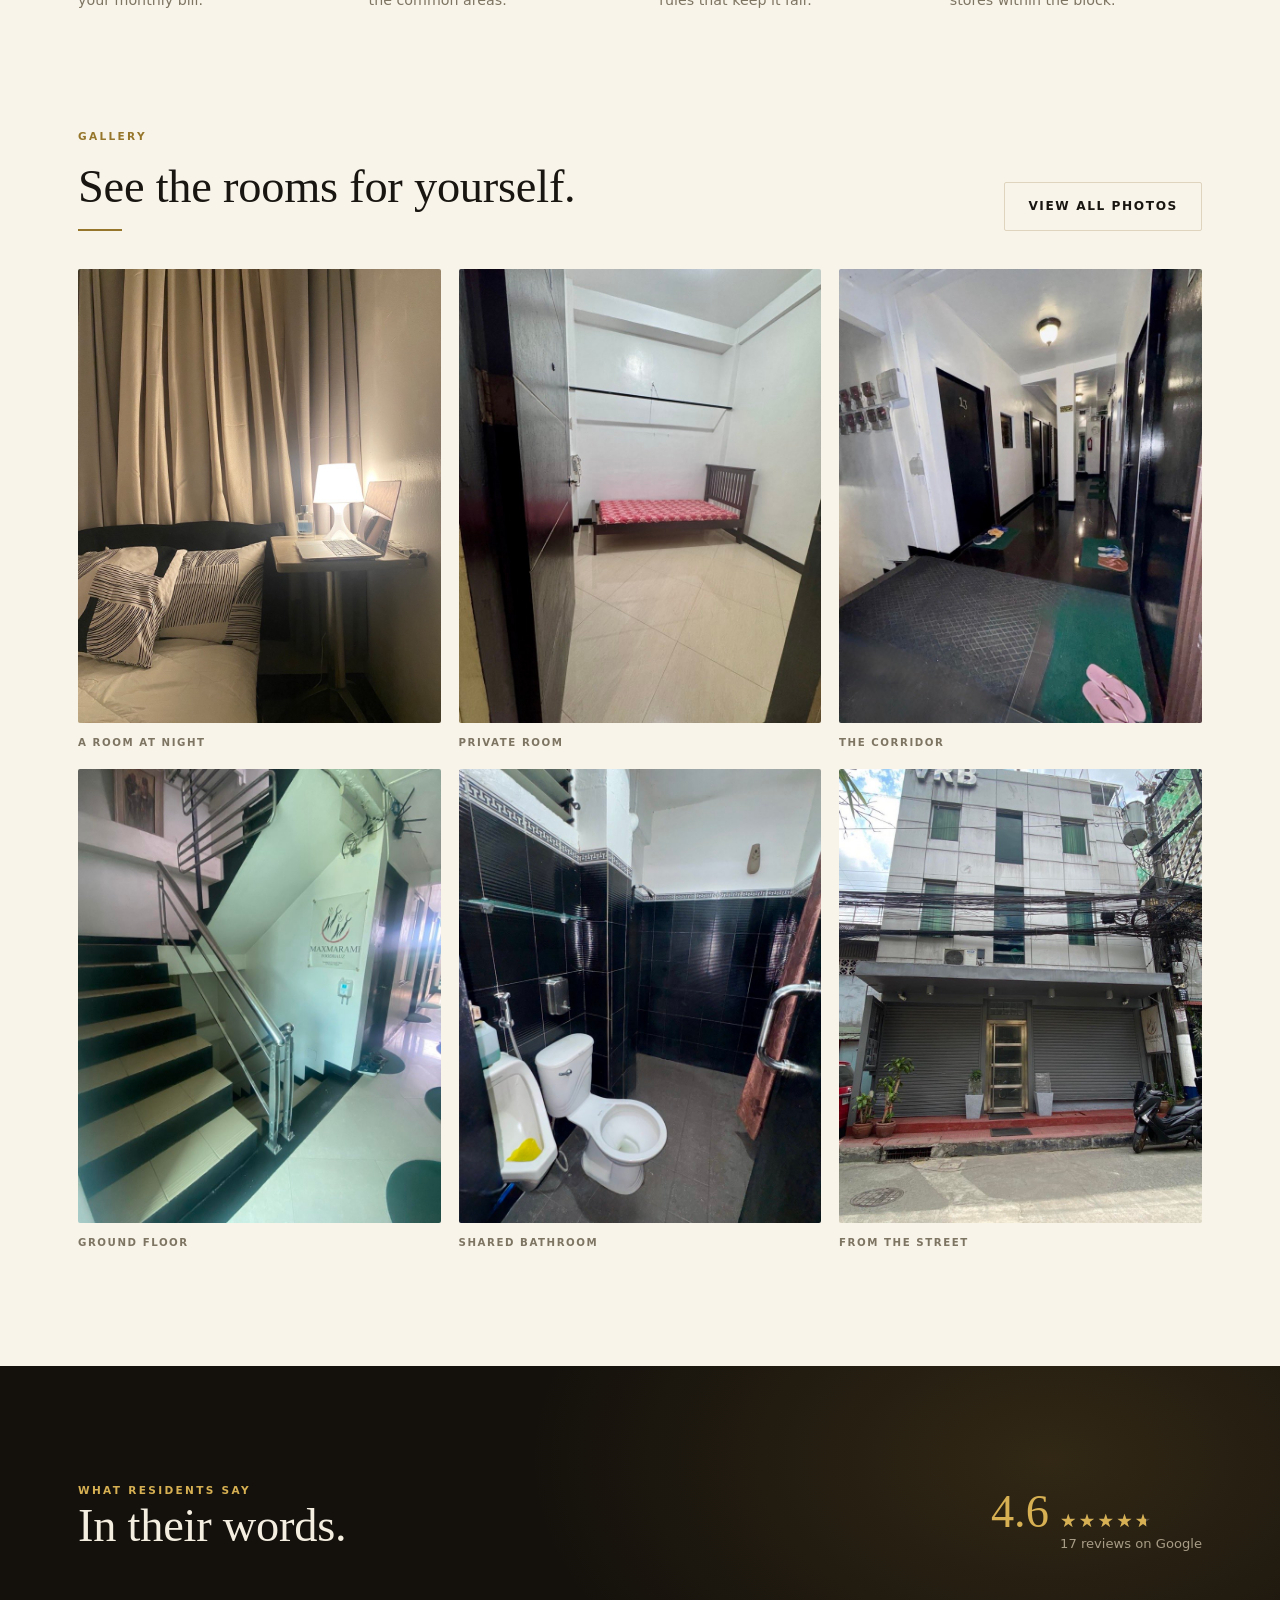
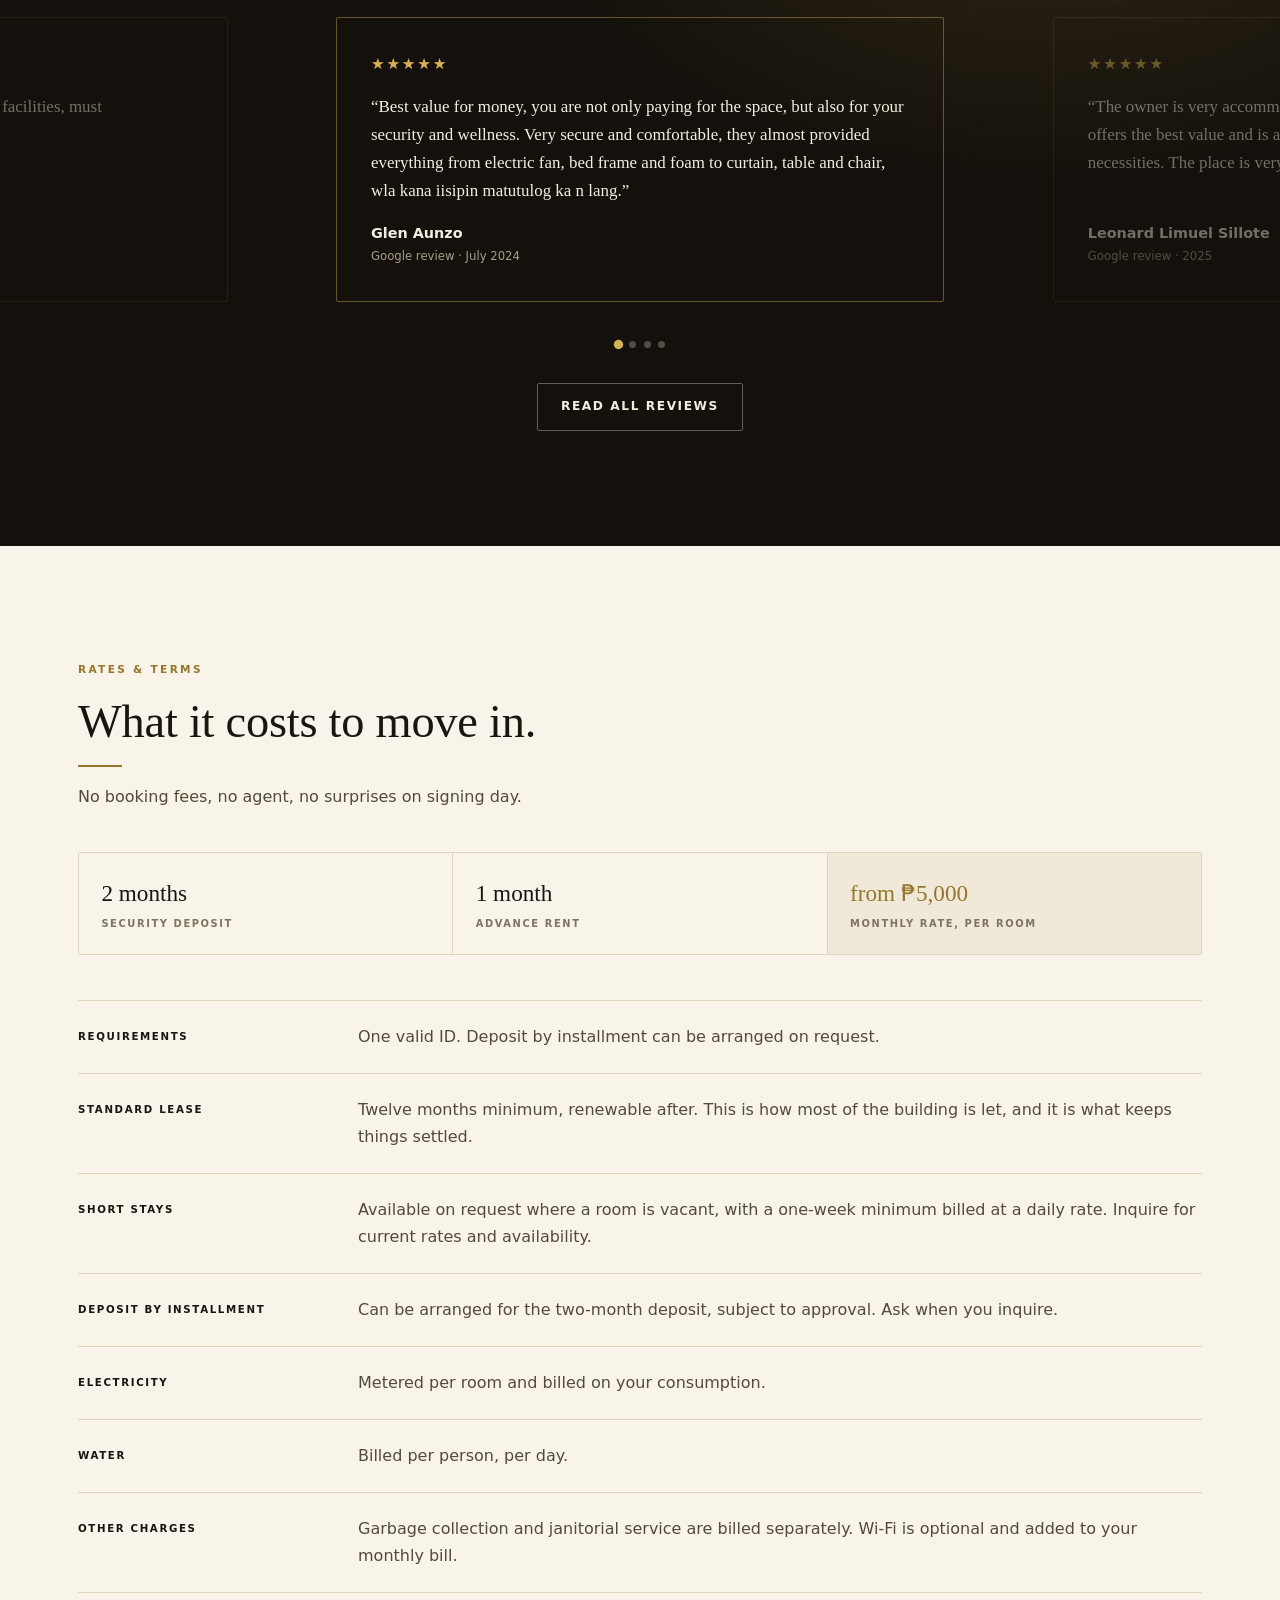
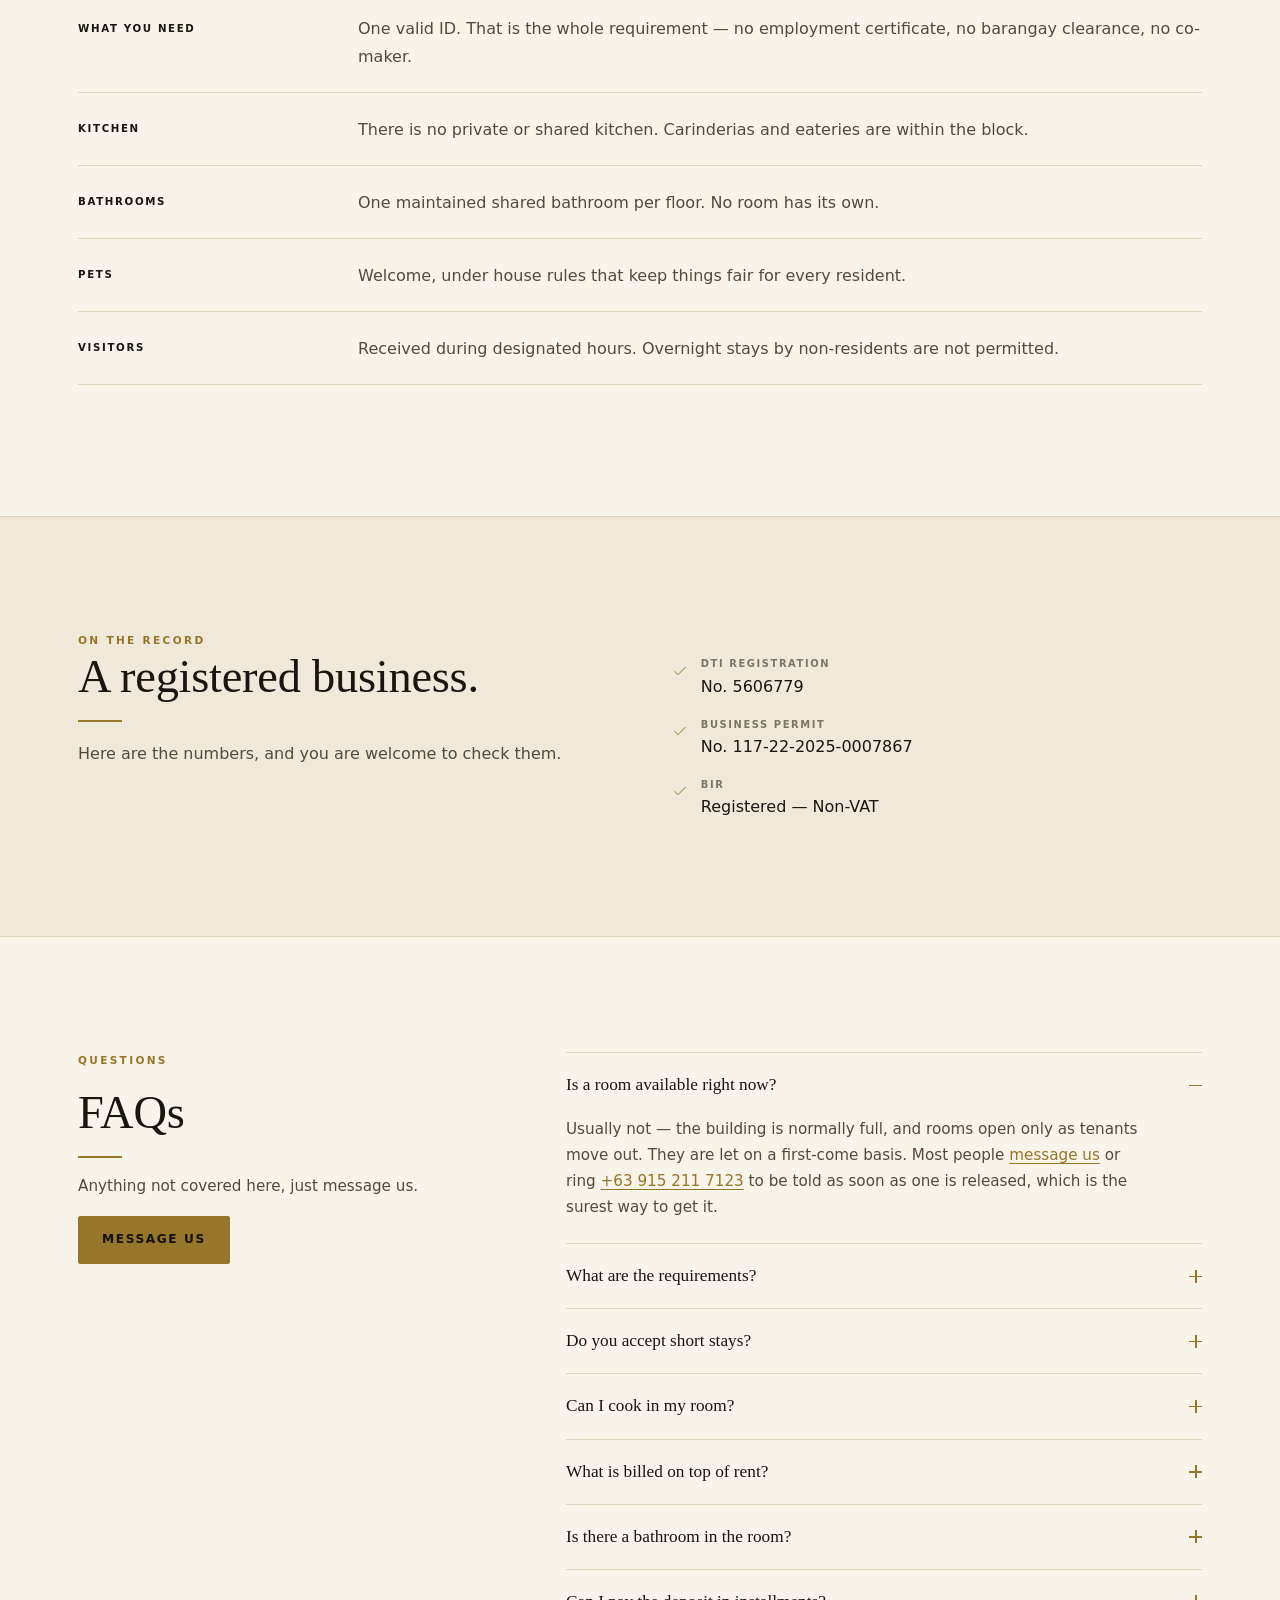
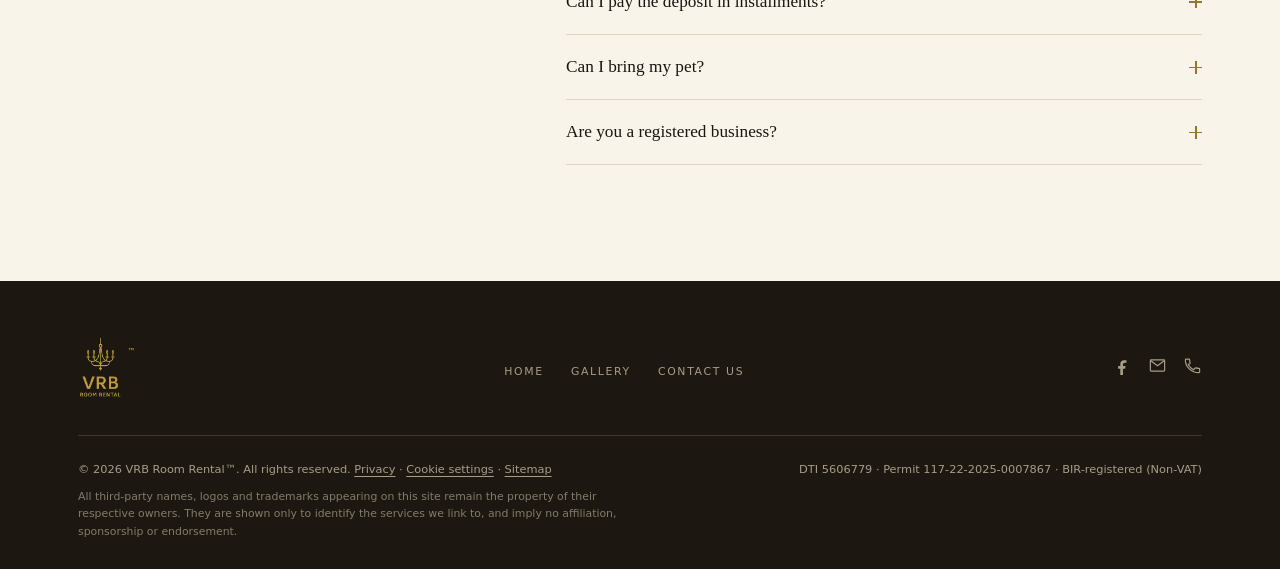
==== commit 5cbba3e1: "Remove the duplicate Cookie settings control A standalone span survived alongside the inline one on " ====
--- a/index.html
+++ b/index.html
@@ -77,7 +77,7 @@
 }
 </script>
 <link rel="canonical" href="https://vrbroomrental.com/">
-<link rel="stylesheet" href="styles.css?v=a9270595">
+<link rel="stylesheet" href="styles.css?v=7f55995b">
 </head>
 <body>
 <a class="skip" href="#main">Skip to content</a>
@@ -459,7 +459,6 @@
     </div>
     <div class="ft__bot">
       <span>&copy; <span id="yr">2026</span> VRB Room Rental&trade;. All rights reserved. <a href="/privacy">Privacy</a> &middot; <button type="button" class="linkbtn" data-cookie="open">Cookie settings</button> &middot; <a href="/sitemap">Sitemap</a></span>
-      <span><button type="button" class="linkbtn" data-cookie="open">Cookie settings</button></span>
       <span class="num">DTI 5606779 &middot; Permit 117-22-2025-0007867 &middot; BIR-registered (Non-VAT)</span>
       <span class="ft__legal">All third-party names, logos and trademarks appearing on this site remain the property of their respective owners. They are shown only to identify the services we link to, and imply no affiliation, sponsorship or endorsement.</span>
     </div>
--- a/styles.css
+++ b/styles.css
@@ -685,15 +685,41 @@
   opacity:.75;max-width:80ch;}
 
 /* ── long-form legal / prose pages ── */
-.prose{max-width:68ch;}
-.prose h2{font-size:clamp(1.2rem,2.2vw,1.45rem);margin:2.2rem 0 .7rem;
-  padding-top:1.4rem;border-top:1px solid var(--line);}
-.prose h2:first-of-type{margin-top:.5rem;padding-top:0;border-top:0;}
-.prose p{color:var(--ink-2);margin-bottom:.9rem;}
-.prose ul{margin:0 0 1.2rem;padding-left:1.1rem;display:grid;gap:.55rem;}
-.prose li{color:var(--ink-2);line-height:1.65;}
+/* ~70 characters of body text — the comfortable reading measure. Set in rem
+   rather than ch: the ch unit keys off the '0' glyph, which in this face is
+   ~12px against a ~7.5px average, so a ch-based width overshoots badly. */
+.prose{max-width:39rem;}
+
+/* Each part reads as its own block: a bold sans heading against the serif body,
+   with the rule and the space above it doing the separating. */
+.prose h2{
+  font-family:var(--sans);font-weight:700;
+  font-size:clamp(.98rem,1.5vw,1.08rem);letter-spacing:.01em;line-height:1.35;
+  color:var(--ink);
+  margin:3rem 0 1rem;padding-top:1.6rem;border-top:1px solid var(--line);
+}
+.prose h2:first-of-type{margin-top:1.2rem;padding-top:0;border-top:0;}
+/* sub-headings sit inside a section: no rule, less air, still clearly a step down */
+.prose h3{font-family:var(--sans);font-weight:650;
+  font-size:.9rem;letter-spacing:.06em;text-transform:uppercase;
+  color:var(--gold-strong,var(--gold));margin:1.9rem 0 .6rem;}
+.prose h2 + p,.prose h3 + p{margin-top:0;}
+.prose h3 + ul{margin-top:.2rem;}
+.prose p{color:var(--ink-2);line-height:1.75;margin:0 0 1.15rem;}
+.prose p:last-child{margin-bottom:0;}
+.prose ul{margin:0 0 1.35rem;padding-left:1.15rem;display:grid;gap:.8rem;}
+.prose li{color:var(--ink-2);line-height:1.7;padding-left:.15rem;}
+.prose li::marker{color:var(--gold);}
 .prose strong{color:var(--ink);font-weight:650;}
 .prose a{color:var(--gold);text-underline-offset:3px;}
-.prose code{font-family:ui-monospace,SFMono-Regular,Menlo,monospace;font-size:.85em;
-  background:var(--paper-2);border:1px solid var(--line);border-radius:2px;padding:.1em .35em;}
-.prose__meta{font-size:.78rem;letter-spacing:.04em;color:var(--mute);}
+.prose code{font-family:ui-monospace,SFMono-Regular,Menlo,monospace;font-size:.84em;
+  background:var(--paper-2);border:1px solid var(--line);border-radius:2px;padding:.12em .38em;}
+.prose__meta{font-size:.75rem;letter-spacing:.14em;text-transform:uppercase;
+  font-weight:650;color:var(--mute);}
+.prose__meta:last-child{margin-top:2.6rem;padding-top:1.4rem;
+  border-top:1px solid var(--line);text-transform:none;letter-spacing:.02em;
+  font-weight:400;font-size:.85rem;}
+@media (max-width:640px){
+  .prose h2{margin:2.2rem 0 .85rem;padding-top:1.3rem;}
+  .prose p,.prose li{line-height:1.7;}
+}
